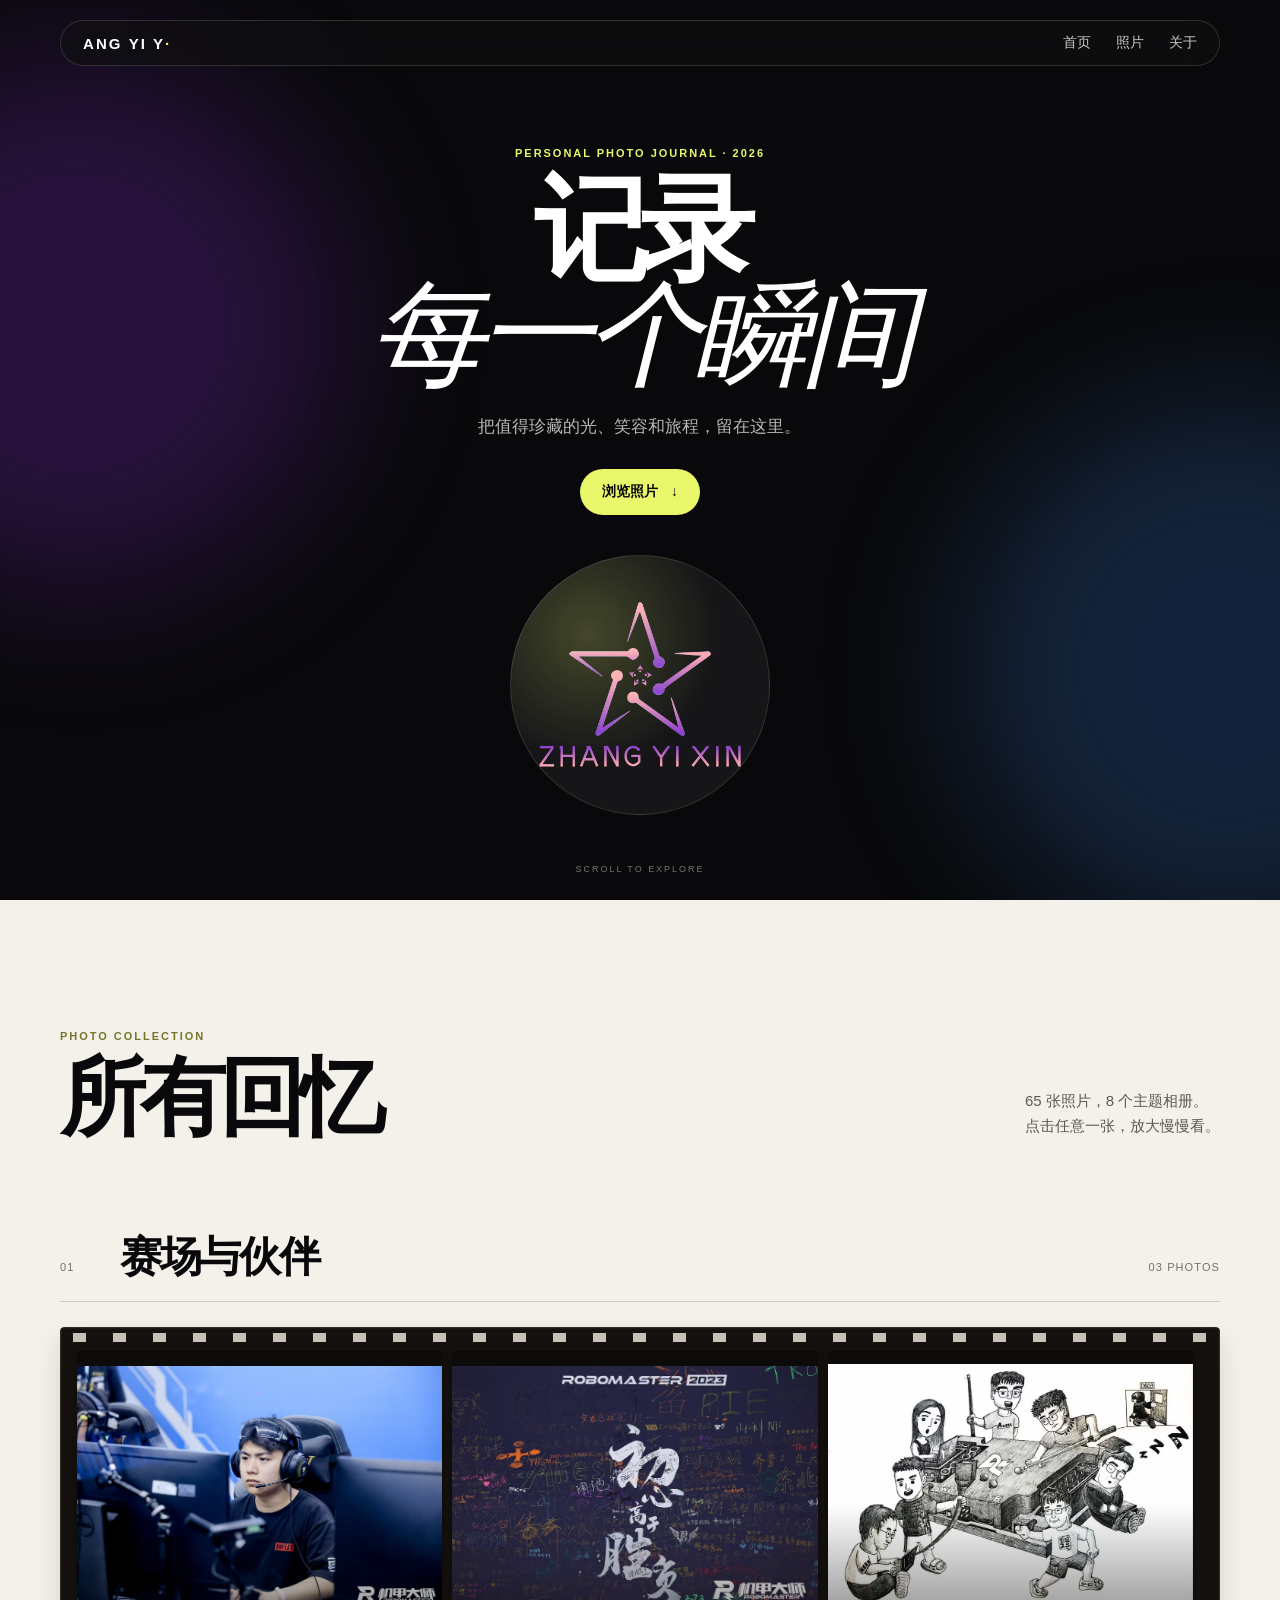
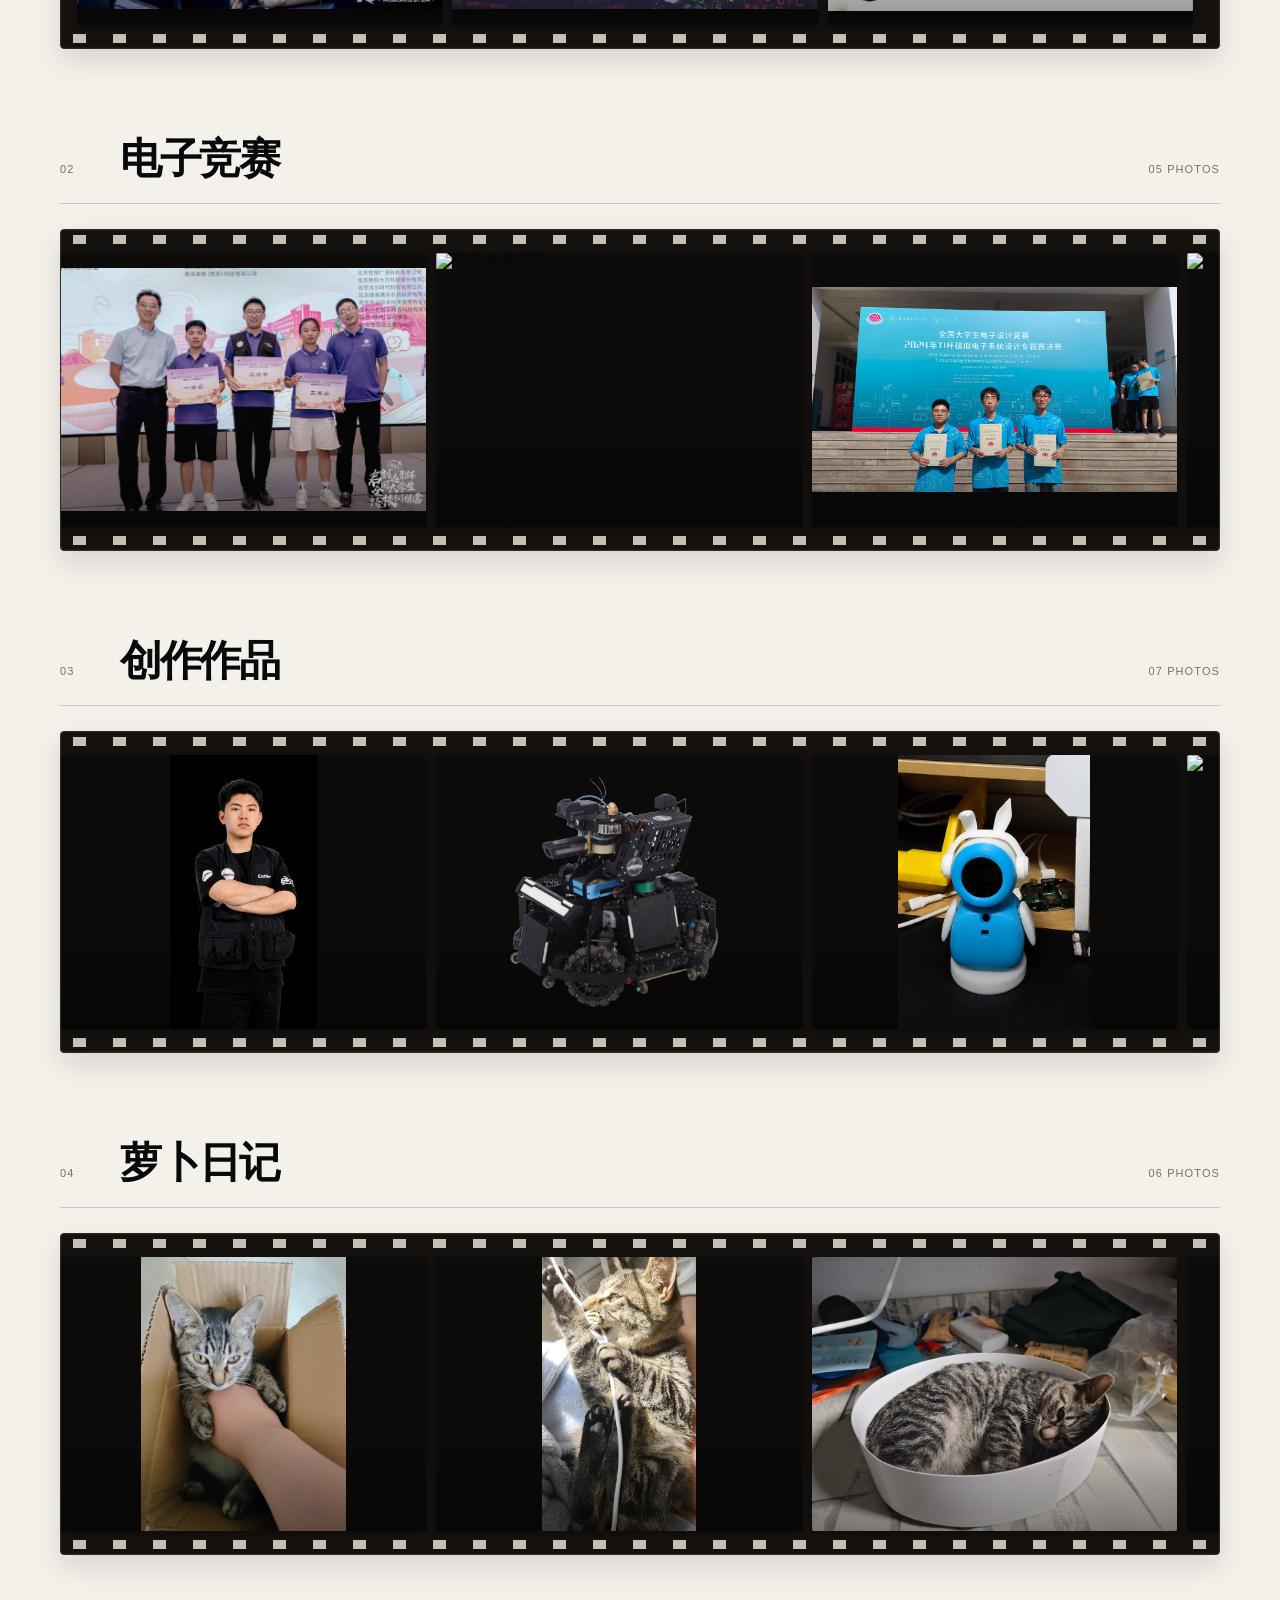
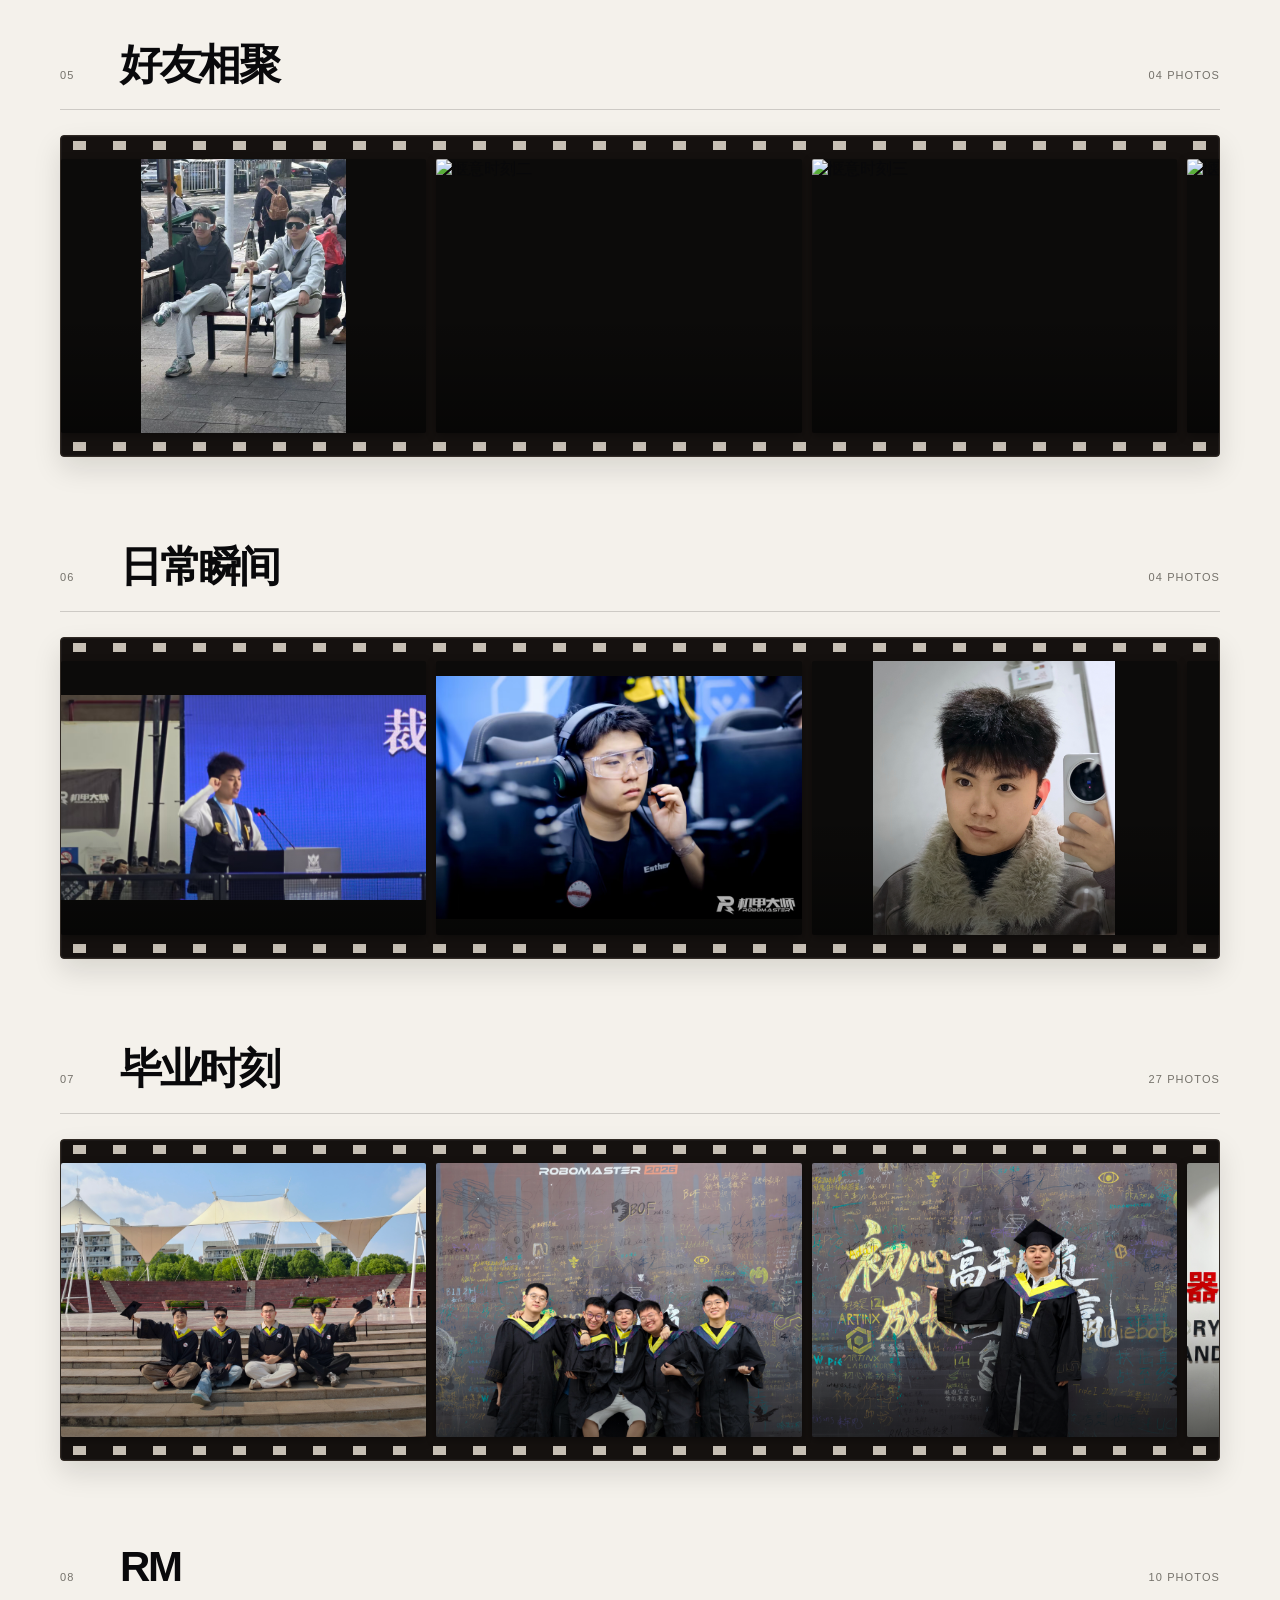
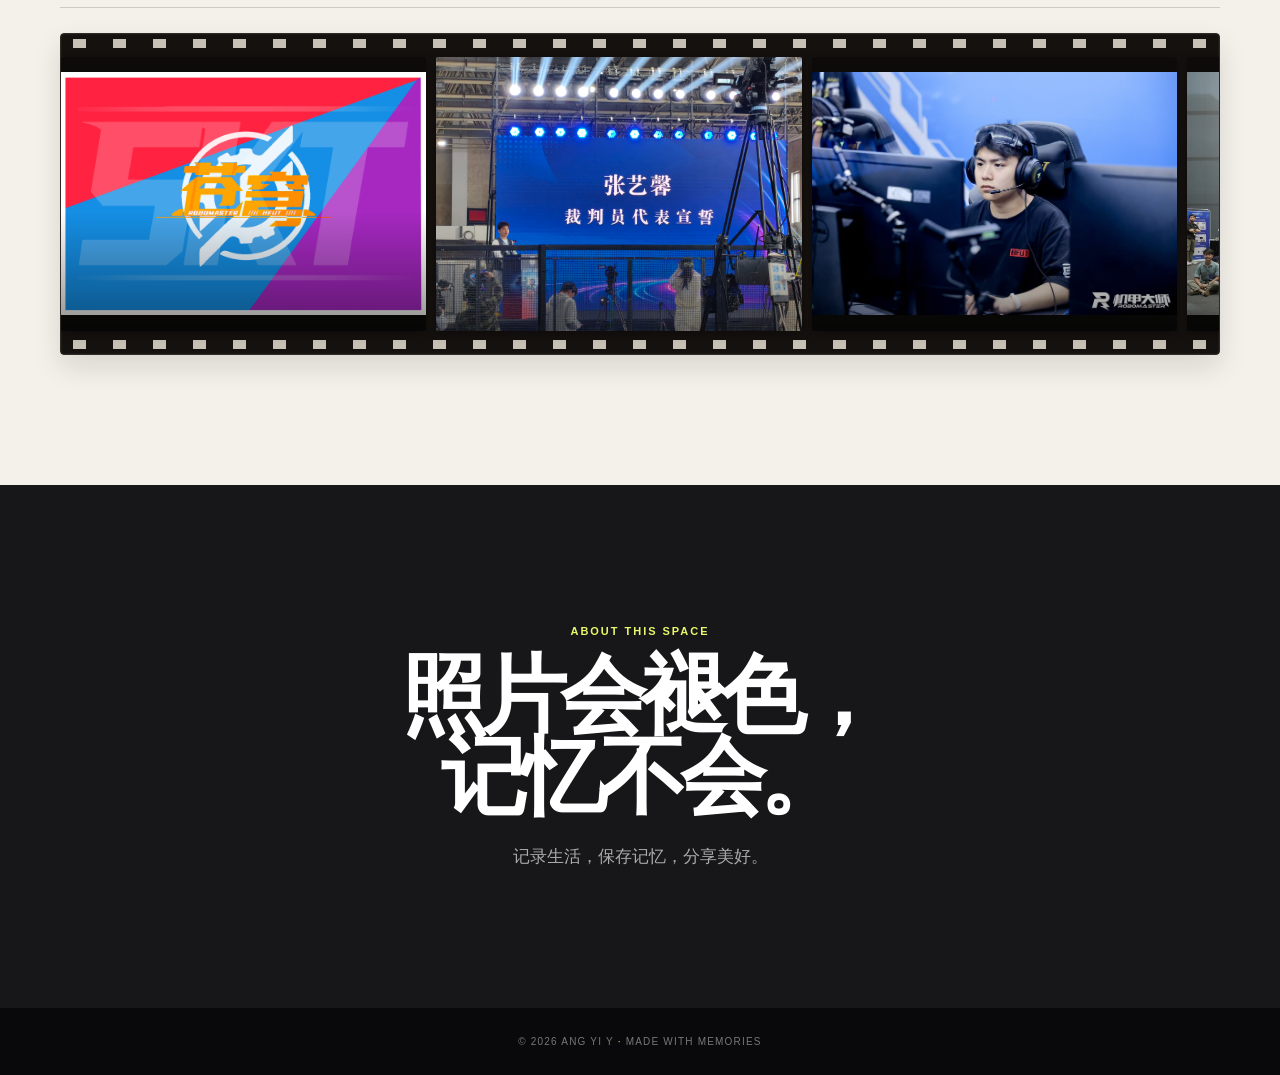
==== index.html @ 2920cab2 "Add files via upload" ====
<!DOCTYPE html>
<html lang="zh-CN">
<head>
  <meta charset="UTF-8">
  <meta name="viewport" content="width=device-width, initial-scale=1.0">
  <meta name="theme-color" content="#09090b">
  <title>ZYX｜光影回忆</title>
  <link rel="icon" type="image/jpeg" href="web_images/logo.jpg">
  <link rel="stylesheet" href="gallery.css">
</head>
<body>
  <header class="site-header">
    <nav aria-label="主导航">
      <a class="logo" href="#home" aria-label="返回首页">ANG YI Y<span>·</span></a>
      <div class="menu"><a href="#home">首页</a><a href="#gallery">照片</a><a href="#about">关于</a></div>
    </nav>
  </header>
  <main>
    <section class="hero" id="home">
      <div class="hero-glow glow-one"></div><div class="hero-glow glow-two"></div>
      <div class="title">
        <p class="eyebrow">PERSONAL PHOTO JOURNAL · 2026</p>
        <h1>记录<br><em>每一个瞬间</em></h1>
        <p class="hero-copy">把值得珍藏的光、笑容和旅程，留在这里。</p>
        <button class="primary-button" type="button" data-scroll-to="gallery">浏览照片 <span aria-hidden="true">↓</span></button>
      </div>
      <div class="logo-frame"><img class="brand-logo" src="web_images/logo.jpg" alt="ANG YI Y 品牌标志"></div>
      <p class="scroll-hint">SCROLL TO EXPLORE</p>
    </section>
    <section class="gallery-section" id="gallery">
      <div class="section-heading"><div><p class="eyebrow">PHOTO COLLECTION</p><h2>所有回忆</h2></div><p class="gallery-intro">65 张照片，8 个主题相册。<br>点击任意一张，放大慢慢看。</p></div>
      <section class="album" aria-labelledby="album-work">
        <div class="album-heading"><p>01</p><h3 id="album-work">比赛与作品</h3><span>13 PHOTOS</span></div>
        <div class="photos photos-featured">
          <figure class="photo-card"><img src="web_images/比赛1.jpg" alt="比赛现场" loading="lazy"><figcaption>比赛现场</figcaption></figure>
          <figure class="photo-card"><img src="web_images/步兵2.png" alt="步兵作品" loading="lazy"><figcaption>步兵作品</figcaption></figure>
          <figure class="photo-card"><img src="web_images/电赛 (1).jpeg" alt="电子竞赛记录一" loading="lazy"><figcaption>电子竞赛</figcaption></figure>
          <figure class="photo-card"><img src="web_images/电赛 (1).jpg" alt="电子竞赛记录二" loading="lazy"><figcaption>电子竞赛</figcaption></figure>
          <figure class="photo-card"><img src="web_images/电赛 (2).jpeg" alt="电子竞赛记录三" loading="lazy"><figcaption>电子竞赛</figcaption></figure>
          <figure class="photo-card"><img src="web_images/队旗.jpg" alt="队旗" loading="lazy"><figcaption>队旗</figcaption></figure>
          <figure class="photo-card"><img src="web_images/无人机.jpg" alt="无人机" loading="lazy"><figcaption>无人机</figcaption></figure>
          <figure class="photo-card"><img src="web_images/张艺馨.png" alt="张艺馨作品" loading="lazy"><figcaption>作品记录</figcaption></figure>
          <figure class="photo-card"><img src="web_images/作品 (1).jpg" alt="作品一" loading="lazy"><figcaption>作品 01</figcaption></figure>
          <figure class="photo-card"><img src="web_images/作品 (2).jpg" alt="作品二" loading="lazy"><figcaption>作品 02</figcaption></figure>
          <figure class="photo-card"><img src="web_images/作品 (3).jpg" alt="作品三" loading="lazy"><figcaption>作品 03</figcaption></figure>
          <figure class="photo-card"><img src="web_images/作品（4）.png" alt="作品四" loading="lazy"><figcaption>作品 04</figcaption></figure>
          <figure class="photo-card"><img src="web_images/Image_1773993676754_74.jpg" alt="创作记录" loading="lazy"><figcaption>创作记录</figcaption></figure>
        </div>
      </section>
      <section class="album" aria-labelledby="album-life">
        <div class="album-heading"><p>02</p><h3 id="album-life">日常记录</h3><span>17 PHOTOS</span></div>
        <div class="photos">
          <figure class="photo-card"><img src="web_images/封面1.jpg" alt="日常封面" loading="lazy"><figcaption>日常封面</figcaption></figure>
          <figure class="photo-card"><img src="web_images/六人组.jpg" alt="六人合照" loading="lazy"><figcaption>六人组</figcaption></figure>
          <figure class="photo-card"><img src="web_images/萝卜 (1).jpg" alt="萝卜记录一" loading="lazy"><figcaption>萝卜</figcaption></figure>
          <figure class="photo-card"><img src="web_images/萝卜 (2).jpg" alt="萝卜记录二" loading="lazy"><figcaption>萝卜</figcaption></figure>
          <figure class="photo-card"><img src="web_images/萝卜 (3).jpg" alt="萝卜记录三" loading="lazy"><figcaption>萝卜</figcaption></figure>
          <figure class="photo-card"><img src="web_images/萝卜 (4).jpg" alt="萝卜记录四" loading="lazy"><figcaption>萝卜</figcaption></figure>
          <figure class="photo-card"><img src="web_images/萝卜 (5).jpg" alt="萝卜记录五" loading="lazy"><figcaption>萝卜</figcaption></figure>
          <figure class="photo-card"><img src="web_images/萝卜 (6).jpg" alt="萝卜记录六" loading="lazy"><figcaption>萝卜</figcaption></figure>
          <figure class="photo-card"><img src="web_images/惬意 (1).jpg" alt="惬意时刻一" loading="lazy"><figcaption>惬意</figcaption></figure>
          <figure class="photo-card"><img src="web_images/惬意 (2).jpg" alt="惬意时刻二" loading="lazy"><figcaption>惬意</figcaption></figure>
          <figure class="photo-card"><img src="web_images/惬意 (3).jpg" alt="惬意时刻三" loading="lazy"><figcaption>惬意</figcaption></figure>
          <figure class="photo-card"><img src="web_images/惬意 (4).jpg" alt="惬意时刻四" loading="lazy"><figcaption>惬意</figcaption></figure>
          <figure class="photo-card"><img src="web_images/帅的 (1).jpg" alt="生活照片一" loading="lazy"><figcaption>日常瞬间</figcaption></figure>
          <figure class="photo-card"><img src="web_images/帅的 (2).jpg" alt="生活照片二" loading="lazy"><figcaption>日常瞬间</figcaption></figure>
          <figure class="photo-card"><img src="web_images/帅的 (3).jpg" alt="生活照片三" loading="lazy"><figcaption>日常瞬间</figcaption></figure>
          <figure class="photo-card"><img src="web_images/帅的 (4).jpg" alt="生活照片四" loading="lazy"><figcaption>日常瞬间</figcaption></figure>
          <figure class="photo-card"><img src="web_images/RM-zyx.jpg" alt="RM 合照" loading="lazy"><figcaption>RM · ZYX</figcaption></figure>
        </div>
      </section>
      <section class="album" aria-labelledby="album-rm">
        <div class="album-heading"><p>03</p><h3 id="album-rm">RM</h3><span>7 PHOTOS</span></div>
        <div class="photos">
          <figure class="photo-card"><img src="web_images/RM (1).jpg" alt="RM 记录一" loading="lazy"><figcaption>RM · 01</figcaption></figure>
          <figure class="photo-card"><img src="web_images/RM (2).jpg" alt="RM 记录二" loading="lazy"><figcaption>RM · 02</figcaption></figure>
          <figure class="photo-card"><img src="web_images/RM (3).jpg" alt="RM 记录三" loading="lazy"><figcaption>RM · 03</figcaption></figure>
          <figure class="photo-card"><img src="web_images/RM (4).jpg" alt="RM 记录四" loading="lazy"><figcaption>RM · 04</figcaption></figure>
          <figure class="photo-card"><img src="web_images/RM (5).jpg" alt="RM 记录五" loading="lazy"><figcaption>RM · 05</figcaption></figure>
          <figure class="photo-card"><img src="web_images/RM (6).jpg" alt="RM 记录六" loading="lazy"><figcaption>RM · 06</figcaption></figure>
          <figure class="photo-card"><img src="web_images/RM (7).jpg" alt="RM 记录七" loading="lazy"><figcaption>RM · 07</figcaption></figure>
        </div>
      </section>
      <section class="album" aria-labelledby="album-graduation">
        <div class="album-heading"><p>08</p><h3 id="album-graduation">毕业时刻</h3><span>27 PHOTOS</span></div>
        <div class="photos">
          <figure class="photo-card"><img src="web_images/毕业 (1).jpg" alt="毕业照片 01" loading="lazy"><figcaption>毕业 · 01</figcaption></figure>
          <figure class="photo-card"><img src="web_images/毕业 (2).jpg" alt="毕业照片 02" loading="lazy"><figcaption>毕业 · 02</figcaption></figure>
          <figure class="photo-card"><img src="web_images/毕业 (3).jpg" alt="毕业照片 03" loading="lazy"><figcaption>毕业 · 03</figcaption></figure>
          <figure class="photo-card"><img src="web_images/毕业 (4).jpg" alt="毕业照片 04" loading="lazy"><figcaption>毕业 · 04</figcaption></figure>
          <figure class="photo-card"><img src="web_images/毕业 (5).jpg" alt="毕业照片 05" loading="lazy"><figcaption>毕业 · 05</figcaption></figure>
          <figure class="photo-card"><img src="web_images/毕业 (6).jpg" alt="毕业照片 06" loading="lazy"><figcaption>毕业 · 06</figcaption></figure>
          <figure class="photo-card"><img src="web_images/毕业 (7).jpg" alt="毕业照片 07" loading="lazy"><figcaption>毕业 · 07</figcaption></figure>
          <figure class="photo-card"><img src="web_images/毕业 (8).jpg" alt="毕业照片 08" loading="lazy"><figcaption>毕业 · 08</figcaption></figure>
          <figure class="photo-card"><img src="web_images/毕业 (9).jpg" alt="毕业照片 09" loading="lazy"><figcaption>毕业 · 09</figcaption></figure>
          <figure class="photo-card"><img src="web_images/毕业 (10).jpg" alt="毕业照片 10" loading="lazy"><figcaption>毕业 · 10</figcaption></figure>
          <figure class="photo-card"><img src="web_images/毕业 (11).jpg" alt="毕业照片 11" loading="lazy"><figcaption>毕业 · 11</figcaption></figure>
          <figure class="photo-card"><img src="web_images/毕业 (12).jpg" alt="毕业照片 12" loading="lazy"><figcaption>毕业 · 12</figcaption></figure>
          <figure class="photo-card"><img src="web_images/毕业 (13).jpg" alt="毕业照片 13" loading="lazy"><figcaption>毕业 · 13</figcaption></figure>
          <figure class="photo-card"><img src="web_images/毕业 (14).jpg" alt="毕业照片 14" loading="lazy"><figcaption>毕业 · 14</figcaption></figure>
          <figure class="photo-card"><img src="web_images/毕业 (15).jpg" alt="毕业照片 15" loading="lazy"><figcaption>毕业 · 15</figcaption></figure>
          <figure class="photo-card"><img src="web_images/毕业 (16).jpg" alt="毕业照片 16" loading="lazy"><figcaption>毕业 · 16</figcaption></figure>
          <figure class="photo-card"><img src="web_images/毕业 (17).jpg" alt="毕业照片 17" loading="lazy"><figcaption>毕业 · 17</figcaption></figure>
          <figure class="photo-card"><img src="web_images/毕业 (18).jpg" alt="毕业照片 18" loading="lazy"><figcaption>毕业 · 18</figcaption></figure>
          <figure class="photo-card"><img src="web_images/毕业 (19).jpg" alt="毕业照片 19" loading="lazy"><figcaption>毕业 · 19</figcaption></figure>
          <figure class="photo-card"><img src="web_images/毕业 (20).jpg" alt="毕业照片 20" loading="lazy"><figcaption>毕业 · 20</figcaption></figure>
          <figure class="photo-card"><img src="web_images/毕业 (21).jpg" alt="毕业照片 21" loading="lazy"><figcaption>毕业 · 21</figcaption></figure>
          <figure class="photo-card"><img src="web_images/毕业 (22).jpg" alt="毕业照片 22" loading="lazy"><figcaption>毕业 · 22</figcaption></figure>
          <figure class="photo-card"><img src="web_images/毕业 (23).jpg" alt="毕业照片 23" loading="lazy"><figcaption>毕业 · 23</figcaption></figure>
          <figure class="photo-card"><img src="web_images/毕业 (24).jpg" alt="毕业照片 24" loading="lazy"><figcaption>毕业 · 24</figcaption></figure>
          <figure class="photo-card"><img src="web_images/毕业 (25).jpg" alt="毕业照片 25" loading="lazy"><figcaption>毕业 · 25</figcaption></figure>
          <figure class="photo-card"><img src="web_images/毕业 (26).jpg" alt="毕业照片 26" loading="lazy"><figcaption>毕业 · 26</figcaption></figure>
          <figure class="photo-card"><img src="web_images/毕业 (27).jpg" alt="毕业照片 27" loading="lazy"><figcaption>毕业 · 27</figcaption></figure>
        </div>
      </section>
      <figure class="photo-card"><img src="web_images/帅的.jpg" alt="赛场人物" loading="lazy"><figcaption>赛场 · 专注</figcaption></figure>
    </section>
    <section id="about" class="about-section"><p class="eyebrow">ABOUT THIS SPACE</p><h2>照片会褪色，<br>记忆不会。</h2><p>记录生活，保存记忆，分享美好。</p></section>
  </main>
  <footer>© 2026 ANG YI Y <span>·</span> MADE WITH MEMORIES</footer>
  <div class="lightbox" role="dialog" aria-modal="true" aria-label="图片预览" aria-hidden="true"><button class="lightbox-close" type="button" aria-label="关闭预览">×</button><img src="" alt=""><p class="lightbox-caption"></p></div>
  <script src="script.js"></script>
</body>
</html>
---- gallery.css ----
:root { color-scheme: dark; --ink:#09090b; --paper:#f4f1eb; --accent:#e9f76a; }
* { box-sizing:border-box; margin:0; padding:0; } html { scroll-behavior:smooth; } body { overflow-x:hidden; background:var(--ink); color:#fff; font-family:-apple-system,BlinkMacSystemFont,"PingFang SC","Microsoft YaHei",Arial,sans-serif; } img { display:block; max-width:100%; }
.site-header { position:fixed; inset:20px 0 auto; z-index:10; } nav { width:min(1160px,calc(100% - 32px)); margin:auto; padding:13px 22px; display:flex; align-items:center; justify-content:space-between; border:1px solid rgba(255,255,255,.14); border-radius:999px; background:rgba(16,16,18,.66); backdrop-filter:blur(18px); } .logo,.menu a { color:inherit; text-decoration:none; } .logo { font-size:15px; letter-spacing:.14em; font-weight:700; } .logo span,footer span { color:var(--accent); } .menu { display:flex; gap:25px; } .menu a { color:#c9c8c7; font-size:14px; transition:color .2s; } .menu a:hover { color:var(--accent); }
.hero { min-height:100vh; position:relative; isolation:isolate; display:grid; place-content:center; justify-items:center; padding:130px 24px 68px; text-align:center; overflow:hidden; } .hero-glow { position:absolute; z-index:-1; width:42vw; height:42vw; border-radius:50%; filter:blur(75px); opacity:.24; pointer-events:none; } .glow-one { background:#8a32d9; top:6%; left:-15%; } .glow-two { background:#3a7bd5; right:-17%; bottom:-4%; } .eyebrow { color:var(--accent); font-size:11px; letter-spacing:.18em; font-weight:700; } .title h1 { margin-top:18px; font-size:clamp(54px,9vw,122px); line-height:.91; letter-spacing:-.075em; } .title h1 em { font-family:Georgia,"Songti SC",serif; font-weight:400; letter-spacing:-.06em; } .hero-copy { max-width:360px; margin:25px auto 27px; color:#b9b7b4; font-size:17px; line-height:1.7; } .primary-button { border:0; border-radius:999px; padding:14px 22px; color:var(--ink); background:var(--accent); font:inherit; font-size:14px; font-weight:700; cursor:pointer; transition:transform .25s,background .25s; } .primary-button:hover { transform:translateY(-3px); background:#fff; } .primary-button span { margin-left:9px; } .logo-frame { width:min(260px,52vw); aspect-ratio:1; display:grid; place-items:center; margin-top:40px; border-radius:50%; background:radial-gradient(circle at 30% 30%,rgba(233,247,106,.22),transparent 50%),rgba(255,255,255,.055); border:1px solid rgba(255,255,255,.12); animation:drift 7s ease-in-out infinite; } .brand-logo { width:78%; height:78%; object-fit:contain; mix-blend-mode:screen; border-radius:16px; } .scroll-hint { position:absolute; bottom:26px; color:#757575; font-size:9px; letter-spacing:.22em; } @keyframes drift { 50% { transform:translateY(-12px) rotate(2deg); } }
.gallery-section { padding:130px max(24px,calc((100% - 1160px) / 2)); background:var(--paper); color:var(--ink); } .section-heading { display:flex; align-items:end; justify-content:space-between; gap:24px; margin-bottom:90px; } .section-heading .eyebrow { color:#74762a; } .section-heading h2,.about-section h2 { margin-top:15px; font-size:clamp(48px,7vw,86px); letter-spacing:-.075em; line-height:.95; } .gallery-intro { color:#5a5854; line-height:1.65; font-size:15px; } .album { margin-top:82px; } .album:first-of-type { margin-top:0; } .album-heading { display:grid; grid-template-columns:48px 1fr auto; align-items:baseline; gap:12px; padding-bottom:16px; margin-bottom:25px; border-bottom:1px solid rgba(0,0,0,.16); } .album-heading p,.album-heading span { color:#74716a; font-size:11px; letter-spacing:.1em; } .album-heading h3 { font-size:clamp(28px,4vw,42px); letter-spacing:-.055em; }
.photos { display:grid; grid-template-columns:repeat(3,minmax(0,1fr)); gap:15px; } .photo-card { position:relative; min-height:260px; overflow:hidden; border-radius:15px; background:#d7d2ca; cursor:zoom-in; } .photo-card img { width:100%; height:100%; min-height:260px; object-fit:cover; transition:transform .55s cubic-bezier(.2,.7,.2,1); } .photo-card::after { content:""; position:absolute; inset:0; background:linear-gradient(transparent 56%,rgba(0,0,0,.58)); opacity:.75; transition:opacity .3s; } .photo-card figcaption { position:absolute; z-index:1; left:17px; bottom:14px; color:#fff; font-size:13px; letter-spacing:.04em; transform:translateY(7px); opacity:0; transition:.3s; } .photo-card:hover img { transform:scale(1.055); } .photo-card:hover::after { opacity:1; } .photo-card:hover figcaption { transform:translateY(0); opacity:1; } .photos-featured .photo-card:nth-child(1),.photos-featured .photo-card:nth-child(5) { grid-column:span 2; min-height:380px; }
.about-section { padding:140px 24px; text-align:center; background:#171719; } .about-section .eyebrow { color:var(--accent); } .about-section h2 { margin:18px 0 27px; } .about-section > p:last-child { color:#aaa; font-size:17px; } footer { padding:28px 24px; color:#777; text-align:center; font-size:10px; letter-spacing:.12em; }
.lightbox { position:fixed; z-index:30; inset:0; display:grid; place-items:center; padding:28px; background:rgba(0,0,0,.9); opacity:0; pointer-events:none; transition:opacity .25s; } .lightbox.is-open { opacity:1; pointer-events:auto; } .lightbox img { max-width:min(100%,1050px); max-height:78vh; object-fit:contain; border-radius:8px; box-shadow:0 24px 80px #000; } .lightbox-caption { position:absolute; bottom:22px; color:#ddd; font-size:14px; } .lightbox-close { position:absolute; top:20px; right:24px; width:42px; height:42px; border:1px solid rgba(255,255,255,.4); border-radius:50%; background:transparent; color:#fff; font-size:30px; line-height:1; cursor:pointer; }
@media (max-width:700px) { .site-header { inset:12px 0 auto; } .menu { gap:15px; } .menu a { font-size:12px; } .hero { min-height:840px; } .gallery-section { padding-top:85px; } .section-heading { display:block; margin-bottom:60px; } .gallery-intro { margin-top:22px; } .album { margin-top:58px; } .album-heading { grid-template-columns:36px 1fr; } .album-heading span { display:none; } .photos { grid-template-columns:1fr; gap:12px; } .photo-card,.photo-card img,.photos-featured .photo-card:nth-child(1),.photos-featured .photo-card:nth-child(5) { min-height:320px; grid-column:auto; } .photo-card figcaption { opacity:1; transform:none; } .about-section { padding:110px 24px; } }

/* Each album is a three-photo horizontal strip; all images stay whole. */
.album-carousel { position:relative; }
.photos { display:flex; align-items:flex-start; gap:15px; overflow-x:auto; overscroll-behavior-x:contain; padding:0; cursor:grab; scroll-snap-type:x mandatory; scrollbar-width:none; -ms-overflow-style:none; touch-action:pan-y; user-select:none; }
.photos::-webkit-scrollbar { display:none; }
.photos.is-dragging { cursor:grabbing; scroll-snap-type:none; }
.film-strip { gap:10px; padding:23px 16px; border:1px solid #312a24; border-radius:4px; background-color:#15110f; background-image:repeating-linear-gradient(90deg,transparent 0 12px,#c7c0b5 12px 25px,transparent 25px 40px),repeating-linear-gradient(90deg,transparent 0 12px,#c7c0b5 12px 25px,transparent 25px 40px),linear-gradient(#15110f,#15110f); background-position:0 5px,0 calc(100% - 5px),0 0; background-size:auto 9px,auto 9px,100% 100%; background-repeat:repeat-x,repeat-x,no-repeat; box-shadow:inset 0 0 0 1px rgba(255,255,255,.03),0 12px 28px rgba(20,16,12,.12); }
.film-strip .photo-card { border-radius:2px; background:#0c0b0a; box-shadow:0 3px 10px rgba(0,0,0,.35); }
.photo-card { flex:0 0 calc((100% - 30px) / 3); aspect-ratio:4 / 3; min-height:0; margin:0; scroll-snap-align:start; break-inside:avoid; background:#ded9d0; }
.photo-card img { width:100%; height:100%; min-height:0; object-fit:contain; }
.photos-featured .photo-card:nth-child(1),.photos-featured .photo-card:nth-child(5) { min-height:0; grid-column:auto; }
.photo-card--portrait,.photo-card--landscape { display:block; background:#ded9d0; aspect-ratio:4 / 3; }
.photo-card--portrait img,.photo-card--landscape img { width:100%; height:100%; object-fit:contain; }
@media (max-width:700px) { .photos { gap:10px; } .film-strip { padding:18px 9px; } .photo-card { flex-basis:calc((100% - 20px) / 3); } .photo-card,.photo-card img { min-height:0; } }
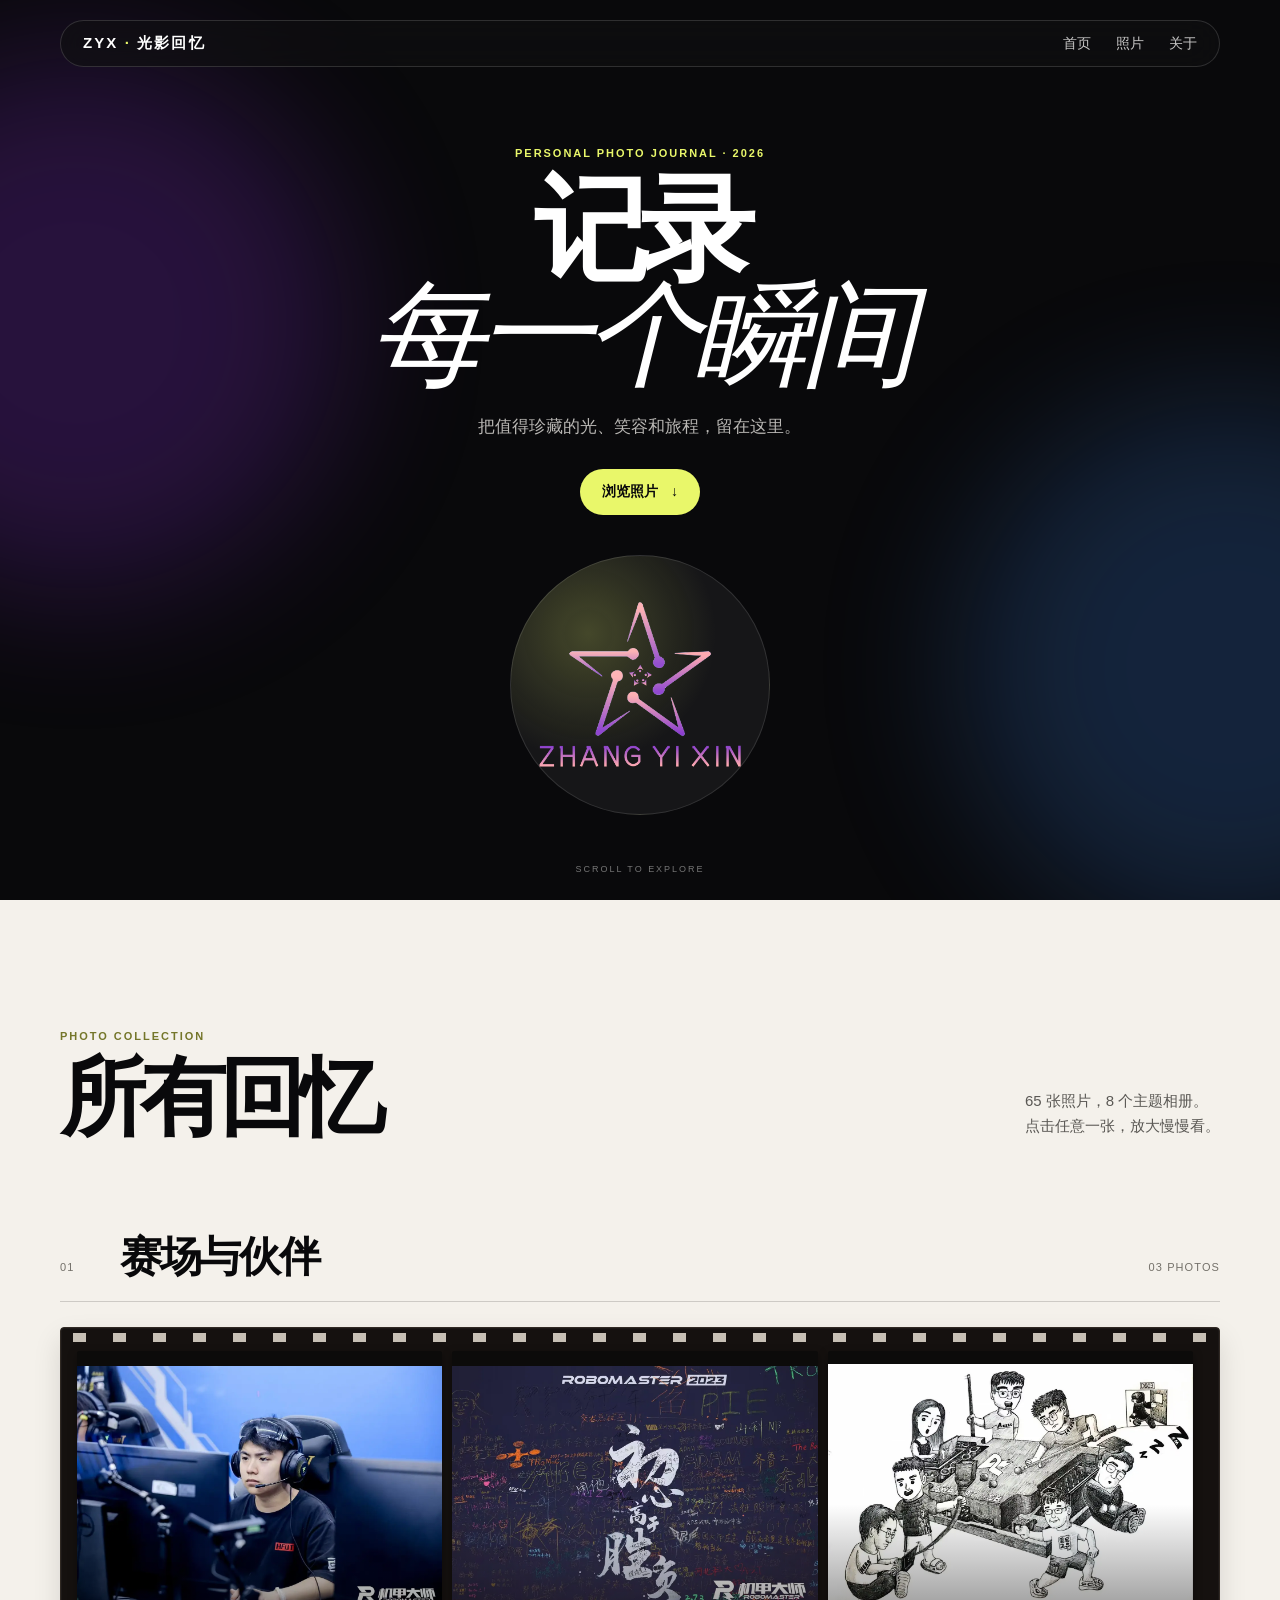
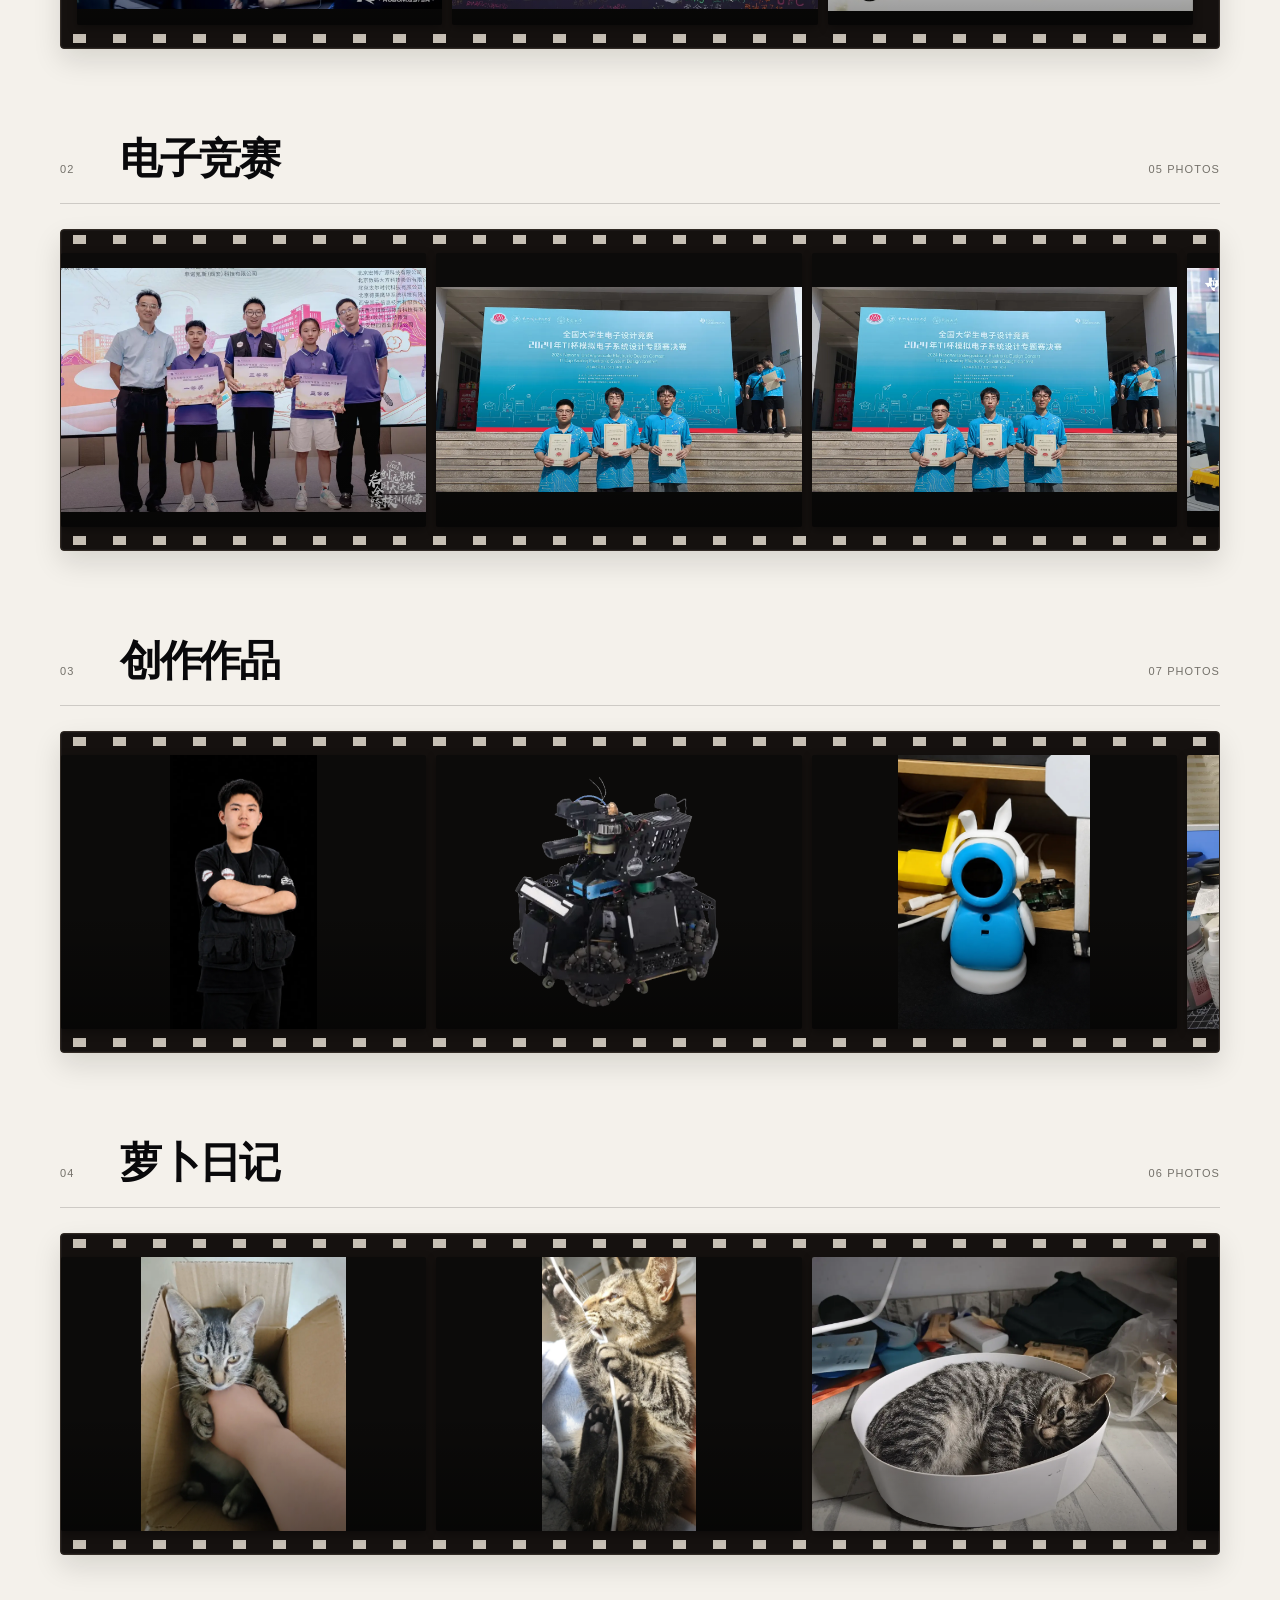
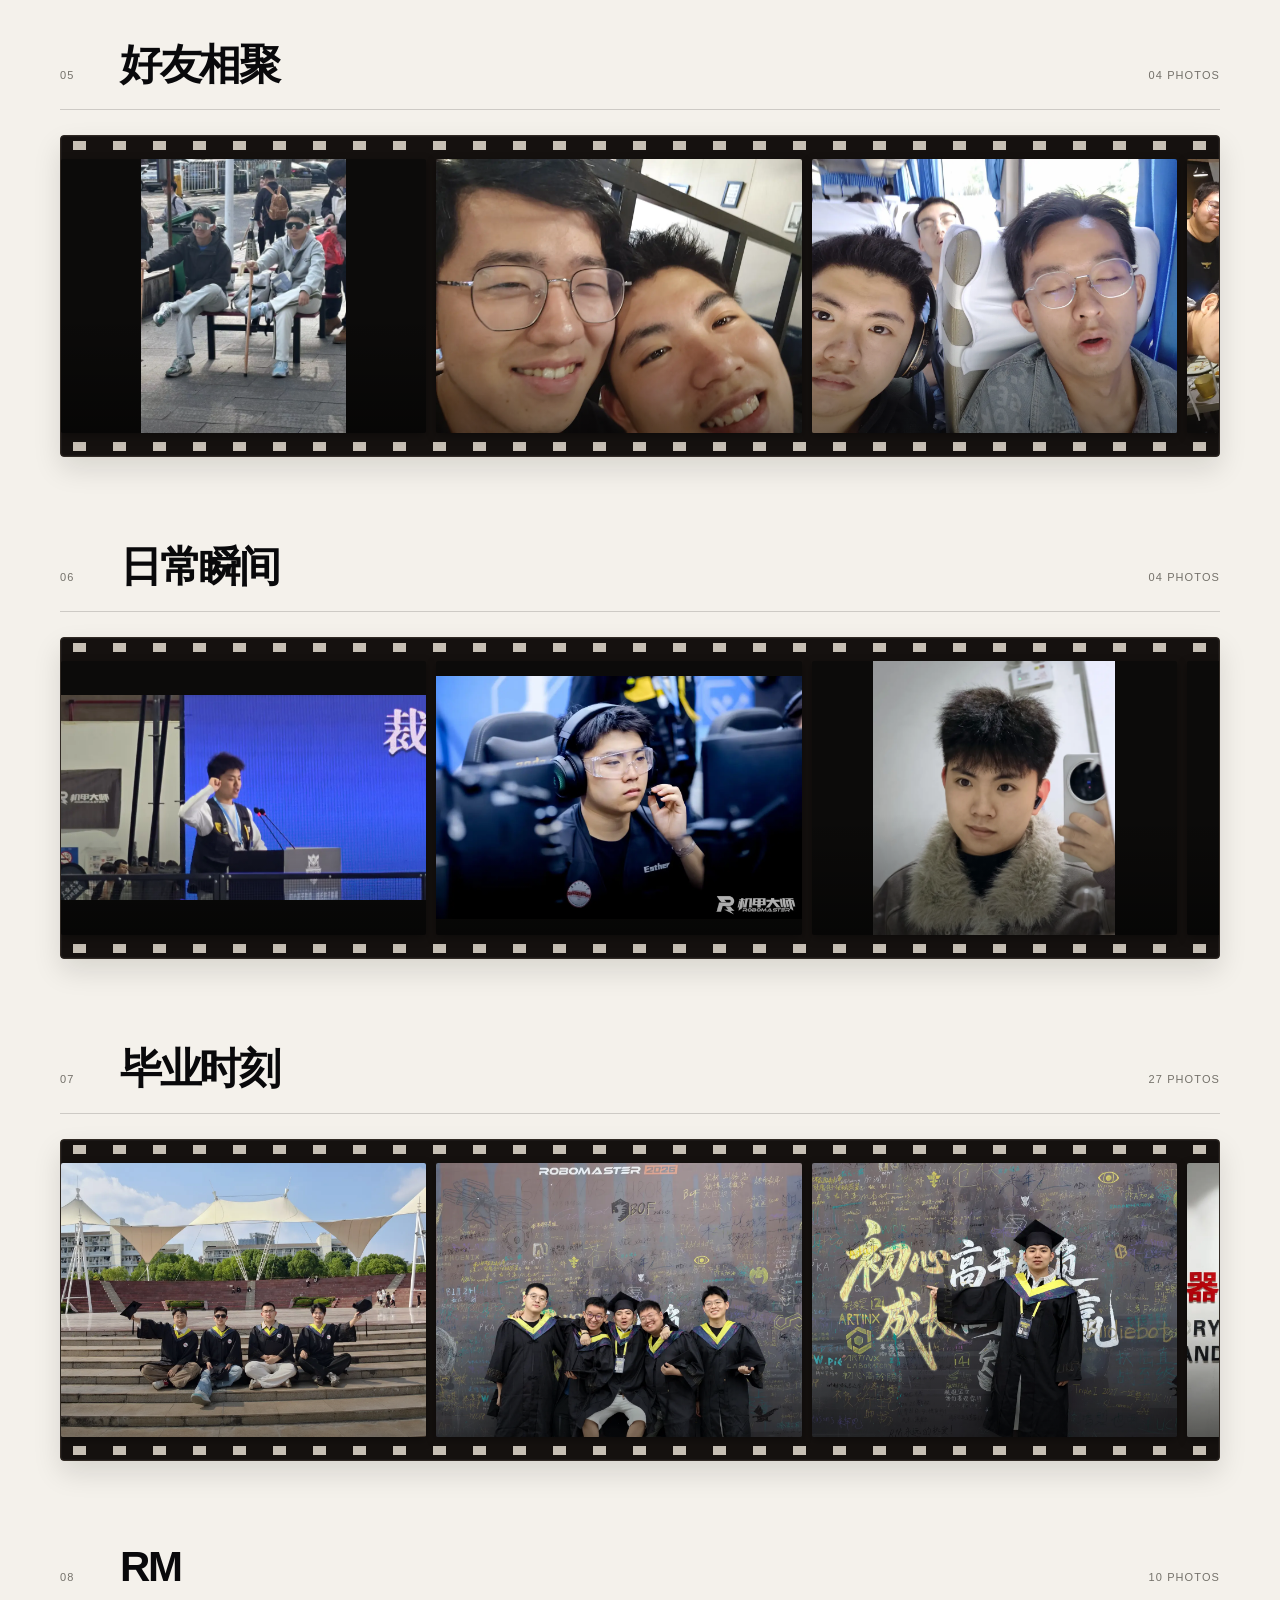
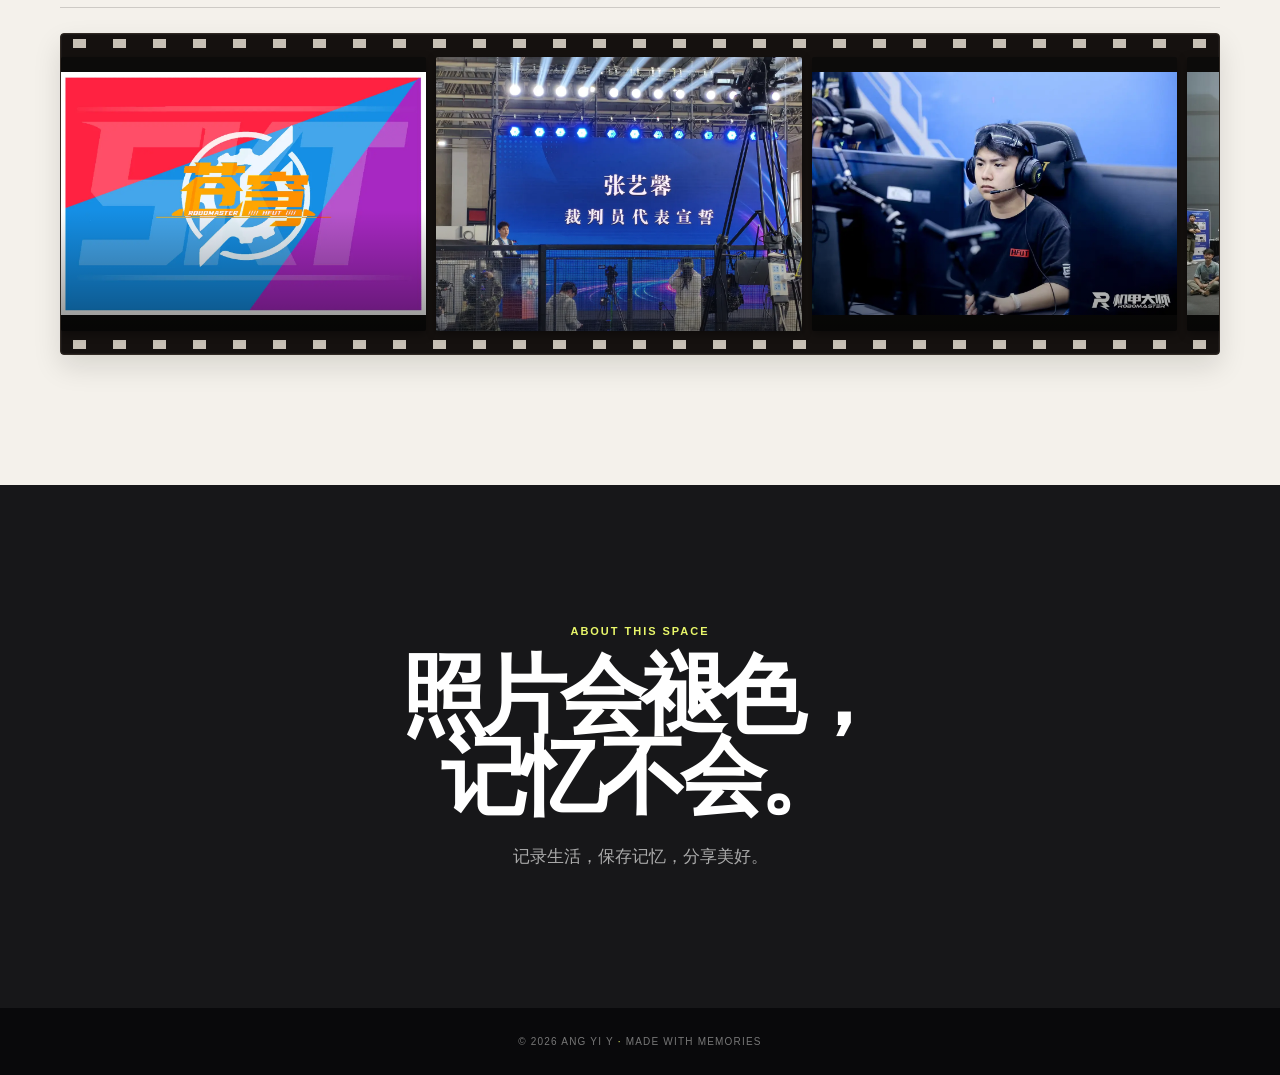
==== commit 9d218053: "Add files via upload" ====
--- a/index.html
+++ b/index.html
@@ -11,7 +11,7 @@
 <body>
   <header class="site-header">
     <nav aria-label="主导航">
-      <a class="logo" href="#home" aria-label="返回首页">ANG YI Y<span>·</span></a>
+      <a class="logo" href="#home" aria-label="返回首页">ZYX <span>·</span> 光影回忆</a>
       <div class="menu"><a href="#home">首页</a><a href="#gallery">照片</a><a href="#about">关于</a></div>
     </nav>
   </header>
@@ -118,7 +118,7 @@
     <section id="about" class="about-section"><p class="eyebrow">ABOUT THIS SPACE</p><h2>照片会褪色，<br>记忆不会。</h2><p>记录生活，保存记忆，分享美好。</p></section>
   </main>
   <footer>© 2026 ANG YI Y <span>·</span> MADE WITH MEMORIES</footer>
-  <div class="lightbox" role="dialog" aria-modal="true" aria-label="图片预览" aria-hidden="true"><button class="lightbox-close" type="button" aria-label="关闭预览">×</button><img src="" alt=""><p class="lightbox-caption"></p></div>
+  <div class="lightbox" role="dialog" aria-modal="true" aria-label="图片预览" aria-hidden="true"><button class="lightbox-close" type="button" aria-label="关闭预览">×</button><img src="" alt=""></div>
   <script src="script.js"></script>
 </body>
 </html>
--- a/gallery.css
+++ b/gallery.css
@@ -5,7 +5,7 @@
 .gallery-section { padding:130px max(24px,calc((100% - 1160px) / 2)); background:var(--paper); color:var(--ink); } .section-heading { display:flex; align-items:end; justify-content:space-between; gap:24px; margin-bottom:90px; } .section-heading .eyebrow { color:#74762a; } .section-heading h2,.about-section h2 { margin-top:15px; font-size:clamp(48px,7vw,86px); letter-spacing:-.075em; line-height:.95; } .gallery-intro { color:#5a5854; line-height:1.65; font-size:15px; } .album { margin-top:82px; } .album:first-of-type { margin-top:0; } .album-heading { display:grid; grid-template-columns:48px 1fr auto; align-items:baseline; gap:12px; padding-bottom:16px; margin-bottom:25px; border-bottom:1px solid rgba(0,0,0,.16); } .album-heading p,.album-heading span { color:#74716a; font-size:11px; letter-spacing:.1em; } .album-heading h3 { font-size:clamp(28px,4vw,42px); letter-spacing:-.055em; }
 .photos { display:grid; grid-template-columns:repeat(3,minmax(0,1fr)); gap:15px; } .photo-card { position:relative; min-height:260px; overflow:hidden; border-radius:15px; background:#d7d2ca; cursor:zoom-in; } .photo-card img { width:100%; height:100%; min-height:260px; object-fit:cover; transition:transform .55s cubic-bezier(.2,.7,.2,1); } .photo-card::after { content:""; position:absolute; inset:0; background:linear-gradient(transparent 56%,rgba(0,0,0,.58)); opacity:.75; transition:opacity .3s; } .photo-card figcaption { position:absolute; z-index:1; left:17px; bottom:14px; color:#fff; font-size:13px; letter-spacing:.04em; transform:translateY(7px); opacity:0; transition:.3s; } .photo-card:hover img { transform:scale(1.055); } .photo-card:hover::after { opacity:1; } .photo-card:hover figcaption { transform:translateY(0); opacity:1; } .photos-featured .photo-card:nth-child(1),.photos-featured .photo-card:nth-child(5) { grid-column:span 2; min-height:380px; }
 .about-section { padding:140px 24px; text-align:center; background:#171719; } .about-section .eyebrow { color:var(--accent); } .about-section h2 { margin:18px 0 27px; } .about-section > p:last-child { color:#aaa; font-size:17px; } footer { padding:28px 24px; color:#777; text-align:center; font-size:10px; letter-spacing:.12em; }
-.lightbox { position:fixed; z-index:30; inset:0; display:grid; place-items:center; padding:28px; background:rgba(0,0,0,.9); opacity:0; pointer-events:none; transition:opacity .25s; } .lightbox.is-open { opacity:1; pointer-events:auto; } .lightbox img { max-width:min(100%,1050px); max-height:78vh; object-fit:contain; border-radius:8px; box-shadow:0 24px 80px #000; } .lightbox-caption { position:absolute; bottom:22px; color:#ddd; font-size:14px; } .lightbox-close { position:absolute; top:20px; right:24px; width:42px; height:42px; border:1px solid rgba(255,255,255,.4); border-radius:50%; background:transparent; color:#fff; font-size:30px; line-height:1; cursor:pointer; }
+.lightbox { position:fixed; z-index:30; inset:0; display:grid; place-items:center; padding:28px; background:rgba(0,0,0,.9); opacity:0; pointer-events:none; transition:opacity .25s; } .lightbox.is-open { opacity:1; pointer-events:auto; } .lightbox img { max-width:min(100%,1050px); max-height:78vh; object-fit:contain; border-radius:8px; box-shadow:0 24px 80px #000; } .lightbox-close { position:absolute; top:20px; right:24px; width:42px; height:42px; border:1px solid rgba(255,255,255,.4); border-radius:50%; background:transparent; color:#fff; font-size:30px; line-height:1; cursor:pointer; }
 @media (max-width:700px) { .site-header { inset:12px 0 auto; } .menu { gap:15px; } .menu a { font-size:12px; } .hero { min-height:840px; } .gallery-section { padding-top:85px; } .section-heading { display:block; margin-bottom:60px; } .gallery-intro { margin-top:22px; } .album { margin-top:58px; } .album-heading { grid-template-columns:36px 1fr; } .album-heading span { display:none; } .photos { grid-template-columns:1fr; gap:12px; } .photo-card,.photo-card img,.photos-featured .photo-card:nth-child(1),.photos-featured .photo-card:nth-child(5) { min-height:320px; grid-column:auto; } .photo-card figcaption { opacity:1; transform:none; } .about-section { padding:110px 24px; } }
 
 /* Each album is a three-photo horizontal strip; all images stay whole. */
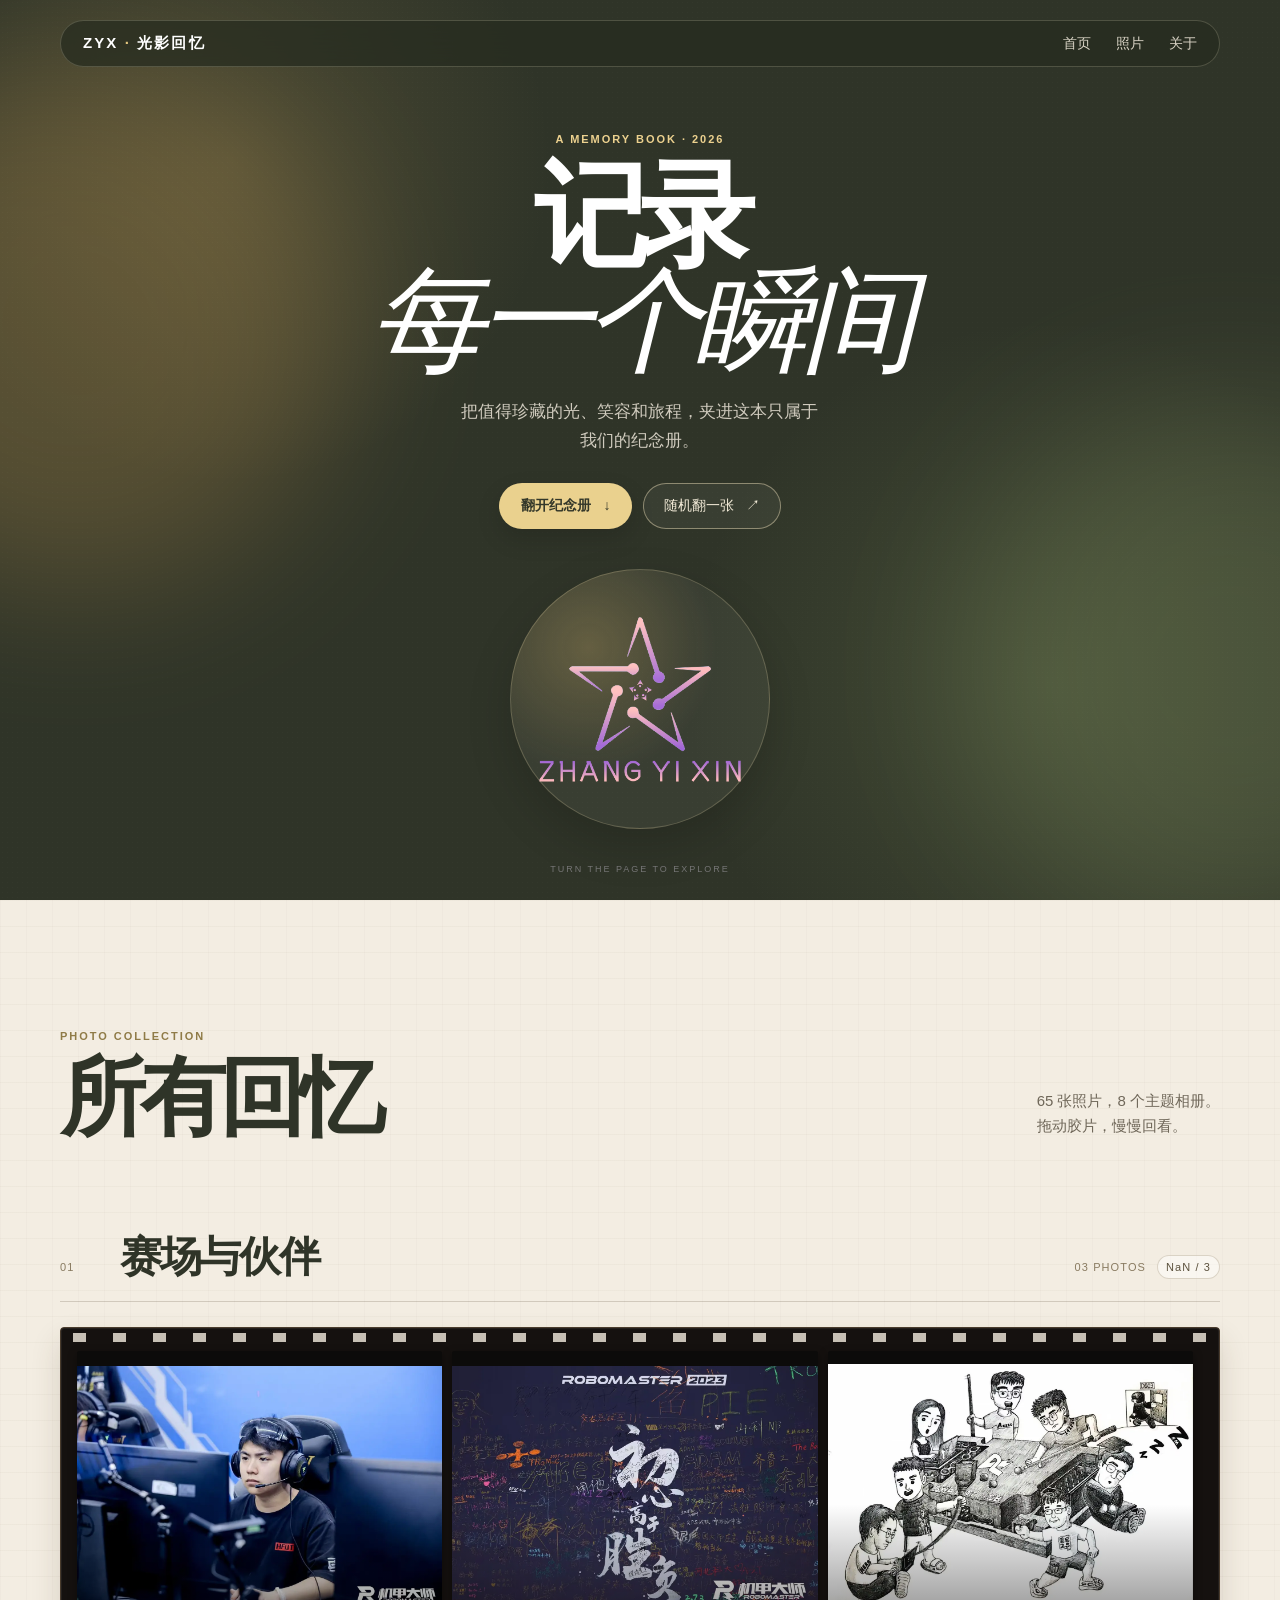
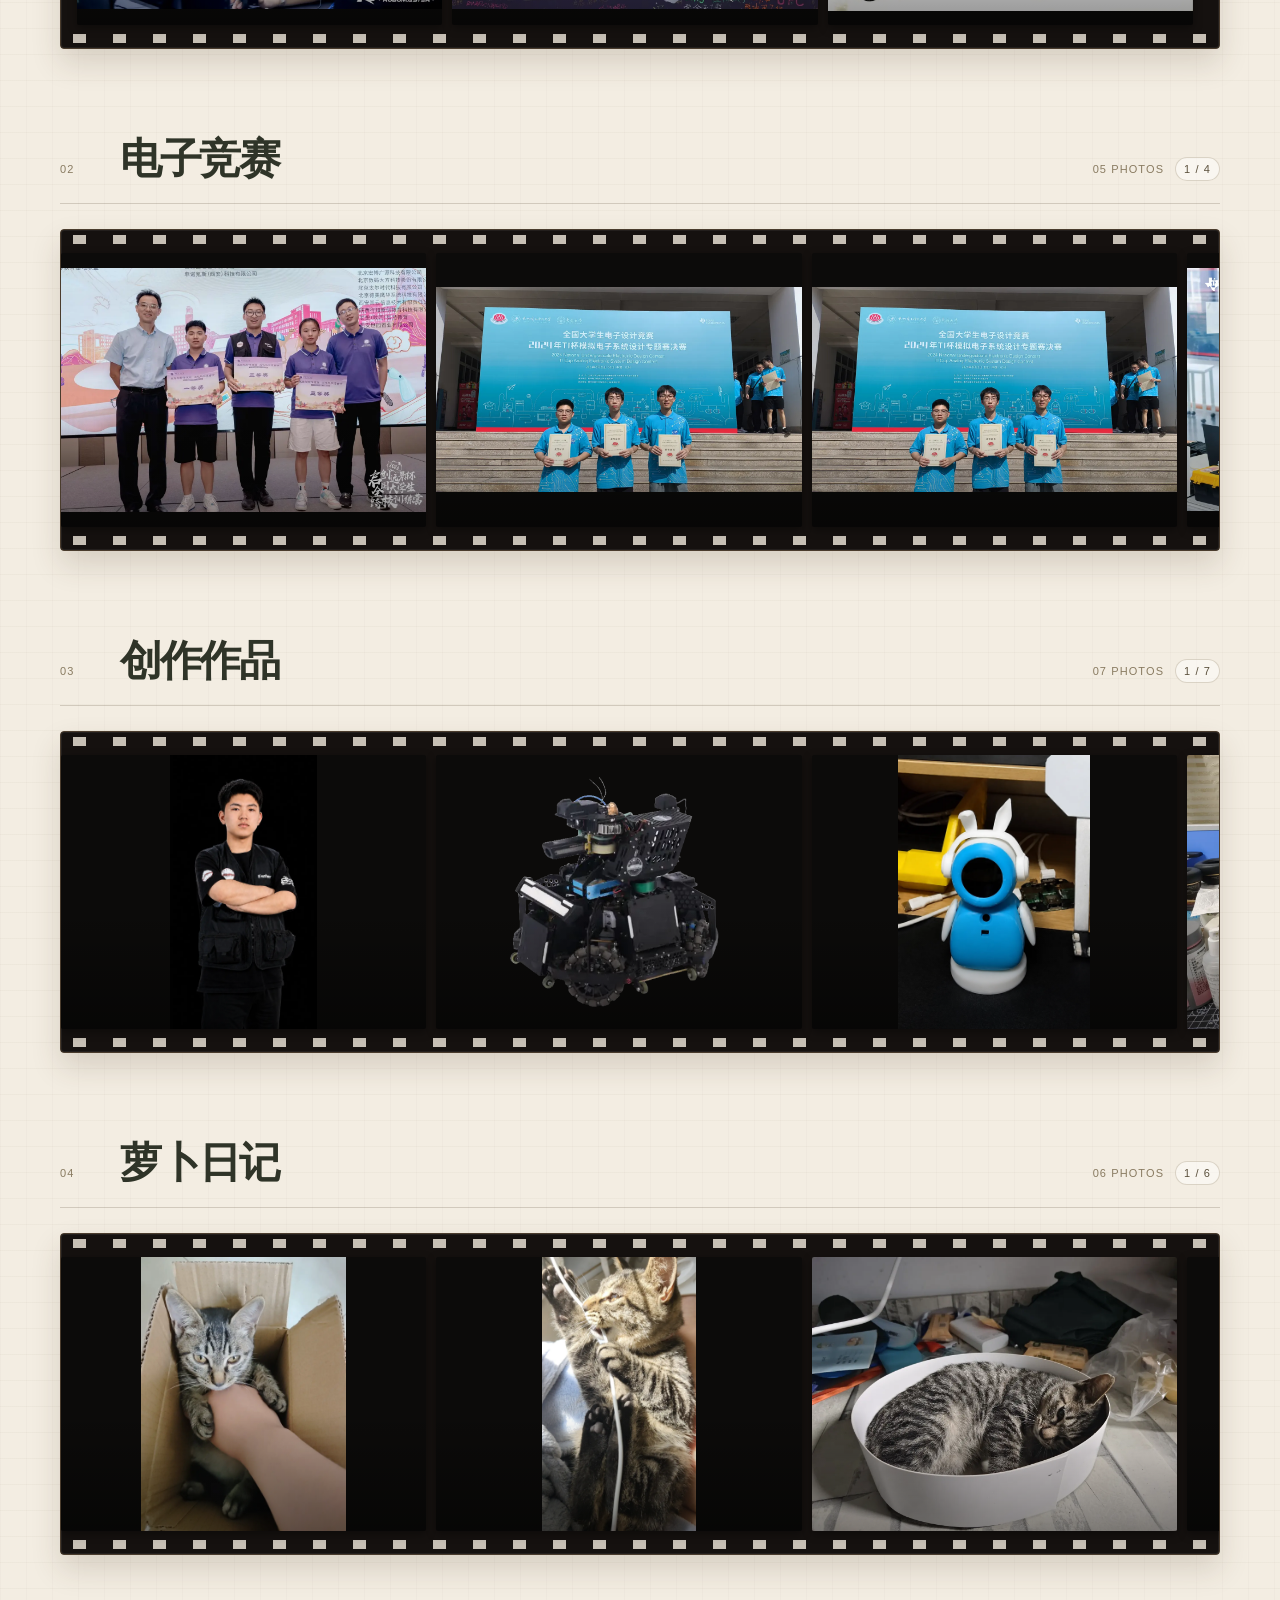
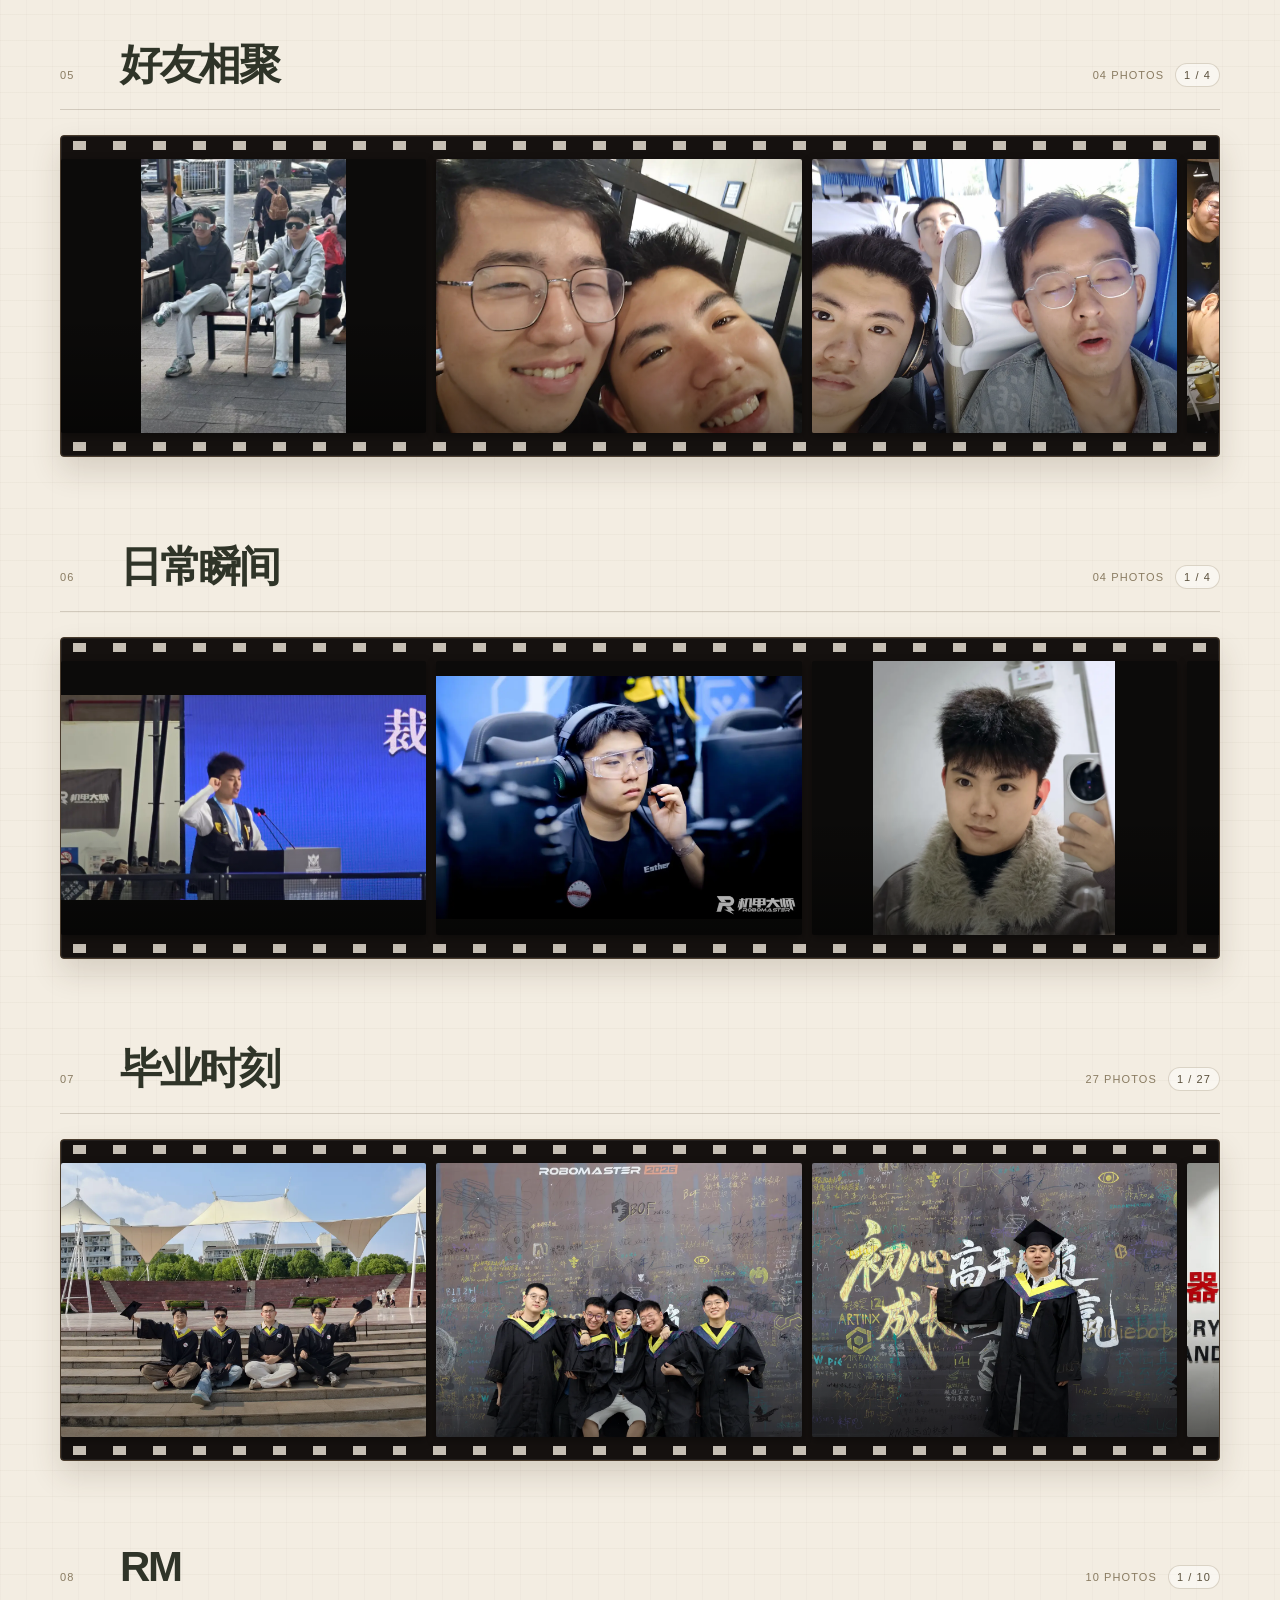
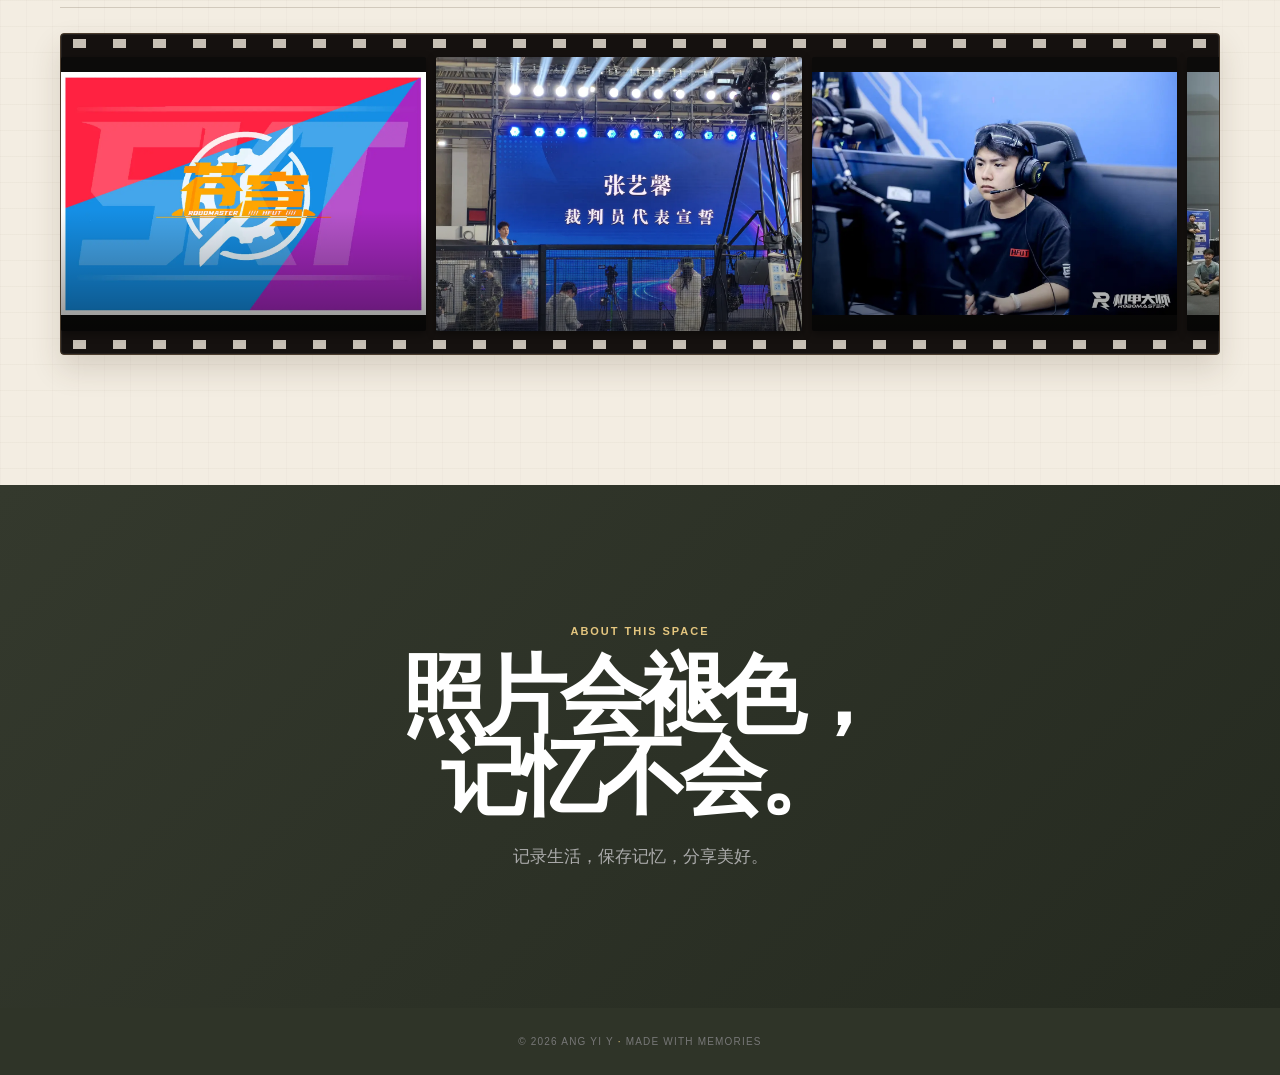
==== commit 1eddfbe5: "Add files via upload" ====
--- a/index.html
+++ b/index.html
@@ -3,7 +3,7 @@
 <head>
   <meta charset="UTF-8">
   <meta name="viewport" content="width=device-width, initial-scale=1.0">
-  <meta name="theme-color" content="#09090b">
+  <meta name="theme-color" content="#303526">
   <title>ZYX｜光影回忆</title>
   <link rel="icon" type="image/jpeg" href="web_images/logo.jpg">
   <link rel="stylesheet" href="gallery.css">
@@ -19,106 +19,106 @@
     <section class="hero" id="home">
       <div class="hero-glow glow-one"></div><div class="hero-glow glow-two"></div>
       <div class="title">
-        <p class="eyebrow">PERSONAL PHOTO JOURNAL · 2026</p>
+        <p class="eyebrow">A MEMORY BOOK · 2026</p>
         <h1>记录<br><em>每一个瞬间</em></h1>
-        <p class="hero-copy">把值得珍藏的光、笑容和旅程，留在这里。</p>
-        <button class="primary-button" type="button" data-scroll-to="gallery">浏览照片 <span aria-hidden="true">↓</span></button>
+        <p class="hero-copy">把值得珍藏的光、笑容和旅程，夹进这本只属于我们的纪念册。</p>
+        <div class="hero-actions"><button class="primary-button" type="button" data-scroll-to="gallery">翻开纪念册 <span aria-hidden="true">↓</span></button><button class="memory-button" type="button" data-random-photo>随机翻一张 <span aria-hidden="true">↗</span></button></div>
       </div>
       <div class="logo-frame"><img class="brand-logo" src="web_images/logo.jpg" alt="ANG YI Y 品牌标志"></div>
-      <p class="scroll-hint">SCROLL TO EXPLORE</p>
+      <p class="scroll-hint">TURN THE PAGE TO EXPLORE</p>
     </section>
     <section class="gallery-section" id="gallery">
-      <div class="section-heading"><div><p class="eyebrow">PHOTO COLLECTION</p><h2>所有回忆</h2></div><p class="gallery-intro">65 张照片，8 个主题相册。<br>点击任意一张，放大慢慢看。</p></div>
+      <div class="section-heading"><div><p class="eyebrow">PHOTO COLLECTION</p><h2>所有回忆</h2></div><p class="gallery-intro">65 张照片，8 个主题相册。<br>拖动胶片，慢慢回看。</p></div>
       <section class="album" aria-labelledby="album-work">
         <div class="album-heading"><p>01</p><h3 id="album-work">比赛与作品</h3><span>13 PHOTOS</span></div>
         <div class="photos photos-featured">
-          <figure class="photo-card"><img src="web_images/比赛1.jpg" alt="比赛现场" loading="lazy"><figcaption>比赛现场</figcaption></figure>
-          <figure class="photo-card"><img src="web_images/步兵2.png" alt="步兵作品" loading="lazy"><figcaption>步兵作品</figcaption></figure>
-          <figure class="photo-card"><img src="web_images/电赛 (1).jpeg" alt="电子竞赛记录一" loading="lazy"><figcaption>电子竞赛</figcaption></figure>
-          <figure class="photo-card"><img src="web_images/电赛 (1).jpg" alt="电子竞赛记录二" loading="lazy"><figcaption>电子竞赛</figcaption></figure>
-          <figure class="photo-card"><img src="web_images/电赛 (2).jpeg" alt="电子竞赛记录三" loading="lazy"><figcaption>电子竞赛</figcaption></figure>
-          <figure class="photo-card"><img src="web_images/队旗.jpg" alt="队旗" loading="lazy"><figcaption>队旗</figcaption></figure>
-          <figure class="photo-card"><img src="web_images/无人机.jpg" alt="无人机" loading="lazy"><figcaption>无人机</figcaption></figure>
-          <figure class="photo-card"><img src="web_images/张艺馨.png" alt="张艺馨作品" loading="lazy"><figcaption>作品记录</figcaption></figure>
-          <figure class="photo-card"><img src="web_images/作品 (1).jpg" alt="作品一" loading="lazy"><figcaption>作品 01</figcaption></figure>
-          <figure class="photo-card"><img src="web_images/作品 (2).jpg" alt="作品二" loading="lazy"><figcaption>作品 02</figcaption></figure>
-          <figure class="photo-card"><img src="web_images/作品 (3).jpg" alt="作品三" loading="lazy"><figcaption>作品 03</figcaption></figure>
-          <figure class="photo-card"><img src="web_images/作品（4）.png" alt="作品四" loading="lazy"><figcaption>作品 04</figcaption></figure>
-          <figure class="photo-card"><img src="web_images/Image_1773993676754_74.jpg" alt="创作记录" loading="lazy"><figcaption>创作记录</figcaption></figure>
+          <figure class="photo-card"><img src="web_images/previews/比赛1.webp" data-full-src="web_images/比赛1.jpg" alt="比赛现场" loading="lazy"><figcaption>比赛现场</figcaption></figure>
+          <figure class="photo-card"><img src="web_images/previews/步兵2.webp" data-full-src="web_images/步兵2.png" alt="步兵作品" loading="lazy"><figcaption>步兵作品</figcaption></figure>
+          <figure class="photo-card"><img src="web_images/previews/电赛 (1).webp" data-full-src="web_images/电赛 (1).jpeg" alt="电子竞赛记录一" loading="lazy"><figcaption>电子竞赛</figcaption></figure>
+          <figure class="photo-card"><img src="web_images/previews/电赛 (1).webp" data-full-src="web_images/电赛 (1).jpg" alt="电子竞赛记录二" loading="lazy"><figcaption>电子竞赛</figcaption></figure>
+          <figure class="photo-card"><img src="web_images/previews/电赛 (2).webp" data-full-src="web_images/电赛 (2).jpeg" alt="电子竞赛记录三" loading="lazy"><figcaption>电子竞赛</figcaption></figure>
+          <figure class="photo-card"><img src="web_images/previews/队旗.webp" data-full-src="web_images/队旗.jpg" alt="队旗" loading="lazy"><figcaption>队旗</figcaption></figure>
+          <figure class="photo-card"><img src="web_images/previews/无人机.webp" data-full-src="web_images/无人机.jpg" alt="无人机" loading="lazy"><figcaption>无人机</figcaption></figure>
+          <figure class="photo-card"><img src="web_images/previews/张艺馨.webp" data-full-src="web_images/张艺馨.png" alt="张艺馨作品" loading="lazy"><figcaption>作品记录</figcaption></figure>
+          <figure class="photo-card"><img src="web_images/previews/作品 (1).webp" data-full-src="web_images/作品 (1).jpg" alt="作品一" loading="lazy"><figcaption>作品 01</figcaption></figure>
+          <figure class="photo-card"><img src="web_images/previews/作品 (2).webp" data-full-src="web_images/作品 (2).jpg" alt="作品二" loading="lazy"><figcaption>作品 02</figcaption></figure>
+          <figure class="photo-card"><img src="web_images/previews/作品 (3).webp" data-full-src="web_images/作品 (3).jpg" alt="作品三" loading="lazy"><figcaption>作品 03</figcaption></figure>
+          <figure class="photo-card"><img src="web_images/previews/作品（4）.webp" data-full-src="web_images/作品（4）.png" alt="作品四" loading="lazy"><figcaption>作品 04</figcaption></figure>
+          <figure class="photo-card"><img src="web_images/previews/Image_1773993676754_74.webp" data-full-src="web_images/Image_1773993676754_74.jpg" alt="创作记录" loading="lazy"><figcaption>创作记录</figcaption></figure>
         </div>
       </section>
       <section class="album" aria-labelledby="album-life">
         <div class="album-heading"><p>02</p><h3 id="album-life">日常记录</h3><span>17 PHOTOS</span></div>
         <div class="photos">
-          <figure class="photo-card"><img src="web_images/封面1.jpg" alt="日常封面" loading="lazy"><figcaption>日常封面</figcaption></figure>
-          <figure class="photo-card"><img src="web_images/六人组.jpg" alt="六人合照" loading="lazy"><figcaption>六人组</figcaption></figure>
-          <figure class="photo-card"><img src="web_images/萝卜 (1).jpg" alt="萝卜记录一" loading="lazy"><figcaption>萝卜</figcaption></figure>
-          <figure class="photo-card"><img src="web_images/萝卜 (2).jpg" alt="萝卜记录二" loading="lazy"><figcaption>萝卜</figcaption></figure>
-          <figure class="photo-card"><img src="web_images/萝卜 (3).jpg" alt="萝卜记录三" loading="lazy"><figcaption>萝卜</figcaption></figure>
-          <figure class="photo-card"><img src="web_images/萝卜 (4).jpg" alt="萝卜记录四" loading="lazy"><figcaption>萝卜</figcaption></figure>
-          <figure class="photo-card"><img src="web_images/萝卜 (5).jpg" alt="萝卜记录五" loading="lazy"><figcaption>萝卜</figcaption></figure>
-          <figure class="photo-card"><img src="web_images/萝卜 (6).jpg" alt="萝卜记录六" loading="lazy"><figcaption>萝卜</figcaption></figure>
-          <figure class="photo-card"><img src="web_images/惬意 (1).jpg" alt="惬意时刻一" loading="lazy"><figcaption>惬意</figcaption></figure>
-          <figure class="photo-card"><img src="web_images/惬意 (2).jpg" alt="惬意时刻二" loading="lazy"><figcaption>惬意</figcaption></figure>
-          <figure class="photo-card"><img src="web_images/惬意 (3).jpg" alt="惬意时刻三" loading="lazy"><figcaption>惬意</figcaption></figure>
-          <figure class="photo-card"><img src="web_images/惬意 (4).jpg" alt="惬意时刻四" loading="lazy"><figcaption>惬意</figcaption></figure>
-          <figure class="photo-card"><img src="web_images/帅的 (1).jpg" alt="生活照片一" loading="lazy"><figcaption>日常瞬间</figcaption></figure>
-          <figure class="photo-card"><img src="web_images/帅的 (2).jpg" alt="生活照片二" loading="lazy"><figcaption>日常瞬间</figcaption></figure>
-          <figure class="photo-card"><img src="web_images/帅的 (3).jpg" alt="生活照片三" loading="lazy"><figcaption>日常瞬间</figcaption></figure>
-          <figure class="photo-card"><img src="web_images/帅的 (4).jpg" alt="生活照片四" loading="lazy"><figcaption>日常瞬间</figcaption></figure>
-          <figure class="photo-card"><img src="web_images/RM-zyx.jpg" alt="RM 合照" loading="lazy"><figcaption>RM · ZYX</figcaption></figure>
+          <figure class="photo-card"><img src="web_images/previews/封面1.webp" data-full-src="web_images/封面1.jpg" alt="日常封面" loading="lazy"><figcaption>日常封面</figcaption></figure>
+          <figure class="photo-card"><img src="web_images/previews/六人组.webp" data-full-src="web_images/六人组.jpg" alt="六人合照" loading="lazy"><figcaption>六人组</figcaption></figure>
+          <figure class="photo-card"><img src="web_images/previews/萝卜 (1).webp" data-full-src="web_images/萝卜 (1).jpg" alt="萝卜记录一" loading="lazy"><figcaption>萝卜</figcaption></figure>
+          <figure class="photo-card"><img src="web_images/previews/萝卜 (2).webp" data-full-src="web_images/萝卜 (2).jpg" alt="萝卜记录二" loading="lazy"><figcaption>萝卜</figcaption></figure>
+          <figure class="photo-card"><img src="web_images/previews/萝卜 (3).webp" data-full-src="web_images/萝卜 (3).jpg" alt="萝卜记录三" loading="lazy"><figcaption>萝卜</figcaption></figure>
+          <figure class="photo-card"><img src="web_images/previews/萝卜 (4).webp" data-full-src="web_images/萝卜 (4).jpg" alt="萝卜记录四" loading="lazy"><figcaption>萝卜</figcaption></figure>
+          <figure class="photo-card"><img src="web_images/previews/萝卜 (5).webp" data-full-src="web_images/萝卜 (5).jpg" alt="萝卜记录五" loading="lazy"><figcaption>萝卜</figcaption></figure>
+          <figure class="photo-card"><img src="web_images/previews/萝卜 (6).webp" data-full-src="web_images/萝卜 (6).jpg" alt="萝卜记录六" loading="lazy"><figcaption>萝卜</figcaption></figure>
+          <figure class="photo-card"><img src="web_images/previews/惬意 (1).webp" data-full-src="web_images/惬意 (1).jpg" alt="惬意时刻一" loading="lazy"><figcaption>惬意</figcaption></figure>
+          <figure class="photo-card"><img src="web_images/previews/惬意 (2).webp" data-full-src="web_images/惬意 (2).jpg" alt="惬意时刻二" loading="lazy"><figcaption>惬意</figcaption></figure>
+          <figure class="photo-card"><img src="web_images/previews/惬意 (3).webp" data-full-src="web_images/惬意 (3).jpg" alt="惬意时刻三" loading="lazy"><figcaption>惬意</figcaption></figure>
+          <figure class="photo-card"><img src="web_images/previews/惬意 (4).webp" data-full-src="web_images/惬意 (4).jpg" alt="惬意时刻四" loading="lazy"><figcaption>惬意</figcaption></figure>
+          <figure class="photo-card"><img src="web_images/previews/帅的 (1).webp" data-full-src="web_images/帅的 (1).jpg" alt="生活照片一" loading="lazy"><figcaption>日常瞬间</figcaption></figure>
+          <figure class="photo-card"><img src="web_images/previews/帅的 (2).webp" data-full-src="web_images/帅的 (2).jpg" alt="生活照片二" loading="lazy"><figcaption>日常瞬间</figcaption></figure>
+          <figure class="photo-card"><img src="web_images/previews/帅的 (3).webp" data-full-src="web_images/帅的 (3).jpg" alt="生活照片三" loading="lazy"><figcaption>日常瞬间</figcaption></figure>
+          <figure class="photo-card"><img src="web_images/previews/帅的 (4).webp" data-full-src="web_images/帅的 (4).jpg" alt="生活照片四" loading="lazy"><figcaption>日常瞬间</figcaption></figure>
+          <figure class="photo-card"><img src="web_images/previews/RM-zyx.webp" data-full-src="web_images/RM-zyx.jpg" alt="RM 合照" loading="lazy"><figcaption>RM · ZYX</figcaption></figure>
         </div>
       </section>
       <section class="album" aria-labelledby="album-rm">
         <div class="album-heading"><p>03</p><h3 id="album-rm">RM</h3><span>7 PHOTOS</span></div>
         <div class="photos">
-          <figure class="photo-card"><img src="web_images/RM (1).jpg" alt="RM 记录一" loading="lazy"><figcaption>RM · 01</figcaption></figure>
-          <figure class="photo-card"><img src="web_images/RM (2).jpg" alt="RM 记录二" loading="lazy"><figcaption>RM · 02</figcaption></figure>
-          <figure class="photo-card"><img src="web_images/RM (3).jpg" alt="RM 记录三" loading="lazy"><figcaption>RM · 03</figcaption></figure>
-          <figure class="photo-card"><img src="web_images/RM (4).jpg" alt="RM 记录四" loading="lazy"><figcaption>RM · 04</figcaption></figure>
-          <figure class="photo-card"><img src="web_images/RM (5).jpg" alt="RM 记录五" loading="lazy"><figcaption>RM · 05</figcaption></figure>
-          <figure class="photo-card"><img src="web_images/RM (6).jpg" alt="RM 记录六" loading="lazy"><figcaption>RM · 06</figcaption></figure>
-          <figure class="photo-card"><img src="web_images/RM (7).jpg" alt="RM 记录七" loading="lazy"><figcaption>RM · 07</figcaption></figure>
+          <figure class="photo-card"><img src="web_images/previews/RM (1).webp" data-full-src="web_images/RM (1).jpg" alt="RM 记录一" loading="lazy"><figcaption>RM · 01</figcaption></figure>
+          <figure class="photo-card"><img src="web_images/previews/RM (2).webp" data-full-src="web_images/RM (2).jpg" alt="RM 记录二" loading="lazy"><figcaption>RM · 02</figcaption></figure>
+          <figure class="photo-card"><img src="web_images/previews/RM (3).webp" data-full-src="web_images/RM (3).jpg" alt="RM 记录三" loading="lazy"><figcaption>RM · 03</figcaption></figure>
+          <figure class="photo-card"><img src="web_images/previews/RM (4).webp" data-full-src="web_images/RM (4).jpg" alt="RM 记录四" loading="lazy"><figcaption>RM · 04</figcaption></figure>
+          <figure class="photo-card"><img src="web_images/previews/RM (5).webp" data-full-src="web_images/RM (5).jpg" alt="RM 记录五" loading="lazy"><figcaption>RM · 05</figcaption></figure>
+          <figure class="photo-card"><img src="web_images/previews/RM (6).webp" data-full-src="web_images/RM (6).jpg" alt="RM 记录六" loading="lazy"><figcaption>RM · 06</figcaption></figure>
+          <figure class="photo-card"><img src="web_images/previews/RM (7).webp" data-full-src="web_images/RM (7).jpg" alt="RM 记录七" loading="lazy"><figcaption>RM · 07</figcaption></figure>
         </div>
       </section>
       <section class="album" aria-labelledby="album-graduation">
         <div class="album-heading"><p>08</p><h3 id="album-graduation">毕业时刻</h3><span>27 PHOTOS</span></div>
         <div class="photos">
-          <figure class="photo-card"><img src="web_images/毕业 (1).jpg" alt="毕业照片 01" loading="lazy"><figcaption>毕业 · 01</figcaption></figure>
-          <figure class="photo-card"><img src="web_images/毕业 (2).jpg" alt="毕业照片 02" loading="lazy"><figcaption>毕业 · 02</figcaption></figure>
-          <figure class="photo-card"><img src="web_images/毕业 (3).jpg" alt="毕业照片 03" loading="lazy"><figcaption>毕业 · 03</figcaption></figure>
-          <figure class="photo-card"><img src="web_images/毕业 (4).jpg" alt="毕业照片 04" loading="lazy"><figcaption>毕业 · 04</figcaption></figure>
-          <figure class="photo-card"><img src="web_images/毕业 (5).jpg" alt="毕业照片 05" loading="lazy"><figcaption>毕业 · 05</figcaption></figure>
-          <figure class="photo-card"><img src="web_images/毕业 (6).jpg" alt="毕业照片 06" loading="lazy"><figcaption>毕业 · 06</figcaption></figure>
-          <figure class="photo-card"><img src="web_images/毕业 (7).jpg" alt="毕业照片 07" loading="lazy"><figcaption>毕业 · 07</figcaption></figure>
-          <figure class="photo-card"><img src="web_images/毕业 (8).jpg" alt="毕业照片 08" loading="lazy"><figcaption>毕业 · 08</figcaption></figure>
-          <figure class="photo-card"><img src="web_images/毕业 (9).jpg" alt="毕业照片 09" loading="lazy"><figcaption>毕业 · 09</figcaption></figure>
-          <figure class="photo-card"><img src="web_images/毕业 (10).jpg" alt="毕业照片 10" loading="lazy"><figcaption>毕业 · 10</figcaption></figure>
-          <figure class="photo-card"><img src="web_images/毕业 (11).jpg" alt="毕业照片 11" loading="lazy"><figcaption>毕业 · 11</figcaption></figure>
-          <figure class="photo-card"><img src="web_images/毕业 (12).jpg" alt="毕业照片 12" loading="lazy"><figcaption>毕业 · 12</figcaption></figure>
-          <figure class="photo-card"><img src="web_images/毕业 (13).jpg" alt="毕业照片 13" loading="lazy"><figcaption>毕业 · 13</figcaption></figure>
-          <figure class="photo-card"><img src="web_images/毕业 (14).jpg" alt="毕业照片 14" loading="lazy"><figcaption>毕业 · 14</figcaption></figure>
-          <figure class="photo-card"><img src="web_images/毕业 (15).jpg" alt="毕业照片 15" loading="lazy"><figcaption>毕业 · 15</figcaption></figure>
-          <figure class="photo-card"><img src="web_images/毕业 (16).jpg" alt="毕业照片 16" loading="lazy"><figcaption>毕业 · 16</figcaption></figure>
-          <figure class="photo-card"><img src="web_images/毕业 (17).jpg" alt="毕业照片 17" loading="lazy"><figcaption>毕业 · 17</figcaption></figure>
-          <figure class="photo-card"><img src="web_images/毕业 (18).jpg" alt="毕业照片 18" loading="lazy"><figcaption>毕业 · 18</figcaption></figure>
-          <figure class="photo-card"><img src="web_images/毕业 (19).jpg" alt="毕业照片 19" loading="lazy"><figcaption>毕业 · 19</figcaption></figure>
-          <figure class="photo-card"><img src="web_images/毕业 (20).jpg" alt="毕业照片 20" loading="lazy"><figcaption>毕业 · 20</figcaption></figure>
-          <figure class="photo-card"><img src="web_images/毕业 (21).jpg" alt="毕业照片 21" loading="lazy"><figcaption>毕业 · 21</figcaption></figure>
-          <figure class="photo-card"><img src="web_images/毕业 (22).jpg" alt="毕业照片 22" loading="lazy"><figcaption>毕业 · 22</figcaption></figure>
-          <figure class="photo-card"><img src="web_images/毕业 (23).jpg" alt="毕业照片 23" loading="lazy"><figcaption>毕业 · 23</figcaption></figure>
-          <figure class="photo-card"><img src="web_images/毕业 (24).jpg" alt="毕业照片 24" loading="lazy"><figcaption>毕业 · 24</figcaption></figure>
-          <figure class="photo-card"><img src="web_images/毕业 (25).jpg" alt="毕业照片 25" loading="lazy"><figcaption>毕业 · 25</figcaption></figure>
-          <figure class="photo-card"><img src="web_images/毕业 (26).jpg" alt="毕业照片 26" loading="lazy"><figcaption>毕业 · 26</figcaption></figure>
-          <figure class="photo-card"><img src="web_images/毕业 (27).jpg" alt="毕业照片 27" loading="lazy"><figcaption>毕业 · 27</figcaption></figure>
+          <figure class="photo-card"><img src="web_images/previews/毕业 (1).webp" data-full-src="web_images/毕业 (1).jpg" alt="毕业照片 01" loading="lazy"><figcaption>毕业 · 01</figcaption></figure>
+          <figure class="photo-card"><img src="web_images/previews/毕业 (2).webp" data-full-src="web_images/毕业 (2).jpg" alt="毕业照片 02" loading="lazy"><figcaption>毕业 · 02</figcaption></figure>
+          <figure class="photo-card"><img src="web_images/previews/毕业 (3).webp" data-full-src="web_images/毕业 (3).jpg" alt="毕业照片 03" loading="lazy"><figcaption>毕业 · 03</figcaption></figure>
+          <figure class="photo-card"><img src="web_images/previews/毕业 (4).webp" data-full-src="web_images/毕业 (4).jpg" alt="毕业照片 04" loading="lazy"><figcaption>毕业 · 04</figcaption></figure>
+          <figure class="photo-card"><img src="web_images/previews/毕业 (5).webp" data-full-src="web_images/毕业 (5).jpg" alt="毕业照片 05" loading="lazy"><figcaption>毕业 · 05</figcaption></figure>
+          <figure class="photo-card"><img src="web_images/previews/毕业 (6).webp" data-full-src="web_images/毕业 (6).jpg" alt="毕业照片 06" loading="lazy"><figcaption>毕业 · 06</figcaption></figure>
+          <figure class="photo-card"><img src="web_images/previews/毕业 (7).webp" data-full-src="web_images/毕业 (7).jpg" alt="毕业照片 07" loading="lazy"><figcaption>毕业 · 07</figcaption></figure>
+          <figure class="photo-card"><img src="web_images/previews/毕业 (8).webp" data-full-src="web_images/毕业 (8).jpg" alt="毕业照片 08" loading="lazy"><figcaption>毕业 · 08</figcaption></figure>
+          <figure class="photo-card"><img src="web_images/previews/毕业 (9).webp" data-full-src="web_images/毕业 (9).jpg" alt="毕业照片 09" loading="lazy"><figcaption>毕业 · 09</figcaption></figure>
+          <figure class="photo-card"><img src="web_images/previews/毕业 (10).webp" data-full-src="web_images/毕业 (10).jpg" alt="毕业照片 10" loading="lazy"><figcaption>毕业 · 10</figcaption></figure>
+          <figure class="photo-card"><img src="web_images/previews/毕业 (11).webp" data-full-src="web_images/毕业 (11).jpg" alt="毕业照片 11" loading="lazy"><figcaption>毕业 · 11</figcaption></figure>
+          <figure class="photo-card"><img src="web_images/previews/毕业 (12).webp" data-full-src="web_images/毕业 (12).jpg" alt="毕业照片 12" loading="lazy"><figcaption>毕业 · 12</figcaption></figure>
+          <figure class="photo-card"><img src="web_images/previews/毕业 (13).webp" data-full-src="web_images/毕业 (13).jpg" alt="毕业照片 13" loading="lazy"><figcaption>毕业 · 13</figcaption></figure>
+          <figure class="photo-card"><img src="web_images/previews/毕业 (14).webp" data-full-src="web_images/毕业 (14).jpg" alt="毕业照片 14" loading="lazy"><figcaption>毕业 · 14</figcaption></figure>
+          <figure class="photo-card"><img src="web_images/previews/毕业 (15).webp" data-full-src="web_images/毕业 (15).jpg" alt="毕业照片 15" loading="lazy"><figcaption>毕业 · 15</figcaption></figure>
+          <figure class="photo-card"><img src="web_images/previews/毕业 (16).webp" data-full-src="web_images/毕业 (16).jpg" alt="毕业照片 16" loading="lazy"><figcaption>毕业 · 16</figcaption></figure>
+          <figure class="photo-card"><img src="web_images/previews/毕业 (17).webp" data-full-src="web_images/毕业 (17).jpg" alt="毕业照片 17" loading="lazy"><figcaption>毕业 · 17</figcaption></figure>
+          <figure class="photo-card"><img src="web_images/previews/毕业 (18).webp" data-full-src="web_images/毕业 (18).jpg" alt="毕业照片 18" loading="lazy"><figcaption>毕业 · 18</figcaption></figure>
+          <figure class="photo-card"><img src="web_images/previews/毕业 (19).webp" data-full-src="web_images/毕业 (19).jpg" alt="毕业照片 19" loading="lazy"><figcaption>毕业 · 19</figcaption></figure>
+          <figure class="photo-card"><img src="web_images/previews/毕业 (20).webp" data-full-src="web_images/毕业 (20).jpg" alt="毕业照片 20" loading="lazy"><figcaption>毕业 · 20</figcaption></figure>
+          <figure class="photo-card"><img src="web_images/previews/毕业 (21).webp" data-full-src="web_images/毕业 (21).jpg" alt="毕业照片 21" loading="lazy"><figcaption>毕业 · 21</figcaption></figure>
+          <figure class="photo-card"><img src="web_images/previews/毕业 (22).webp" data-full-src="web_images/毕业 (22).jpg" alt="毕业照片 22" loading="lazy"><figcaption>毕业 · 22</figcaption></figure>
+          <figure class="photo-card"><img src="web_images/previews/毕业 (23).webp" data-full-src="web_images/毕业 (23).jpg" alt="毕业照片 23" loading="lazy"><figcaption>毕业 · 23</figcaption></figure>
+          <figure class="photo-card"><img src="web_images/previews/毕业 (24).webp" data-full-src="web_images/毕业 (24).jpg" alt="毕业照片 24" loading="lazy"><figcaption>毕业 · 24</figcaption></figure>
+          <figure class="photo-card"><img src="web_images/previews/毕业 (25).webp" data-full-src="web_images/毕业 (25).jpg" alt="毕业照片 25" loading="lazy"><figcaption>毕业 · 25</figcaption></figure>
+          <figure class="photo-card"><img src="web_images/previews/毕业 (26).webp" data-full-src="web_images/毕业 (26).jpg" alt="毕业照片 26" loading="lazy"><figcaption>毕业 · 26</figcaption></figure>
+          <figure class="photo-card"><img src="web_images/previews/毕业 (27).webp" data-full-src="web_images/毕业 (27).jpg" alt="毕业照片 27" loading="lazy"><figcaption>毕业 · 27</figcaption></figure>
         </div>
       </section>
-      <figure class="photo-card"><img src="web_images/帅的.jpg" alt="赛场人物" loading="lazy"><figcaption>赛场 · 专注</figcaption></figure>
+      <figure class="photo-card"><img src="web_images/previews/帅的.webp" data-full-src="web_images/帅的.jpg" alt="赛场人物" loading="lazy"><figcaption>赛场 · 专注</figcaption></figure>
     </section>
     <section id="about" class="about-section"><p class="eyebrow">ABOUT THIS SPACE</p><h2>照片会褪色，<br>记忆不会。</h2><p>记录生活，保存记忆，分享美好。</p></section>
   </main>
   <footer>© 2026 ANG YI Y <span>·</span> MADE WITH MEMORIES</footer>
-  <div class="lightbox" role="dialog" aria-modal="true" aria-label="图片预览" aria-hidden="true"><button class="lightbox-close" type="button" aria-label="关闭预览">×</button><img src="" alt=""></div>
+  <div class="lightbox" role="dialog" aria-modal="true" aria-label="图片预览" aria-hidden="true"><button class="lightbox-close" type="button" aria-label="关闭预览">×</button><button class="lightbox-nav lightbox-previous" type="button" data-lightbox-previous aria-label="上一张">←</button><img src="" alt=""><button class="lightbox-nav lightbox-next" type="button" data-lightbox-next aria-label="下一张">→</button></div>
   <script src="script.js"></script>
 </body>
 </html>
--- a/gallery.css
+++ b/gallery.css
@@ -1,7 +1,7 @@
 :root { color-scheme: dark; --ink:#09090b; --paper:#f4f1eb; --accent:#e9f76a; }
 * { box-sizing:border-box; margin:0; padding:0; } html { scroll-behavior:smooth; } body { overflow-x:hidden; background:var(--ink); color:#fff; font-family:-apple-system,BlinkMacSystemFont,"PingFang SC","Microsoft YaHei",Arial,sans-serif; } img { display:block; max-width:100%; }
 .site-header { position:fixed; inset:20px 0 auto; z-index:10; } nav { width:min(1160px,calc(100% - 32px)); margin:auto; padding:13px 22px; display:flex; align-items:center; justify-content:space-between; border:1px solid rgba(255,255,255,.14); border-radius:999px; background:rgba(16,16,18,.66); backdrop-filter:blur(18px); } .logo,.menu a { color:inherit; text-decoration:none; } .logo { font-size:15px; letter-spacing:.14em; font-weight:700; } .logo span,footer span { color:var(--accent); } .menu { display:flex; gap:25px; } .menu a { color:#c9c8c7; font-size:14px; transition:color .2s; } .menu a:hover { color:var(--accent); }
-.hero { min-height:100vh; position:relative; isolation:isolate; display:grid; place-content:center; justify-items:center; padding:130px 24px 68px; text-align:center; overflow:hidden; } .hero-glow { position:absolute; z-index:-1; width:42vw; height:42vw; border-radius:50%; filter:blur(75px); opacity:.24; pointer-events:none; } .glow-one { background:#8a32d9; top:6%; left:-15%; } .glow-two { background:#3a7bd5; right:-17%; bottom:-4%; } .eyebrow { color:var(--accent); font-size:11px; letter-spacing:.18em; font-weight:700; } .title h1 { margin-top:18px; font-size:clamp(54px,9vw,122px); line-height:.91; letter-spacing:-.075em; } .title h1 em { font-family:Georgia,"Songti SC",serif; font-weight:400; letter-spacing:-.06em; } .hero-copy { max-width:360px; margin:25px auto 27px; color:#b9b7b4; font-size:17px; line-height:1.7; } .primary-button { border:0; border-radius:999px; padding:14px 22px; color:var(--ink); background:var(--accent); font:inherit; font-size:14px; font-weight:700; cursor:pointer; transition:transform .25s,background .25s; } .primary-button:hover { transform:translateY(-3px); background:#fff; } .primary-button span { margin-left:9px; } .logo-frame { width:min(260px,52vw); aspect-ratio:1; display:grid; place-items:center; margin-top:40px; border-radius:50%; background:radial-gradient(circle at 30% 30%,rgba(233,247,106,.22),transparent 50%),rgba(255,255,255,.055); border:1px solid rgba(255,255,255,.12); animation:drift 7s ease-in-out infinite; } .brand-logo { width:78%; height:78%; object-fit:contain; mix-blend-mode:screen; border-radius:16px; } .scroll-hint { position:absolute; bottom:26px; color:#757575; font-size:9px; letter-spacing:.22em; } @keyframes drift { 50% { transform:translateY(-12px) rotate(2deg); } }
+.hero { min-height:100vh; position:relative; isolation:isolate; display:grid; place-content:center; justify-items:center; padding:130px 24px 68px; text-align:center; overflow:hidden; } .hero-glow { position:absolute; z-index:-1; width:42vw; height:42vw; border-radius:50%; filter:blur(75px); opacity:.24; pointer-events:none; } .glow-one { background:#8a32d9; top:6%; left:-15%; } .glow-two { background:#3a7bd5; right:-17%; bottom:-4%; } .eyebrow { color:var(--accent); font-size:11px; letter-spacing:.18em; font-weight:700; } .title h1 { margin-top:18px; font-size:clamp(54px,9vw,122px); line-height:.91; letter-spacing:-.075em; } .title h1 em { font-family:Georgia,"Songti SC",serif; font-weight:400; letter-spacing:-.06em; } .hero-copy { max-width:360px; margin:25px auto 27px; color:#b9b7b4; font-size:17px; line-height:1.7; } .primary-button { border:0; border-radius:999px; padding:14px 22px; color:var(--ink); background:var(--accent); font:inherit; font-size:14px; font-weight:700; cursor:pointer; transition:transform .25s,background .25s; } .primary-button:hover { transform:translateY(-3px); background:#fff; } .primary-button span { margin-left:9px; } .logo-frame { width:min(260px,52vw); aspect-ratio:1; display:grid; place-items:center; margin-top:40px; border-radius:50%; background:radial-gradient(circle at 30% 30%,rgba(233,247,106,.22),transparent 50%),rgba(255,255,255,.055); border:1px solid rgba(255,255,255,.12); } .brand-logo { width:78%; height:78%; object-fit:contain; mix-blend-mode:screen; border-radius:16px; } .scroll-hint { position:absolute; bottom:26px; color:#757575; font-size:9px; letter-spacing:.22em; }
 .gallery-section { padding:130px max(24px,calc((100% - 1160px) / 2)); background:var(--paper); color:var(--ink); } .section-heading { display:flex; align-items:end; justify-content:space-between; gap:24px; margin-bottom:90px; } .section-heading .eyebrow { color:#74762a; } .section-heading h2,.about-section h2 { margin-top:15px; font-size:clamp(48px,7vw,86px); letter-spacing:-.075em; line-height:.95; } .gallery-intro { color:#5a5854; line-height:1.65; font-size:15px; } .album { margin-top:82px; } .album:first-of-type { margin-top:0; } .album-heading { display:grid; grid-template-columns:48px 1fr auto; align-items:baseline; gap:12px; padding-bottom:16px; margin-bottom:25px; border-bottom:1px solid rgba(0,0,0,.16); } .album-heading p,.album-heading span { color:#74716a; font-size:11px; letter-spacing:.1em; } .album-heading h3 { font-size:clamp(28px,4vw,42px); letter-spacing:-.055em; }
 .photos { display:grid; grid-template-columns:repeat(3,minmax(0,1fr)); gap:15px; } .photo-card { position:relative; min-height:260px; overflow:hidden; border-radius:15px; background:#d7d2ca; cursor:zoom-in; } .photo-card img { width:100%; height:100%; min-height:260px; object-fit:cover; transition:transform .55s cubic-bezier(.2,.7,.2,1); } .photo-card::after { content:""; position:absolute; inset:0; background:linear-gradient(transparent 56%,rgba(0,0,0,.58)); opacity:.75; transition:opacity .3s; } .photo-card figcaption { position:absolute; z-index:1; left:17px; bottom:14px; color:#fff; font-size:13px; letter-spacing:.04em; transform:translateY(7px); opacity:0; transition:.3s; } .photo-card:hover img { transform:scale(1.055); } .photo-card:hover::after { opacity:1; } .photo-card:hover figcaption { transform:translateY(0); opacity:1; } .photos-featured .photo-card:nth-child(1),.photos-featured .photo-card:nth-child(5) { grid-column:span 2; min-height:380px; }
 .about-section { padding:140px 24px; text-align:center; background:#171719; } .about-section .eyebrow { color:var(--accent); } .about-section h2 { margin:18px 0 27px; } .about-section > p:last-child { color:#aaa; font-size:17px; } footer { padding:28px 24px; color:#777; text-align:center; font-size:10px; letter-spacing:.12em; }
@@ -21,3 +21,43 @@
 .photo-card--portrait,.photo-card--landscape { display:block; background:#ded9d0; aspect-ratio:4 / 3; }
 .photo-card--portrait img,.photo-card--landscape img { width:100%; height:100%; object-fit:contain; }
 @media (max-width:700px) { .photos { gap:10px; } .film-strip { padding:18px 9px; } .photo-card { flex-basis:calc((100% - 20px) / 3); } .photo-card,.photo-card img { min-height:0; } }
+
+/* Keep the film-strip gallery focused on imagery alone. */
+.photo-card figcaption { display:none; }
+
+/* Memory-book refinement: warm paper, softened ink, and gentle page-like motion. */
+:root { --ink:#2f3428; --paper:#f3ede2; --accent:#e4c67f; }
+body { background:var(--ink); }
+nav { border-color:rgba(239,227,199,.2); background:rgba(39,44,32,.74); }
+.menu a { color:#dad4c6; }
+.menu a:hover { color:#f6d992; }
+.hero { background:radial-gradient(circle at 18% 18%,rgba(227,190,111,.16),transparent 25%),radial-gradient(circle at 82% 76%,rgba(142,164,101,.2),transparent 29%),var(--ink); }
+.hero::after { content:""; position:absolute; inset:0; z-index:-1; pointer-events:none; opacity:.3; background-image:radial-gradient(rgba(255,255,255,.22) .55px,transparent .75px); background-size:5px 5px; mix-blend-mode:soft-light; }
+.glow-one { background:#d6a657; } .glow-two { background:#8d9d68; }
+.eyebrow { color:#ecd18f; }
+.hero-copy { color:#d0cbbe; }
+.hero-actions { display:flex; justify-content:center; flex-wrap:wrap; gap:11px; }
+.primary-button { color:#333729; background:#ead18e; box-shadow:0 10px 24px rgba(0,0,0,.14); }
+.primary-button:hover { background:#fff4d4; }
+.memory-button { border:1px solid rgba(246,230,190,.45); border-radius:999px; padding:13px 20px; color:#f5edda; background:rgba(255,255,255,.05); font:inherit; font-size:14px; cursor:pointer; transition:transform .25s,background .25s,border-color .25s; }
+.memory-button:hover { transform:translateY(-3px); background:rgba(255,255,255,.12); border-color:#f4d98f; }
+.memory-button span { margin-left:8px; }
+.logo-frame { background:radial-gradient(circle at 30% 30%,rgba(239,199,112,.24),transparent 50%),rgba(255,255,255,.05); border-color:rgba(244,225,178,.22); box-shadow:0 18px 45px rgba(0,0,0,.16); }
+.gallery-section { background-color:var(--paper); background-image:linear-gradient(rgba(92,76,50,.035) 1px,transparent 1px),linear-gradient(90deg,rgba(92,76,50,.025) 1px,transparent 1px); background-size:26px 26px; }
+.section-heading .eyebrow { color:#8f7b47; }
+.gallery-intro { color:#6f6759; }
+.album-heading { border-bottom-color:rgba(70,57,36,.2); }
+.album-heading p,.album-heading span { color:#897b61; }
+.album-meta { display:flex; align-items:center; justify-content:flex-end; gap:11px; }
+.album-progress { min-width:40px; padding:5px 8px; border:1px solid rgba(116,96,59,.23); border-radius:999px; color:#5b513d !important; background:rgba(255,255,255,.48); text-align:center; font-variant-numeric:tabular-nums; }
+.film-strip { border-color:#4a3c2d; background-color:#262019; box-shadow:inset 0 0 0 1px rgba(255,255,255,.06),0 14px 30px rgba(66,48,29,.16); }
+.film-strip .photo-card { transition:transform .28s ease,box-shadow .28s ease; box-shadow:0 3px 10px rgba(0,0,0,.38); }
+.film-strip .photo-card:hover { transform:translateY(-6px) rotate(-.35deg); box-shadow:0 13px 25px rgba(0,0,0,.35); }
+.about-section { background:linear-gradient(135deg,#34392d,#252a20); }
+.lightbox { background:rgba(25,28,20,.94); backdrop-filter:blur(12px); }
+.lightbox img { border:9px solid #f7f0e4; border-radius:3px; box-shadow:0 25px 80px rgba(0,0,0,.55); }
+.lightbox-nav { position:absolute; top:50%; z-index:1; width:46px; height:46px; border:1px solid rgba(255,248,229,.38); border-radius:50%; color:#fff8e7; background:rgba(255,255,255,.08); font:inherit; font-size:22px; cursor:pointer; transform:translateY(-50%); transition:background .2s,transform .2s; }
+.lightbox-nav:hover { background:rgba(234,209,142,.27); transform:translateY(-50%) scale(1.06); }
+.lightbox-previous { left:26px; } .lightbox-next { right:26px; }
+@media (max-width:700px) { .hero-actions { max-width:290px; margin:auto; } .memory-button,.primary-button { width:100%; } .album-meta > span:first-child { display:none; } .album-heading { align-items:center; } .lightbox { padding:18px; } .lightbox img { max-width:calc(100% - 18px); max-height:72vh; border-width:6px; } .lightbox-nav { top:auto; bottom:20px; width:42px; height:42px; transform:none; } .lightbox-nav:hover { transform:scale(1.04); } .lightbox-previous { left:calc(50% - 85px); } .lightbox-next { right:calc(50% - 85px); } }
+@media (prefers-reduced-motion:reduce) { *,*::before,*::after { scroll-behavior:auto !important; animation-duration:.01ms !important; transition-duration:.01ms !important; } }
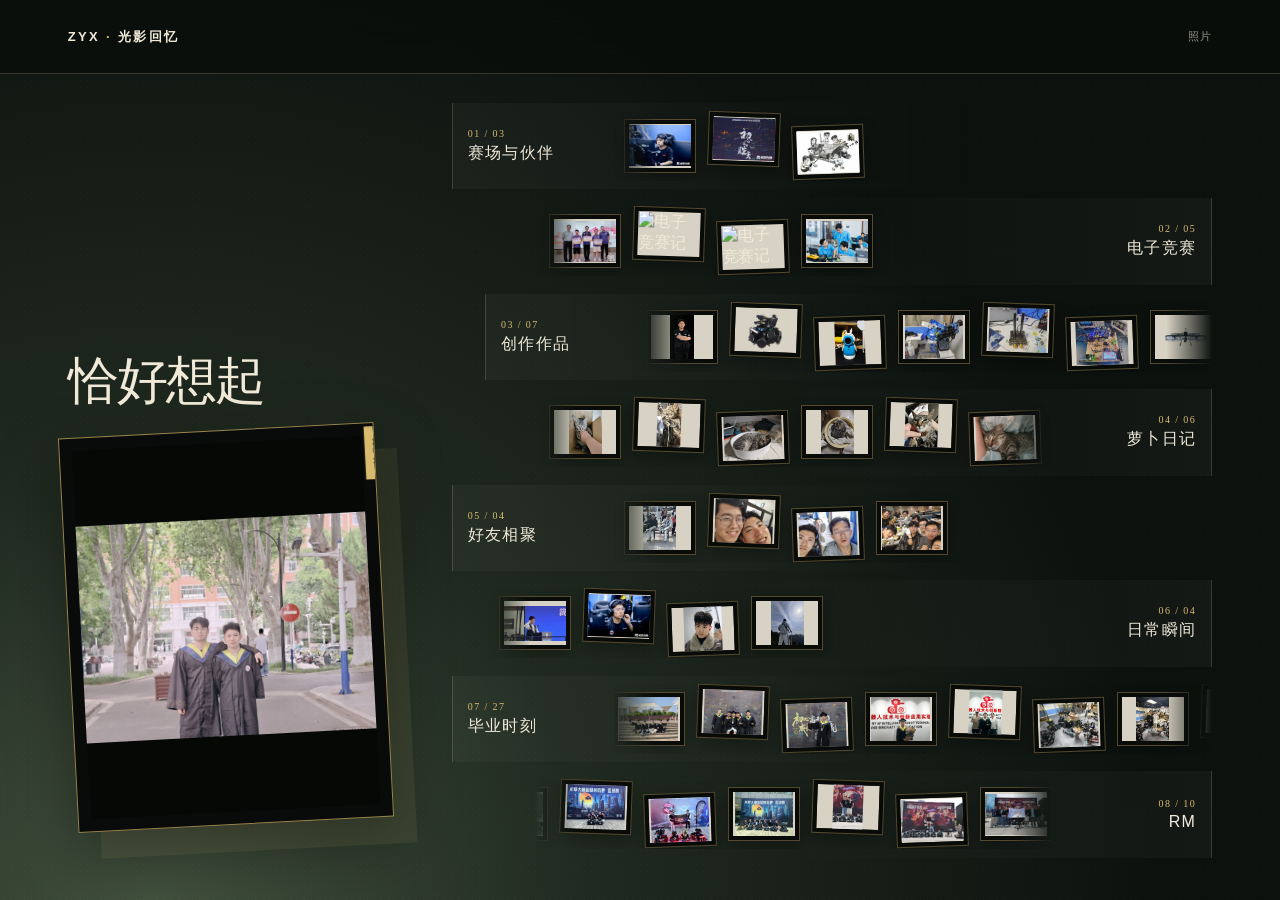
==== commit 02473b86: "Add files via upload" ====
--- a/index.html
+++ b/index.html
@@ -34,8 +34,8 @@
         <div class="photos photos-featured">
           <figure class="photo-card"><img src="web_images/previews/比赛1.webp" data-full-src="web_images/比赛1.jpg" alt="比赛现场" loading="lazy"><figcaption>比赛现场</figcaption></figure>
           <figure class="photo-card"><img src="web_images/previews/步兵2.webp" data-full-src="web_images/步兵2.png" alt="步兵作品" loading="lazy"><figcaption>步兵作品</figcaption></figure>
-          <figure class="photo-card"><img src="web_images/previews/电赛 (1).webp" data-full-src="web_images/电赛 (1).jpeg" alt="电子竞赛记录一" loading="lazy"><figcaption>电子竞赛</figcaption></figure>
-          <figure class="photo-card"><img src="web_images/previews/电赛 (1).webp" data-full-src="web_images/电赛 (1).jpg" alt="电子竞赛记录二" loading="lazy"><figcaption>电子竞赛</figcaption></figure>
+          <figure class="photo-card"><img src="web_images/previews/电赛 (1)-jpeg.webp" data-full-src="web_images/电赛 (1).jpeg" alt="电子竞赛记录一" loading="lazy"><figcaption>电子竞赛</figcaption></figure>
+          <figure class="photo-card"><img src="web_images/previews/电赛 (1)-jpg.webp" data-full-src="web_images/电赛 (1).jpg" alt="电子竞赛记录二" loading="lazy"><figcaption>电子竞赛</figcaption></figure>
           <figure class="photo-card"><img src="web_images/previews/电赛 (2).webp" data-full-src="web_images/电赛 (2).jpeg" alt="电子竞赛记录三" loading="lazy"><figcaption>电子竞赛</figcaption></figure>
           <figure class="photo-card"><img src="web_images/previews/队旗.webp" data-full-src="web_images/队旗.jpg" alt="队旗" loading="lazy"><figcaption>队旗</figcaption></figure>
           <figure class="photo-card"><img src="web_images/previews/无人机.webp" data-full-src="web_images/无人机.jpg" alt="无人机" loading="lazy"><figcaption>无人机</figcaption></figure>
--- a/gallery.css
+++ b/gallery.css
@@ -1,63 +1,79 @@
-:root { color-scheme: dark; --ink:#09090b; --paper:#f4f1eb; --accent:#e9f76a; }
-* { box-sizing:border-box; margin:0; padding:0; } html { scroll-behavior:smooth; } body { overflow-x:hidden; background:var(--ink); color:#fff; font-family:-apple-system,BlinkMacSystemFont,"PingFang SC","Microsoft YaHei",Arial,sans-serif; } img { display:block; max-width:100%; }
-.site-header { position:fixed; inset:20px 0 auto; z-index:10; } nav { width:min(1160px,calc(100% - 32px)); margin:auto; padding:13px 22px; display:flex; align-items:center; justify-content:space-between; border:1px solid rgba(255,255,255,.14); border-radius:999px; background:rgba(16,16,18,.66); backdrop-filter:blur(18px); } .logo,.menu a { color:inherit; text-decoration:none; } .logo { font-size:15px; letter-spacing:.14em; font-weight:700; } .logo span,footer span { color:var(--accent); } .menu { display:flex; gap:25px; } .menu a { color:#c9c8c7; font-size:14px; transition:color .2s; } .menu a:hover { color:var(--accent); }
-.hero { min-height:100vh; position:relative; isolation:isolate; display:grid; place-content:center; justify-items:center; padding:130px 24px 68px; text-align:center; overflow:hidden; } .hero-glow { position:absolute; z-index:-1; width:42vw; height:42vw; border-radius:50%; filter:blur(75px); opacity:.24; pointer-events:none; } .glow-one { background:#8a32d9; top:6%; left:-15%; } .glow-two { background:#3a7bd5; right:-17%; bottom:-4%; } .eyebrow { color:var(--accent); font-size:11px; letter-spacing:.18em; font-weight:700; } .title h1 { margin-top:18px; font-size:clamp(54px,9vw,122px); line-height:.91; letter-spacing:-.075em; } .title h1 em { font-family:Georgia,"Songti SC",serif; font-weight:400; letter-spacing:-.06em; } .hero-copy { max-width:360px; margin:25px auto 27px; color:#b9b7b4; font-size:17px; line-height:1.7; } .primary-button { border:0; border-radius:999px; padding:14px 22px; color:var(--ink); background:var(--accent); font:inherit; font-size:14px; font-weight:700; cursor:pointer; transition:transform .25s,background .25s; } .primary-button:hover { transform:translateY(-3px); background:#fff; } .primary-button span { margin-left:9px; } .logo-frame { width:min(260px,52vw); aspect-ratio:1; display:grid; place-items:center; margin-top:40px; border-radius:50%; background:radial-gradient(circle at 30% 30%,rgba(233,247,106,.22),transparent 50%),rgba(255,255,255,.055); border:1px solid rgba(255,255,255,.12); } .brand-logo { width:78%; height:78%; object-fit:contain; mix-blend-mode:screen; border-radius:16px; } .scroll-hint { position:absolute; bottom:26px; color:#757575; font-size:9px; letter-spacing:.22em; }
-.gallery-section { padding:130px max(24px,calc((100% - 1160px) / 2)); background:var(--paper); color:var(--ink); } .section-heading { display:flex; align-items:end; justify-content:space-between; gap:24px; margin-bottom:90px; } .section-heading .eyebrow { color:#74762a; } .section-heading h2,.about-section h2 { margin-top:15px; font-size:clamp(48px,7vw,86px); letter-spacing:-.075em; line-height:.95; } .gallery-intro { color:#5a5854; line-height:1.65; font-size:15px; } .album { margin-top:82px; } .album:first-of-type { margin-top:0; } .album-heading { display:grid; grid-template-columns:48px 1fr auto; align-items:baseline; gap:12px; padding-bottom:16px; margin-bottom:25px; border-bottom:1px solid rgba(0,0,0,.16); } .album-heading p,.album-heading span { color:#74716a; font-size:11px; letter-spacing:.1em; } .album-heading h3 { font-size:clamp(28px,4vw,42px); letter-spacing:-.055em; }
-.photos { display:grid; grid-template-columns:repeat(3,minmax(0,1fr)); gap:15px; } .photo-card { position:relative; min-height:260px; overflow:hidden; border-radius:15px; background:#d7d2ca; cursor:zoom-in; } .photo-card img { width:100%; height:100%; min-height:260px; object-fit:cover; transition:transform .55s cubic-bezier(.2,.7,.2,1); } .photo-card::after { content:""; position:absolute; inset:0; background:linear-gradient(transparent 56%,rgba(0,0,0,.58)); opacity:.75; transition:opacity .3s; } .photo-card figcaption { position:absolute; z-index:1; left:17px; bottom:14px; color:#fff; font-size:13px; letter-spacing:.04em; transform:translateY(7px); opacity:0; transition:.3s; } .photo-card:hover img { transform:scale(1.055); } .photo-card:hover::after { opacity:1; } .photo-card:hover figcaption { transform:translateY(0); opacity:1; } .photos-featured .photo-card:nth-child(1),.photos-featured .photo-card:nth-child(5) { grid-column:span 2; min-height:380px; }
-.about-section { padding:140px 24px; text-align:center; background:#171719; } .about-section .eyebrow { color:var(--accent); } .about-section h2 { margin:18px 0 27px; } .about-section > p:last-child { color:#aaa; font-size:17px; } footer { padding:28px 24px; color:#777; text-align:center; font-size:10px; letter-spacing:.12em; }
-.lightbox { position:fixed; z-index:30; inset:0; display:grid; place-items:center; padding:28px; background:rgba(0,0,0,.9); opacity:0; pointer-events:none; transition:opacity .25s; } .lightbox.is-open { opacity:1; pointer-events:auto; } .lightbox img { max-width:min(100%,1050px); max-height:78vh; object-fit:contain; border-radius:8px; box-shadow:0 24px 80px #000; } .lightbox-close { position:absolute; top:20px; right:24px; width:42px; height:42px; border:1px solid rgba(255,255,255,.4); border-radius:50%; background:transparent; color:#fff; font-size:30px; line-height:1; cursor:pointer; }
-@media (max-width:700px) { .site-header { inset:12px 0 auto; } .menu { gap:15px; } .menu a { font-size:12px; } .hero { min-height:840px; } .gallery-section { padding-top:85px; } .section-heading { display:block; margin-bottom:60px; } .gallery-intro { margin-top:22px; } .album { margin-top:58px; } .album-heading { grid-template-columns:36px 1fr; } .album-heading span { display:none; } .photos { grid-template-columns:1fr; gap:12px; } .photo-card,.photo-card img,.photos-featured .photo-card:nth-child(1),.photos-featured .photo-card:nth-child(5) { min-height:320px; grid-column:auto; } .photo-card figcaption { opacity:1; transform:none; } .about-section { padding:110px 24px; } }
+:root { --ink:#0d130e; --green:#202b20; --paper:#f1ead9; --gold:#d9bb70; --muted:#aaa18c; --line:rgba(235,219,179,.2); }
+* { box-sizing:border-box; }
+html,body { width:100%; height:100%; overflow:hidden; }
+body { margin:0; color:var(--paper); font-family:-apple-system,BlinkMacSystemFont,"PingFang SC","Microsoft YaHei",Arial,sans-serif; background:radial-gradient(circle at 12% 100%,#43523f 0%,#202a20 30%,#0c110e 70%); }
+body::before { content:""; position:fixed; inset:0; pointer-events:none; z-index:1; opacity:.3; background-image:radial-gradient(rgba(255,247,218,.3) .5px,transparent .7px); background-size:7px 7px; mix-blend-mode:soft-light; }
+.site-header { position:fixed; z-index:10; inset:0 0 auto; height:74px; border-bottom:1px solid var(--line); background:rgba(8,12,10,.68); backdrop-filter:blur(18px); }
+nav { height:100%; display:flex; align-items:center; justify-content:space-between; max-width:none; padding:0 5.3vw; }
+.logo { color:var(--paper); font-size:13px; font-weight:700; letter-spacing:.18em; text-decoration:none; }
+.logo span { color:var(--gold); }
+.menu { display:flex; gap:22px; }
+.menu a { color:rgba(241,234,217,.62); font-size:11px; letter-spacing:.12em; text-decoration:none; }
+.menu a:not([href="#gallery"]) { display:none; }
+#memory-hall { position:relative; z-index:2; width:100%; height:100svh; max-height:100svh; min-height:0; display:grid; grid-template-columns:minmax(230px,26vw) minmax(0,1fr); gap:clamp(28px,4vw,72px); padding:96px 5.3vw 4vh; overflow:hidden; }
+.memory-stage { align-self:end; padding-bottom:4.3vh; min-width:0; }
+.stage-kicker { margin:0; color:var(--gold); font-size:10px; font-weight:700; letter-spacing:.23em; }
+.memory-stage h1 { margin:13px 0 22px; color:var(--paper); font:500 clamp(34px,4vw,63px)/1.08 Georgia,"Songti SC",serif; letter-spacing:-.04em; }
+.stage-photo { position:relative; display:block; width:min(100%,316px); aspect-ratio:4/5; padding:12px; overflow:hidden; border:1px solid rgba(221,189,108,.68); background:#080b09; box-shadow:22px 27px 0 rgba(217,187,112,.08),0 26px 65px rgba(0,0,0,.38); cursor:zoom-in; transform:rotate(-3deg); }
+.stage-photo::before { content:"NOW"; position:absolute; z-index:1; top:18px; right:-29px; padding:6px 12px; color:#161a13; background:var(--gold); font:10px Georgia,serif; letter-spacing:.16em; transform:rotate(90deg); }
+.stage-photo img { display:block; width:100%; height:100%; object-fit:contain; background:#0a0e0b; filter:saturate(.84) contrast(1.05); opacity:1; transition:opacity .26s ease; }
+.stage-photo img.is-fading { opacity:0; }
+.stage-note { margin:19px 0 0; color:rgba(241,234,217,.64); font-size:12px; letter-spacing:.06em; }
+.album-wall { position:relative; min-width:0; min-height:0; height:100%; display:flex; flex-direction:column; justify-content:center; gap:clamp(6px,1vh,12px); overflow:hidden; }
+.album { min-height:0; height:calc((100% - 76px) / 8); display:grid; grid-template-columns:124px minmax(0,1fr); gap:18px; align-items:center; padding:5px 0 5px 15px; border-left:1px solid var(--line); background:linear-gradient(90deg,rgba(255,255,255,.035),transparent 72%); transition:transform .25s ease,background .25s ease; }
+.album:nth-child(even) { margin-left:clamp(16px,6.5vw,86px); grid-template-columns:minmax(0,1fr) 124px; padding:5px 15px 5px 0; border-right:1px solid var(--line); border-left:0; background:linear-gradient(270deg,rgba(255,255,255,.035),transparent 72%); }
+.album:nth-child(3n) { margin-left:clamp(7px,2.6vw,36px); }
+.album:nth-child(even) .album-heading { order:2; text-align:right; }
+.album:nth-child(even) .album-carousel { order:1; }
+.album:hover { background:linear-gradient(90deg,rgba(217,187,112,.14),rgba(255,255,255,.025) 72%); transform:translateX(-6px); }
+.album:nth-child(even):hover { background:linear-gradient(270deg,rgba(217,187,112,.14),rgba(255,255,255,.025) 72%); transform:translateX(6px); }
+.album-heading span { display:block; color:var(--gold); font:10px Georgia,serif; letter-spacing:.14em; }
+.album-heading h2 { margin:4px 0 0; color:var(--paper); font-size:clamp(12px,1.25vw,16px); font-weight:500; letter-spacing:.08em; white-space:nowrap; }
+.album-carousel { min-width:0; overflow:hidden; }
+.photos { display:flex; align-items:center; gap:12px; width:100%; min-width:0; overflow-x:auto; overflow-y:hidden; padding:8px 14px; scrollbar-width:none; overscroll-behavior-x:contain; cursor:grab; touch-action:pan-y; user-select:none; mask-image:linear-gradient(90deg,transparent,#000 8%,#000 92%,transparent); }
+.photos::-webkit-scrollbar { display:none; }
+.photos.is-dragging { cursor:grabbing; }
+.photos.is-resetting { opacity:.28; transition:opacity .24s ease; }
+.photo-card { position:relative; flex:0 0 auto; width:auto; height:clamp(44px,6vh,66px); aspect-ratio:4/3; margin:0; padding:4px; overflow:hidden; border:1px solid rgba(225,195,123,.34); background:#090b09; box-shadow:0 5px 15px rgba(0,0,0,.3); cursor:zoom-in; }
+.photo-card:nth-child(3n+2) { transform:translateY(-7px) rotate(2deg); }
+.photo-card:nth-child(3n) { transform:translateY(6px) rotate(-2deg); }
+.photo-card img { display:block; width:100%; height:100%; min-height:0; object-fit:contain; background:#d8d2c4; }
+.photo-card figcaption { display:none; }
+.photo-card--loop-copy { pointer-events:none; }
+.lightbox { position:fixed; z-index:30; inset:0; display:grid; place-items:center; padding:28px; background:radial-gradient(circle at 50% 45%,rgba(100,89,55,.22),transparent 43%),rgba(11,14,10,.96); opacity:0; pointer-events:none; transition:opacity .25s; }
+.lightbox.is-open { opacity:1; pointer-events:auto; }
+.lightbox img { max-width:min(100%,1050px); max-height:78vh; object-fit:contain; border:8px solid #fbf5e8; border-radius:2px; box-shadow:0 1px 0 rgba(234,199,125,.7),0 28px 82px rgba(0,0,0,.7); }
+.lightbox-close,.lightbox-nav { position:absolute; z-index:1; border:1px solid rgba(241,213,151,.54); color:#faebc9; background:rgba(39,44,31,.55); cursor:pointer; }
+.lightbox-close { top:20px; right:24px; width:42px; height:42px; border-radius:50%; font-size:30px; line-height:1; }
+.lightbox-nav { top:50%; width:46px; height:46px; border-radius:50%; font-size:22px; transform:translateY(-50%); }
+.lightbox-previous { left:26px; }
+.lightbox-next { right:26px; }
+footer { display:none; }
 
-/* Each album is a three-photo horizontal strip; all images stay whole. */
-.album-carousel { position:relative; }
-.photos { display:flex; align-items:flex-start; gap:15px; overflow-x:auto; overscroll-behavior-x:contain; padding:0; cursor:grab; scroll-snap-type:x mandatory; scrollbar-width:none; -ms-overflow-style:none; touch-action:pan-y; user-select:none; }
-.photos::-webkit-scrollbar { display:none; }
-.photos.is-dragging { cursor:grabbing; scroll-snap-type:none; }
-.film-strip { gap:10px; padding:23px 16px; border:1px solid #312a24; border-radius:4px; background-color:#15110f; background-image:repeating-linear-gradient(90deg,transparent 0 12px,#c7c0b5 12px 25px,transparent 25px 40px),repeating-linear-gradient(90deg,transparent 0 12px,#c7c0b5 12px 25px,transparent 25px 40px),linear-gradient(#15110f,#15110f); background-position:0 5px,0 calc(100% - 5px),0 0; background-size:auto 9px,auto 9px,100% 100%; background-repeat:repeat-x,repeat-x,no-repeat; box-shadow:inset 0 0 0 1px rgba(255,255,255,.03),0 12px 28px rgba(20,16,12,.12); }
-.film-strip .photo-card { border-radius:2px; background:#0c0b0a; box-shadow:0 3px 10px rgba(0,0,0,.35); }
-.photo-card { flex:0 0 calc((100% - 30px) / 3); aspect-ratio:4 / 3; min-height:0; margin:0; scroll-snap-align:start; break-inside:avoid; background:#ded9d0; }
-.photo-card img { width:100%; height:100%; min-height:0; object-fit:contain; }
-.photos-featured .photo-card:nth-child(1),.photos-featured .photo-card:nth-child(5) { min-height:0; grid-column:auto; }
-.photo-card--portrait,.photo-card--landscape { display:block; background:#ded9d0; aspect-ratio:4 / 3; }
-.photo-card--portrait img,.photo-card--landscape img { width:100%; height:100%; object-fit:contain; }
-@media (max-width:700px) { .photos { gap:10px; } .film-strip { padding:18px 9px; } .photo-card { flex-basis:calc((100% - 20px) / 3); } .photo-card,.photo-card img { min-height:0; } }
+@media (max-width:700px) {
+  html,body { height:auto; min-height:100%; overflow-x:hidden; overflow-y:auto; }
+  body { background:linear-gradient(145deg,#151d16,#283324 42%,#161d16); }
+  .site-header { height:62px; }
+  nav { padding:0 5vw; }
+  .menu { display:none; }
+  #memory-hall { height:auto; max-height:none; min-height:100svh; display:block; padding:86px 5vw 48px; overflow:visible; }
+  .memory-stage { width:min(100%,340px); margin:0 auto 42px; padding:0; }
+  .memory-stage h1 { font-size:42px; }
+  .stage-photo { width:100%; transform:rotate(-1.5deg); }
+  .album-wall { display:flex; height:auto; overflow:visible; gap:27px; }
+  .album,.album:nth-child(even),.album:nth-child(3n) { width:100%; height:auto; min-height:0; display:block; margin:0; padding:0; border:0; background:transparent; }
+  .album-heading,.album:nth-child(even) .album-heading { display:flex; align-items:baseline; justify-content:space-between; margin:0 0 8px; text-align:left; }
+  .album-heading h2 { font-size:18px; }
+  .album-carousel { width:100%; }
+  .photos { gap:10px; padding:13px 11px; border:1px solid rgba(225,195,123,.25); background:rgba(7,10,7,.68); mask-image:none; }
+  .photo-card { flex:0 0 43vw; width:43vw; height:auto; aspect-ratio:4/3; }
+  .lightbox { padding:18px; }
+  .lightbox img { max-width:calc(100% - 18px); max-height:72vh; border-width:6px; }
+  .lightbox-nav { top:auto; bottom:20px; transform:none; width:42px; height:42px; }
+  .lightbox-previous { left:calc(50% - 85px); }
+  .lightbox-next { right:calc(50% - 85px); }
+}
 
-/* Keep the film-strip gallery focused on imagery alone. */
-.photo-card figcaption { display:none; }
-
-/* Memory-book refinement: warm paper, softened ink, and gentle page-like motion. */
-:root { --ink:#2f3428; --paper:#f3ede2; --accent:#e4c67f; }
-body { background:var(--ink); }
-nav { border-color:rgba(239,227,199,.2); background:rgba(39,44,32,.74); }
-.menu a { color:#dad4c6; }
-.menu a:hover { color:#f6d992; }
-.hero { background:radial-gradient(circle at 18% 18%,rgba(227,190,111,.16),transparent 25%),radial-gradient(circle at 82% 76%,rgba(142,164,101,.2),transparent 29%),var(--ink); }
-.hero::after { content:""; position:absolute; inset:0; z-index:-1; pointer-events:none; opacity:.3; background-image:radial-gradient(rgba(255,255,255,.22) .55px,transparent .75px); background-size:5px 5px; mix-blend-mode:soft-light; }
-.glow-one { background:#d6a657; } .glow-two { background:#8d9d68; }
-.eyebrow { color:#ecd18f; }
-.hero-copy { color:#d0cbbe; }
-.hero-actions { display:flex; justify-content:center; flex-wrap:wrap; gap:11px; }
-.primary-button { color:#333729; background:#ead18e; box-shadow:0 10px 24px rgba(0,0,0,.14); }
-.primary-button:hover { background:#fff4d4; }
-.memory-button { border:1px solid rgba(246,230,190,.45); border-radius:999px; padding:13px 20px; color:#f5edda; background:rgba(255,255,255,.05); font:inherit; font-size:14px; cursor:pointer; transition:transform .25s,background .25s,border-color .25s; }
-.memory-button:hover { transform:translateY(-3px); background:rgba(255,255,255,.12); border-color:#f4d98f; }
-.memory-button span { margin-left:8px; }
-.logo-frame { background:radial-gradient(circle at 30% 30%,rgba(239,199,112,.24),transparent 50%),rgba(255,255,255,.05); border-color:rgba(244,225,178,.22); box-shadow:0 18px 45px rgba(0,0,0,.16); }
-.gallery-section { background-color:var(--paper); background-image:linear-gradient(rgba(92,76,50,.035) 1px,transparent 1px),linear-gradient(90deg,rgba(92,76,50,.025) 1px,transparent 1px); background-size:26px 26px; }
-.section-heading .eyebrow { color:#8f7b47; }
-.gallery-intro { color:#6f6759; }
-.album-heading { border-bottom-color:rgba(70,57,36,.2); }
-.album-heading p,.album-heading span { color:#897b61; }
-.album-meta { display:flex; align-items:center; justify-content:flex-end; gap:11px; }
-.album-progress { min-width:40px; padding:5px 8px; border:1px solid rgba(116,96,59,.23); border-radius:999px; color:#5b513d !important; background:rgba(255,255,255,.48); text-align:center; font-variant-numeric:tabular-nums; }
-.film-strip { border-color:#4a3c2d; background-color:#262019; box-shadow:inset 0 0 0 1px rgba(255,255,255,.06),0 14px 30px rgba(66,48,29,.16); }
-.film-strip .photo-card { transition:transform .28s ease,box-shadow .28s ease; box-shadow:0 3px 10px rgba(0,0,0,.38); }
-.film-strip .photo-card:hover { transform:translateY(-6px) rotate(-.35deg); box-shadow:0 13px 25px rgba(0,0,0,.35); }
-.about-section { background:linear-gradient(135deg,#34392d,#252a20); }
-.lightbox { background:rgba(25,28,20,.94); backdrop-filter:blur(12px); }
-.lightbox img { border:9px solid #f7f0e4; border-radius:3px; box-shadow:0 25px 80px rgba(0,0,0,.55); }
-.lightbox-nav { position:absolute; top:50%; z-index:1; width:46px; height:46px; border:1px solid rgba(255,248,229,.38); border-radius:50%; color:#fff8e7; background:rgba(255,255,255,.08); font:inherit; font-size:22px; cursor:pointer; transform:translateY(-50%); transition:background .2s,transform .2s; }
-.lightbox-nav:hover { background:rgba(234,209,142,.27); transform:translateY(-50%) scale(1.06); }
-.lightbox-previous { left:26px; } .lightbox-next { right:26px; }
-@media (max-width:700px) { .hero-actions { max-width:290px; margin:auto; } .memory-button,.primary-button { width:100%; } .album-meta > span:first-child { display:none; } .album-heading { align-items:center; } .lightbox { padding:18px; } .lightbox img { max-width:calc(100% - 18px); max-height:72vh; border-width:6px; } .lightbox-nav { top:auto; bottom:20px; width:42px; height:42px; transform:none; } .lightbox-nav:hover { transform:scale(1.04); } .lightbox-previous { left:calc(50% - 85px); } .lightbox-next { right:calc(50% - 85px); } }
-@media (prefers-reduced-motion:reduce) { *,*::before,*::after { scroll-behavior:auto !important; animation-duration:.01ms !important; transition-duration:.01ms !important; } }
+@media (prefers-reduced-motion:reduce) {
+  *,*::before,*::after { scroll-behavior:auto!important; animation-duration:.01ms!important; transition-duration:.01ms!important; }
+}
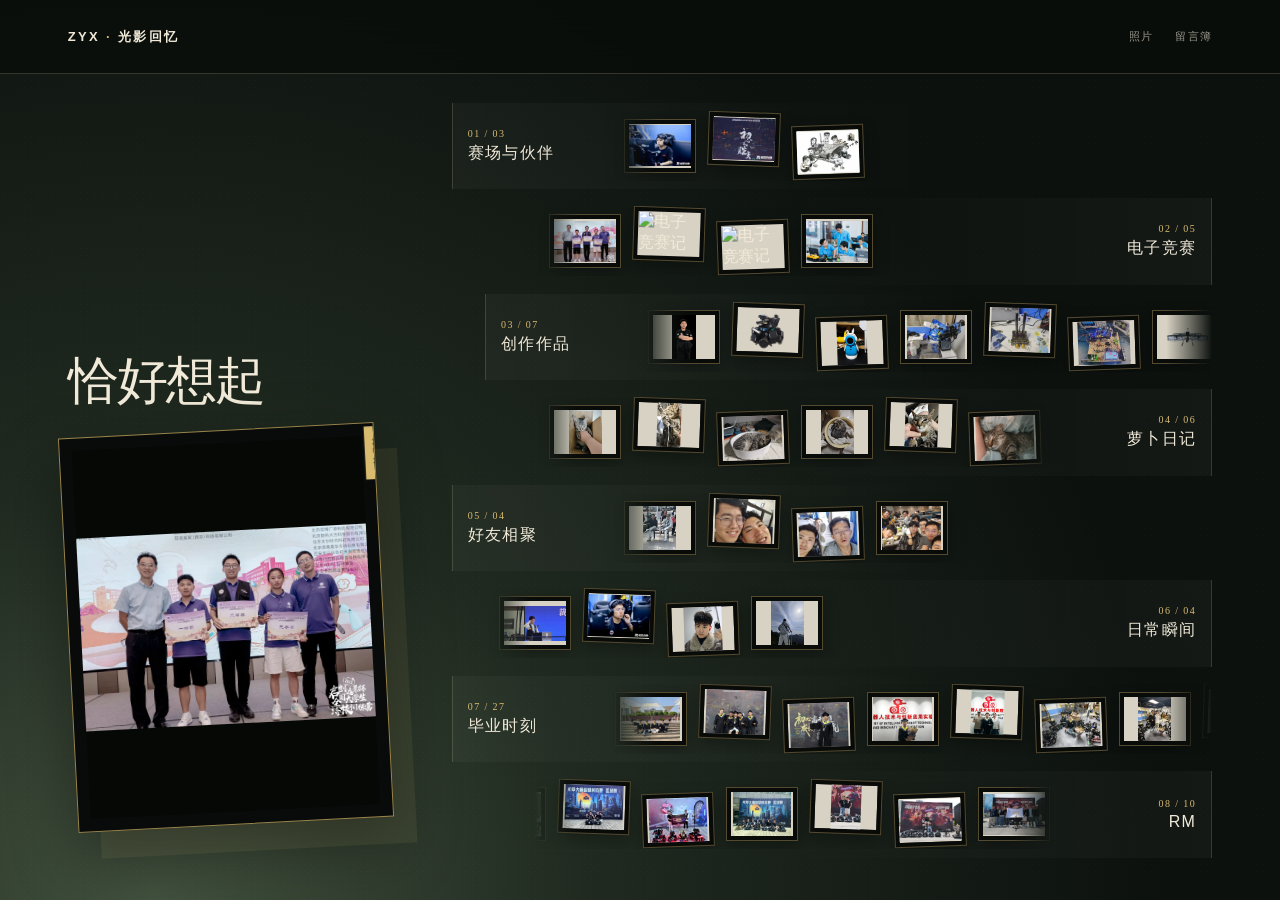
==== commit a8beae05: "Add files via upload" ====
--- a/index.html
+++ b/index.html
@@ -12,7 +12,7 @@
   <header class="site-header">
     <nav aria-label="主导航">
       <a class="logo" href="#home" aria-label="返回首页">ZYX <span>·</span> 光影回忆</a>
-      <div class="menu"><a href="#home">首页</a><a href="#gallery">照片</a><a href="#about">关于</a></div>
+      <div class="menu"><a href="#home">首页</a><a href="#gallery">照片</a><a href="guestbook.html">留言簿</a><a href="#about">关于</a></div>
     </nav>
   </header>
   <main>
--- a/gallery.css
+++ b/gallery.css
@@ -10,6 +10,7 @@
 .menu { display:flex; gap:22px; }
 .menu a { color:rgba(241,234,217,.62); font-size:11px; letter-spacing:.12em; text-decoration:none; }
 .menu a:not([href="#gallery"]) { display:none; }
+.menu a[href="guestbook.html"] { display:inline; }
 #memory-hall { position:relative; z-index:2; width:100%; height:100svh; max-height:100svh; min-height:0; display:grid; grid-template-columns:minmax(230px,26vw) minmax(0,1fr); gap:clamp(28px,4vw,72px); padding:96px 5.3vw 4vh; overflow:hidden; }
 .memory-stage { align-self:end; padding-bottom:4.3vh; min-width:0; }
 .stage-kicker { margin:0; color:var(--gold); font-size:10px; font-weight:700; letter-spacing:.23em; }
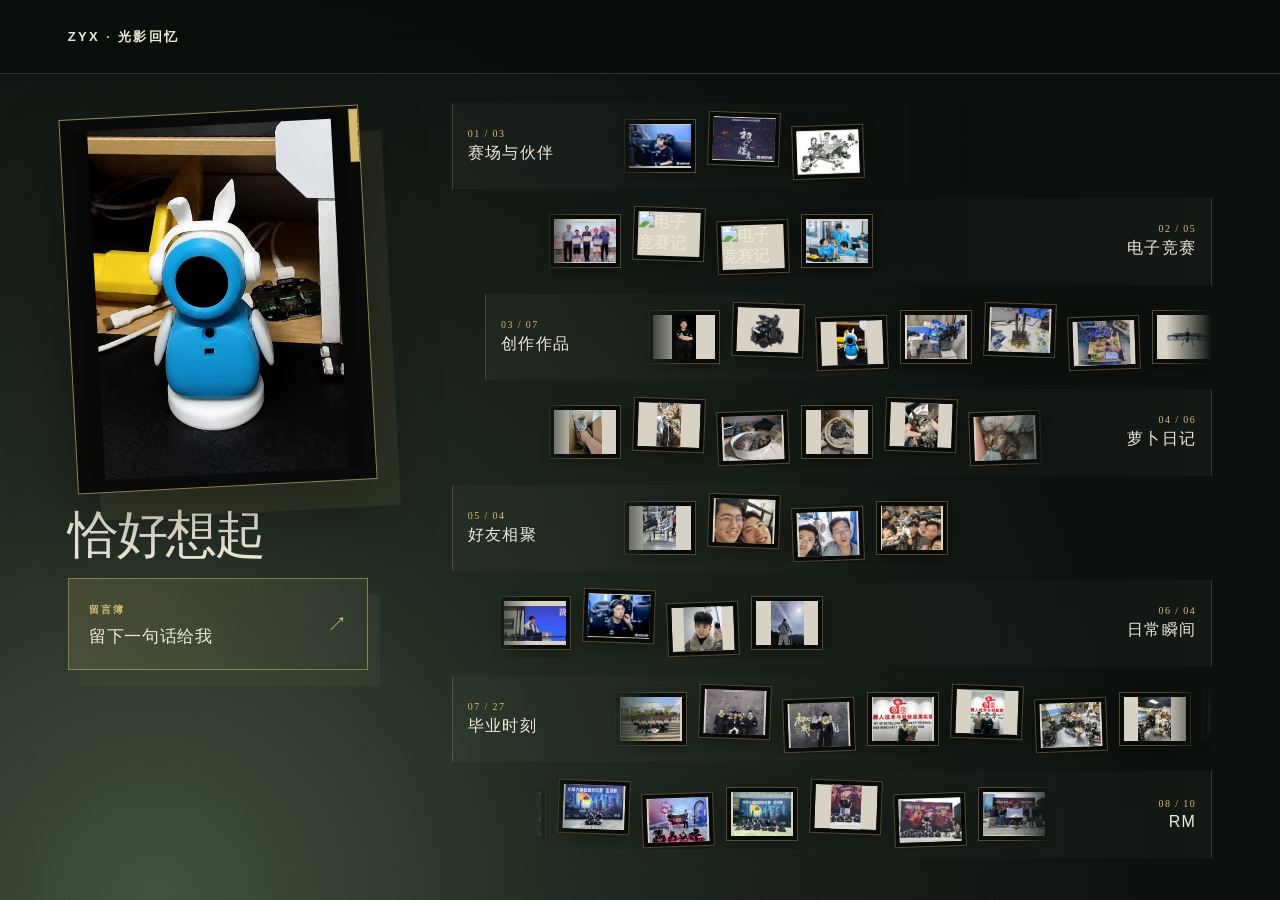
==== commit a73d84e1: "Add files via upload" ====
--- a/index.html
+++ b/index.html
@@ -12,7 +12,6 @@
   <header class="site-header">
     <nav aria-label="主导航">
       <a class="logo" href="#home" aria-label="返回首页">ZYX <span>·</span> 光影回忆</a>
-      <div class="menu"><a href="#home">首页</a><a href="#gallery">照片</a><a href="guestbook.html">留言簿</a><a href="#about">关于</a></div>
     </nav>
   </header>
   <main>
--- a/gallery.css
+++ b/gallery.css
@@ -7,18 +7,21 @@
 nav { height:100%; display:flex; align-items:center; justify-content:space-between; max-width:none; padding:0 5.3vw; }
 .logo { color:var(--paper); font-size:13px; font-weight:700; letter-spacing:.18em; text-decoration:none; }
 .logo span { color:var(--gold); }
-.menu { display:flex; gap:22px; }
-.menu a { color:rgba(241,234,217,.62); font-size:11px; letter-spacing:.12em; text-decoration:none; }
-.menu a:not([href="#gallery"]) { display:none; }
-.menu a[href="guestbook.html"] { display:inline; }
 #memory-hall { position:relative; z-index:2; width:100%; height:100svh; max-height:100svh; min-height:0; display:grid; grid-template-columns:minmax(230px,26vw) minmax(0,1fr); gap:clamp(28px,4vw,72px); padding:96px 5.3vw 4vh; overflow:hidden; }
-.memory-stage { align-self:end; padding-bottom:4.3vh; min-width:0; }
+.memory-stage { align-self:stretch; display:flex; flex-direction:column; justify-content:flex-start; min-width:0; padding-top:clamp(6px,1.8vh,22px); }
 .stage-kicker { margin:0; color:var(--gold); font-size:10px; font-weight:700; letter-spacing:.23em; }
-.memory-stage h1 { margin:13px 0 22px; color:var(--paper); font:500 clamp(34px,4vw,63px)/1.08 Georgia,"Songti SC",serif; letter-spacing:-.04em; }
-.stage-photo { position:relative; display:block; width:min(100%,316px); aspect-ratio:4/5; padding:12px; overflow:hidden; border:1px solid rgba(221,189,108,.68); background:#080b09; box-shadow:22px 27px 0 rgba(217,187,112,.08),0 26px 65px rgba(0,0,0,.38); cursor:zoom-in; transform:rotate(-3deg); }
+.memory-stage h1 { margin:20px 0 16px; color:var(--paper); font:500 clamp(34px,4vw,63px)/1.08 Georgia,"Songti SC",serif; letter-spacing:-.04em; }
+.stage-photo { position:relative; display:block; width:min(100%,300px); aspect-ratio:4/5; padding:12px; overflow:hidden; border:1px solid rgba(221,189,108,.68); background:#080b09; box-shadow:22px 27px 0 rgba(217,187,112,.08),0 26px 65px rgba(0,0,0,.38); cursor:zoom-in; transform:rotate(-3deg); }
 .stage-photo::before { content:"NOW"; position:absolute; z-index:1; top:18px; right:-29px; padding:6px 12px; color:#161a13; background:var(--gold); font:10px Georgia,serif; letter-spacing:.16em; transform:rotate(90deg); }
 .stage-photo img { display:block; width:100%; height:100%; object-fit:contain; background:#0a0e0b; filter:saturate(.84) contrast(1.05); opacity:1; transition:opacity .26s ease; }
 .stage-photo img.is-fading { opacity:0; }
+.guestbook-entry { position:relative; display:grid; grid-template-columns:1fr auto; grid-template-rows:auto auto; align-items:center; width:min(100%,300px); min-height:92px; padding:18px 20px; overflow:hidden; color:var(--paper); border:1px solid rgba(221,189,108,.48); background:linear-gradient(115deg,rgba(217,187,112,.17),rgba(255,255,255,.035)); box-shadow:12px 16px 0 rgba(217,187,112,.05); text-decoration:none; transition:transform .22s ease,background .22s ease; }
+.guestbook-entry::before { content:""; position:absolute; inset:0; opacity:.22; background-image:radial-gradient(rgba(255,247,218,.32) .5px,transparent .7px); background-size:6px 6px; }
+.guestbook-entry span,.guestbook-entry strong,.guestbook-entry i { position:relative; }
+.guestbook-entry span { align-self:end; color:var(--gold); font-size:10px; font-weight:700; letter-spacing:.2em; }
+.guestbook-entry strong { grid-column:1; margin-top:5px; font:500 17px Georgia,"Songti SC",serif; letter-spacing:.04em; }
+.guestbook-entry i { grid-column:2; grid-row:1 / -1; padding-left:18px; color:var(--gold); font-size:20px; font-style:normal; }
+.guestbook-entry:hover { background:linear-gradient(115deg,rgba(217,187,112,.28),rgba(255,255,255,.06)); transform:translateY(-3px); }
 .stage-note { margin:19px 0 0; color:rgba(241,234,217,.64); font-size:12px; letter-spacing:.06em; }
 .album-wall { position:relative; min-width:0; min-height:0; height:100%; display:flex; flex-direction:column; justify-content:center; gap:clamp(6px,1vh,12px); overflow:hidden; }
 .album { min-height:0; height:calc((100% - 76px) / 8); display:grid; grid-template-columns:124px minmax(0,1fr); gap:18px; align-items:center; padding:5px 0 5px 15px; border-left:1px solid var(--line); background:linear-gradient(90deg,rgba(255,255,255,.035),transparent 72%); transition:transform .25s ease,background .25s ease; }
@@ -56,11 +59,11 @@
   body { background:linear-gradient(145deg,#151d16,#283324 42%,#161d16); }
   .site-header { height:62px; }
   nav { padding:0 5vw; }
-  .menu { display:none; }
   #memory-hall { height:auto; max-height:none; min-height:100svh; display:block; padding:86px 5vw 48px; overflow:visible; }
   .memory-stage { width:min(100%,340px); margin:0 auto 42px; padding:0; }
   .memory-stage h1 { font-size:42px; }
   .stage-photo { width:100%; transform:rotate(-1.5deg); }
+  .guestbook-entry { width:100%; min-height:86px; }
   .album-wall { display:flex; height:auto; overflow:visible; gap:27px; }
   .album,.album:nth-child(even),.album:nth-child(3n) { width:100%; height:auto; min-height:0; display:block; margin:0; padding:0; border:0; background:transparent; }
   .album-heading,.album:nth-child(even) .album-heading { display:flex; align-items:baseline; justify-content:space-between; margin:0 0 8px; text-align:left; }
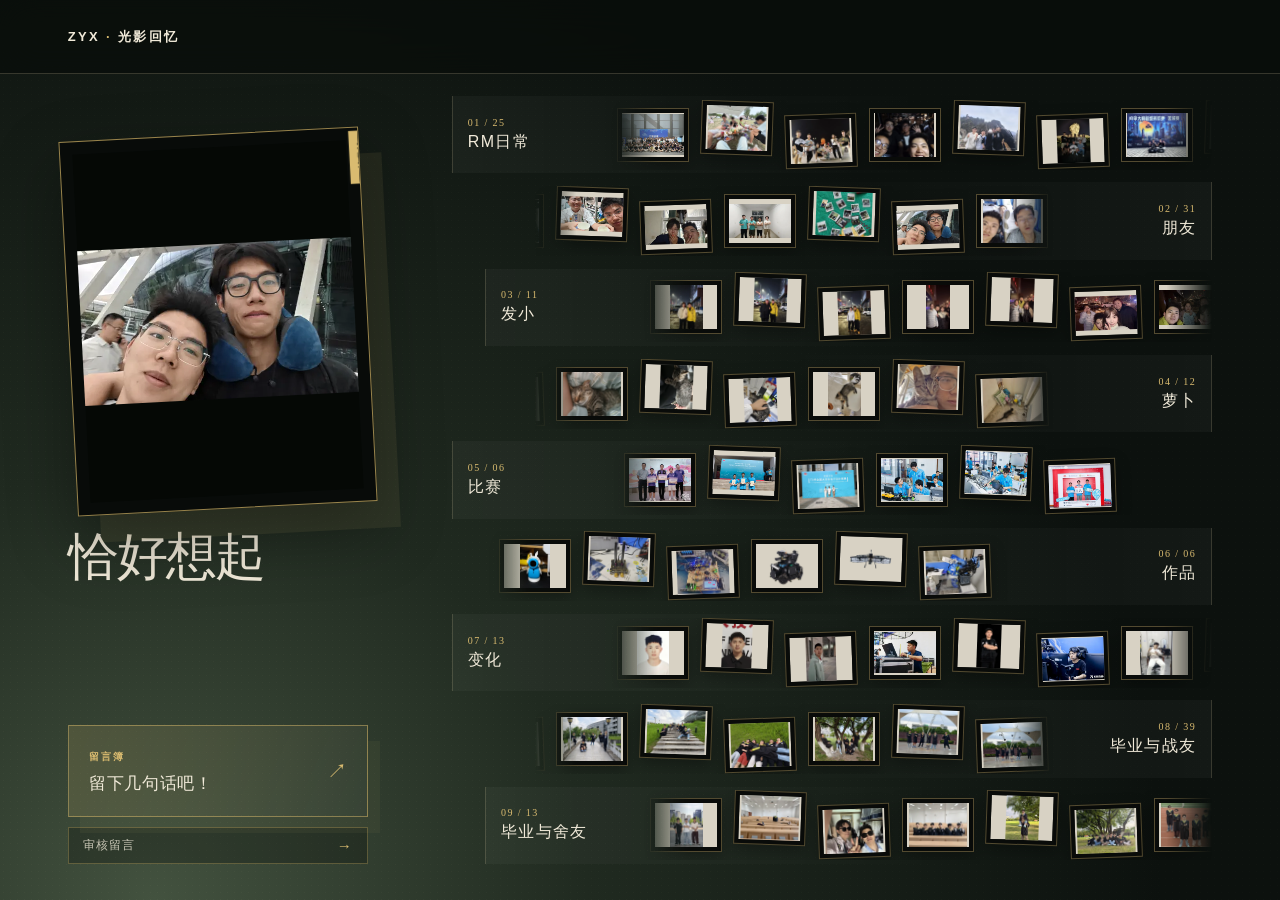
==== commit 545ea1f1: "更新相册分类和照片" ====
--- a/index.html
+++ b/index.html
@@ -9,115 +9,11 @@
   <link rel="stylesheet" href="gallery.css">
 </head>
 <body>
-  <header class="site-header">
-    <nav aria-label="主导航">
-      <a class="logo" href="#home" aria-label="返回首页">ZYX <span>·</span> 光影回忆</a>
-    </nav>
-  </header>
-  <main>
-    <section class="hero" id="home">
-      <div class="hero-glow glow-one"></div><div class="hero-glow glow-two"></div>
-      <div class="title">
-        <p class="eyebrow">A MEMORY BOOK · 2026</p>
-        <h1>记录<br><em>每一个瞬间</em></h1>
-        <p class="hero-copy">把值得珍藏的光、笑容和旅程，夹进这本只属于我们的纪念册。</p>
-        <div class="hero-actions"><button class="primary-button" type="button" data-scroll-to="gallery">翻开纪念册 <span aria-hidden="true">↓</span></button><button class="memory-button" type="button" data-random-photo>随机翻一张 <span aria-hidden="true">↗</span></button></div>
-      </div>
-      <div class="logo-frame"><img class="brand-logo" src="web_images/logo.jpg" alt="ANG YI Y 品牌标志"></div>
-      <p class="scroll-hint">TURN THE PAGE TO EXPLORE</p>
-    </section>
-    <section class="gallery-section" id="gallery">
-      <div class="section-heading"><div><p class="eyebrow">PHOTO COLLECTION</p><h2>所有回忆</h2></div><p class="gallery-intro">65 张照片，8 个主题相册。<br>拖动胶片，慢慢回看。</p></div>
-      <section class="album" aria-labelledby="album-work">
-        <div class="album-heading"><p>01</p><h3 id="album-work">比赛与作品</h3><span>13 PHOTOS</span></div>
-        <div class="photos photos-featured">
-          <figure class="photo-card"><img src="web_images/previews/比赛1.webp" data-full-src="web_images/比赛1.jpg" alt="比赛现场" loading="lazy"><figcaption>比赛现场</figcaption></figure>
-          <figure class="photo-card"><img src="web_images/previews/步兵2.webp" data-full-src="web_images/步兵2.png" alt="步兵作品" loading="lazy"><figcaption>步兵作品</figcaption></figure>
-          <figure class="photo-card"><img src="web_images/previews/电赛 (1)-jpeg.webp" data-full-src="web_images/电赛 (1).jpeg" alt="电子竞赛记录一" loading="lazy"><figcaption>电子竞赛</figcaption></figure>
-          <figure class="photo-card"><img src="web_images/previews/电赛 (1)-jpg.webp" data-full-src="web_images/电赛 (1).jpg" alt="电子竞赛记录二" loading="lazy"><figcaption>电子竞赛</figcaption></figure>
-          <figure class="photo-card"><img src="web_images/previews/电赛 (2).webp" data-full-src="web_images/电赛 (2).jpeg" alt="电子竞赛记录三" loading="lazy"><figcaption>电子竞赛</figcaption></figure>
-          <figure class="photo-card"><img src="web_images/previews/队旗.webp" data-full-src="web_images/队旗.jpg" alt="队旗" loading="lazy"><figcaption>队旗</figcaption></figure>
-          <figure class="photo-card"><img src="web_images/previews/无人机.webp" data-full-src="web_images/无人机.jpg" alt="无人机" loading="lazy"><figcaption>无人机</figcaption></figure>
-          <figure class="photo-card"><img src="web_images/previews/张艺馨.webp" data-full-src="web_images/张艺馨.png" alt="张艺馨作品" loading="lazy"><figcaption>作品记录</figcaption></figure>
-          <figure class="photo-card"><img src="web_images/previews/作品 (1).webp" data-full-src="web_images/作品 (1).jpg" alt="作品一" loading="lazy"><figcaption>作品 01</figcaption></figure>
-          <figure class="photo-card"><img src="web_images/previews/作品 (2).webp" data-full-src="web_images/作品 (2).jpg" alt="作品二" loading="lazy"><figcaption>作品 02</figcaption></figure>
-          <figure class="photo-card"><img src="web_images/previews/作品 (3).webp" data-full-src="web_images/作品 (3).jpg" alt="作品三" loading="lazy"><figcaption>作品 03</figcaption></figure>
-          <figure class="photo-card"><img src="web_images/previews/作品（4）.webp" data-full-src="web_images/作品（4）.png" alt="作品四" loading="lazy"><figcaption>作品 04</figcaption></figure>
-          <figure class="photo-card"><img src="web_images/previews/Image_1773993676754_74.webp" data-full-src="web_images/Image_1773993676754_74.jpg" alt="创作记录" loading="lazy"><figcaption>创作记录</figcaption></figure>
-        </div>
-      </section>
-      <section class="album" aria-labelledby="album-life">
-        <div class="album-heading"><p>02</p><h3 id="album-life">日常记录</h3><span>17 PHOTOS</span></div>
-        <div class="photos">
-          <figure class="photo-card"><img src="web_images/previews/封面1.webp" data-full-src="web_images/封面1.jpg" alt="日常封面" loading="lazy"><figcaption>日常封面</figcaption></figure>
-          <figure class="photo-card"><img src="web_images/previews/六人组.webp" data-full-src="web_images/六人组.jpg" alt="六人合照" loading="lazy"><figcaption>六人组</figcaption></figure>
-          <figure class="photo-card"><img src="web_images/previews/萝卜 (1).webp" data-full-src="web_images/萝卜 (1).jpg" alt="萝卜记录一" loading="lazy"><figcaption>萝卜</figcaption></figure>
-          <figure class="photo-card"><img src="web_images/previews/萝卜 (2).webp" data-full-src="web_images/萝卜 (2).jpg" alt="萝卜记录二" loading="lazy"><figcaption>萝卜</figcaption></figure>
-          <figure class="photo-card"><img src="web_images/previews/萝卜 (3).webp" data-full-src="web_images/萝卜 (3).jpg" alt="萝卜记录三" loading="lazy"><figcaption>萝卜</figcaption></figure>
-          <figure class="photo-card"><img src="web_images/previews/萝卜 (4).webp" data-full-src="web_images/萝卜 (4).jpg" alt="萝卜记录四" loading="lazy"><figcaption>萝卜</figcaption></figure>
-          <figure class="photo-card"><img src="web_images/previews/萝卜 (5).webp" data-full-src="web_images/萝卜 (5).jpg" alt="萝卜记录五" loading="lazy"><figcaption>萝卜</figcaption></figure>
-          <figure class="photo-card"><img src="web_images/previews/萝卜 (6).webp" data-full-src="web_images/萝卜 (6).jpg" alt="萝卜记录六" loading="lazy"><figcaption>萝卜</figcaption></figure>
-          <figure class="photo-card"><img src="web_images/previews/惬意 (1).webp" data-full-src="web_images/惬意 (1).jpg" alt="惬意时刻一" loading="lazy"><figcaption>惬意</figcaption></figure>
-          <figure class="photo-card"><img src="web_images/previews/惬意 (2).webp" data-full-src="web_images/惬意 (2).jpg" alt="惬意时刻二" loading="lazy"><figcaption>惬意</figcaption></figure>
-          <figure class="photo-card"><img src="web_images/previews/惬意 (3).webp" data-full-src="web_images/惬意 (3).jpg" alt="惬意时刻三" loading="lazy"><figcaption>惬意</figcaption></figure>
-          <figure class="photo-card"><img src="web_images/previews/惬意 (4).webp" data-full-src="web_images/惬意 (4).jpg" alt="惬意时刻四" loading="lazy"><figcaption>惬意</figcaption></figure>
-          <figure class="photo-card"><img src="web_images/previews/帅的 (1).webp" data-full-src="web_images/帅的 (1).jpg" alt="生活照片一" loading="lazy"><figcaption>日常瞬间</figcaption></figure>
-          <figure class="photo-card"><img src="web_images/previews/帅的 (2).webp" data-full-src="web_images/帅的 (2).jpg" alt="生活照片二" loading="lazy"><figcaption>日常瞬间</figcaption></figure>
-          <figure class="photo-card"><img src="web_images/previews/帅的 (3).webp" data-full-src="web_images/帅的 (3).jpg" alt="生活照片三" loading="lazy"><figcaption>日常瞬间</figcaption></figure>
-          <figure class="photo-card"><img src="web_images/previews/帅的 (4).webp" data-full-src="web_images/帅的 (4).jpg" alt="生活照片四" loading="lazy"><figcaption>日常瞬间</figcaption></figure>
-          <figure class="photo-card"><img src="web_images/previews/RM-zyx.webp" data-full-src="web_images/RM-zyx.jpg" alt="RM 合照" loading="lazy"><figcaption>RM · ZYX</figcaption></figure>
-        </div>
-      </section>
-      <section class="album" aria-labelledby="album-rm">
-        <div class="album-heading"><p>03</p><h3 id="album-rm">RM</h3><span>7 PHOTOS</span></div>
-        <div class="photos">
-          <figure class="photo-card"><img src="web_images/previews/RM (1).webp" data-full-src="web_images/RM (1).jpg" alt="RM 记录一" loading="lazy"><figcaption>RM · 01</figcaption></figure>
-          <figure class="photo-card"><img src="web_images/previews/RM (2).webp" data-full-src="web_images/RM (2).jpg" alt="RM 记录二" loading="lazy"><figcaption>RM · 02</figcaption></figure>
-          <figure class="photo-card"><img src="web_images/previews/RM (3).webp" data-full-src="web_images/RM (3).jpg" alt="RM 记录三" loading="lazy"><figcaption>RM · 03</figcaption></figure>
-          <figure class="photo-card"><img src="web_images/previews/RM (4).webp" data-full-src="web_images/RM (4).jpg" alt="RM 记录四" loading="lazy"><figcaption>RM · 04</figcaption></figure>
-          <figure class="photo-card"><img src="web_images/previews/RM (5).webp" data-full-src="web_images/RM (5).jpg" alt="RM 记录五" loading="lazy"><figcaption>RM · 05</figcaption></figure>
-          <figure class="photo-card"><img src="web_images/previews/RM (6).webp" data-full-src="web_images/RM (6).jpg" alt="RM 记录六" loading="lazy"><figcaption>RM · 06</figcaption></figure>
-          <figure class="photo-card"><img src="web_images/previews/RM (7).webp" data-full-src="web_images/RM (7).jpg" alt="RM 记录七" loading="lazy"><figcaption>RM · 07</figcaption></figure>
-        </div>
-      </section>
-      <section class="album" aria-labelledby="album-graduation">
-        <div class="album-heading"><p>08</p><h3 id="album-graduation">毕业时刻</h3><span>27 PHOTOS</span></div>
-        <div class="photos">
-          <figure class="photo-card"><img src="web_images/previews/毕业 (1).webp" data-full-src="web_images/毕业 (1).jpg" alt="毕业照片 01" loading="lazy"><figcaption>毕业 · 01</figcaption></figure>
-          <figure class="photo-card"><img src="web_images/previews/毕业 (2).webp" data-full-src="web_images/毕业 (2).jpg" alt="毕业照片 02" loading="lazy"><figcaption>毕业 · 02</figcaption></figure>
-          <figure class="photo-card"><img src="web_images/previews/毕业 (3).webp" data-full-src="web_images/毕业 (3).jpg" alt="毕业照片 03" loading="lazy"><figcaption>毕业 · 03</figcaption></figure>
-          <figure class="photo-card"><img src="web_images/previews/毕业 (4).webp" data-full-src="web_images/毕业 (4).jpg" alt="毕业照片 04" loading="lazy"><figcaption>毕业 · 04</figcaption></figure>
-          <figure class="photo-card"><img src="web_images/previews/毕业 (5).webp" data-full-src="web_images/毕业 (5).jpg" alt="毕业照片 05" loading="lazy"><figcaption>毕业 · 05</figcaption></figure>
-          <figure class="photo-card"><img src="web_images/previews/毕业 (6).webp" data-full-src="web_images/毕业 (6).jpg" alt="毕业照片 06" loading="lazy"><figcaption>毕业 · 06</figcaption></figure>
-          <figure class="photo-card"><img src="web_images/previews/毕业 (7).webp" data-full-src="web_images/毕业 (7).jpg" alt="毕业照片 07" loading="lazy"><figcaption>毕业 · 07</figcaption></figure>
-          <figure class="photo-card"><img src="web_images/previews/毕业 (8).webp" data-full-src="web_images/毕业 (8).jpg" alt="毕业照片 08" loading="lazy"><figcaption>毕业 · 08</figcaption></figure>
-          <figure class="photo-card"><img src="web_images/previews/毕业 (9).webp" data-full-src="web_images/毕业 (9).jpg" alt="毕业照片 09" loading="lazy"><figcaption>毕业 · 09</figcaption></figure>
-          <figure class="photo-card"><img src="web_images/previews/毕业 (10).webp" data-full-src="web_images/毕业 (10).jpg" alt="毕业照片 10" loading="lazy"><figcaption>毕业 · 10</figcaption></figure>
-          <figure class="photo-card"><img src="web_images/previews/毕业 (11).webp" data-full-src="web_images/毕业 (11).jpg" alt="毕业照片 11" loading="lazy"><figcaption>毕业 · 11</figcaption></figure>
-          <figure class="photo-card"><img src="web_images/previews/毕业 (12).webp" data-full-src="web_images/毕业 (12).jpg" alt="毕业照片 12" loading="lazy"><figcaption>毕业 · 12</figcaption></figure>
-          <figure class="photo-card"><img src="web_images/previews/毕业 (13).webp" data-full-src="web_images/毕业 (13).jpg" alt="毕业照片 13" loading="lazy"><figcaption>毕业 · 13</figcaption></figure>
-          <figure class="photo-card"><img src="web_images/previews/毕业 (14).webp" data-full-src="web_images/毕业 (14).jpg" alt="毕业照片 14" loading="lazy"><figcaption>毕业 · 14</figcaption></figure>
-          <figure class="photo-card"><img src="web_images/previews/毕业 (15).webp" data-full-src="web_images/毕业 (15).jpg" alt="毕业照片 15" loading="lazy"><figcaption>毕业 · 15</figcaption></figure>
-          <figure class="photo-card"><img src="web_images/previews/毕业 (16).webp" data-full-src="web_images/毕业 (16).jpg" alt="毕业照片 16" loading="lazy"><figcaption>毕业 · 16</figcaption></figure>
-          <figure class="photo-card"><img src="web_images/previews/毕业 (17).webp" data-full-src="web_images/毕业 (17).jpg" alt="毕业照片 17" loading="lazy"><figcaption>毕业 · 17</figcaption></figure>
-          <figure class="photo-card"><img src="web_images/previews/毕业 (18).webp" data-full-src="web_images/毕业 (18).jpg" alt="毕业照片 18" loading="lazy"><figcaption>毕业 · 18</figcaption></figure>
-          <figure class="photo-card"><img src="web_images/previews/毕业 (19).webp" data-full-src="web_images/毕业 (19).jpg" alt="毕业照片 19" loading="lazy"><figcaption>毕业 · 19</figcaption></figure>
-          <figure class="photo-card"><img src="web_images/previews/毕业 (20).webp" data-full-src="web_images/毕业 (20).jpg" alt="毕业照片 20" loading="lazy"><figcaption>毕业 · 20</figcaption></figure>
-          <figure class="photo-card"><img src="web_images/previews/毕业 (21).webp" data-full-src="web_images/毕业 (21).jpg" alt="毕业照片 21" loading="lazy"><figcaption>毕业 · 21</figcaption></figure>
-          <figure class="photo-card"><img src="web_images/previews/毕业 (22).webp" data-full-src="web_images/毕业 (22).jpg" alt="毕业照片 22" loading="lazy"><figcaption>毕业 · 22</figcaption></figure>
-          <figure class="photo-card"><img src="web_images/previews/毕业 (23).webp" data-full-src="web_images/毕业 (23).jpg" alt="毕业照片 23" loading="lazy"><figcaption>毕业 · 23</figcaption></figure>
-          <figure class="photo-card"><img src="web_images/previews/毕业 (24).webp" data-full-src="web_images/毕业 (24).jpg" alt="毕业照片 24" loading="lazy"><figcaption>毕业 · 24</figcaption></figure>
-          <figure class="photo-card"><img src="web_images/previews/毕业 (25).webp" data-full-src="web_images/毕业 (25).jpg" alt="毕业照片 25" loading="lazy"><figcaption>毕业 · 25</figcaption></figure>
-          <figure class="photo-card"><img src="web_images/previews/毕业 (26).webp" data-full-src="web_images/毕业 (26).jpg" alt="毕业照片 26" loading="lazy"><figcaption>毕业 · 26</figcaption></figure>
-          <figure class="photo-card"><img src="web_images/previews/毕业 (27).webp" data-full-src="web_images/毕业 (27).jpg" alt="毕业照片 27" loading="lazy"><figcaption>毕业 · 27</figcaption></figure>
-        </div>
-      </section>
-      <figure class="photo-card"><img src="web_images/previews/帅的.webp" data-full-src="web_images/帅的.jpg" alt="赛场人物" loading="lazy"><figcaption>赛场 · 专注</figcaption></figure>
-    </section>
-    <section id="about" class="about-section"><p class="eyebrow">ABOUT THIS SPACE</p><h2>照片会褪色，<br>记忆不会。</h2><p>记录生活，保存记忆，分享美好。</p></section>
-  </main>
+  <header class="site-header"><nav aria-label="主导航"><a class="logo" href="#home" aria-label="返回首页">ZYX <span>·</span> 光影回忆</a></nav></header>
+  <main></main>
   <footer>© 2026 ANG YI Y <span>·</span> MADE WITH MEMORIES</footer>
   <div class="lightbox" role="dialog" aria-modal="true" aria-label="图片预览" aria-hidden="true"><button class="lightbox-close" type="button" aria-label="关闭预览">×</button><button class="lightbox-nav lightbox-previous" type="button" data-lightbox-previous aria-label="上一张">←</button><img src="" alt=""><button class="lightbox-nav lightbox-next" type="button" data-lightbox-next aria-label="下一张">→</button></div>
+  <script src="photo-data.js"></script>
   <script src="script.js"></script>
 </body>
 </html>
--- a/gallery.css
+++ b/gallery.css
@@ -8,23 +8,26 @@
 .logo { color:var(--paper); font-size:13px; font-weight:700; letter-spacing:.18em; text-decoration:none; }
 .logo span { color:var(--gold); }
 #memory-hall { position:relative; z-index:2; width:100%; height:100svh; max-height:100svh; min-height:0; display:grid; grid-template-columns:minmax(230px,26vw) minmax(0,1fr); gap:clamp(28px,4vw,72px); padding:96px 5.3vw 4vh; overflow:hidden; }
-.memory-stage { align-self:stretch; display:flex; flex-direction:column; justify-content:flex-start; min-width:0; padding-top:clamp(6px,1.8vh,22px); }
+.memory-stage { position:relative; align-self:stretch; display:flex; flex-direction:column; justify-content:flex-start; min-width:0; padding-top:clamp(30px,calc(4vh + 2px),40px); }
 .stage-kicker { margin:0; color:var(--gold); font-size:10px; font-weight:700; letter-spacing:.23em; }
-.memory-stage h1 { margin:20px 0 16px; color:var(--paper); font:500 clamp(34px,4vw,63px)/1.08 Georgia,"Songti SC",serif; letter-spacing:-.04em; }
+.memory-stage h1 { margin:20px 0 0; color:var(--paper); font:500 clamp(34px,4vw,63px)/1.08 Georgia,"Songti SC",serif; letter-spacing:-.04em; }
 .stage-photo { position:relative; display:block; width:min(100%,300px); aspect-ratio:4/5; padding:12px; overflow:hidden; border:1px solid rgba(221,189,108,.68); background:#080b09; box-shadow:22px 27px 0 rgba(217,187,112,.08),0 26px 65px rgba(0,0,0,.38); cursor:zoom-in; transform:rotate(-3deg); }
 .stage-photo::before { content:"NOW"; position:absolute; z-index:1; top:18px; right:-29px; padding:6px 12px; color:#161a13; background:var(--gold); font:10px Georgia,serif; letter-spacing:.16em; transform:rotate(90deg); }
 .stage-photo img { display:block; width:100%; height:100%; object-fit:contain; background:#0a0e0b; filter:saturate(.84) contrast(1.05); opacity:1; transition:opacity .26s ease; }
 .stage-photo img.is-fading { opacity:0; }
-.guestbook-entry { position:relative; display:grid; grid-template-columns:1fr auto; grid-template-rows:auto auto; align-items:center; width:min(100%,300px); min-height:92px; padding:18px 20px; overflow:hidden; color:var(--paper); border:1px solid rgba(221,189,108,.48); background:linear-gradient(115deg,rgba(217,187,112,.17),rgba(255,255,255,.035)); box-shadow:12px 16px 0 rgba(217,187,112,.05); text-decoration:none; transition:transform .22s ease,background .22s ease; }
+.guestbook-entry { position:relative; display:grid; grid-template-columns:1fr auto; grid-template-rows:auto auto; align-items:center; width:min(100%,300px); min-height:92px; margin-top:auto; padding:18px 20px; overflow:hidden; color:var(--paper); border:1px solid rgba(221,189,108,.48); background:linear-gradient(115deg,rgba(217,187,112,.17),rgba(255,255,255,.035)); box-shadow:12px 16px 0 rgba(217,187,112,.05); text-decoration:none; transition:transform .22s ease,background .22s ease; }
 .guestbook-entry::before { content:""; position:absolute; inset:0; opacity:.22; background-image:radial-gradient(rgba(255,247,218,.32) .5px,transparent .7px); background-size:6px 6px; }
 .guestbook-entry span,.guestbook-entry strong,.guestbook-entry i { position:relative; }
 .guestbook-entry span { align-self:end; color:var(--gold); font-size:10px; font-weight:700; letter-spacing:.2em; }
 .guestbook-entry strong { grid-column:1; margin-top:5px; font:500 17px Georgia,"Songti SC",serif; letter-spacing:.04em; }
 .guestbook-entry i { grid-column:2; grid-row:1 / -1; padding-left:18px; color:var(--gold); font-size:20px; font-style:normal; }
 .guestbook-entry:hover { background:linear-gradient(115deg,rgba(217,187,112,.28),rgba(255,255,255,.06)); transform:translateY(-3px); }
+.review-entry { display:flex; align-items:center; justify-content:space-between; width:min(100%,300px); margin-top:10px; padding:9px 14px; color:rgba(241,234,217,.78); border:1px solid rgba(221,189,108,.3); background:rgba(8,12,10,.28); font-size:12px; letter-spacing:.08em; text-decoration:none; transition:color .2s ease,border-color .2s ease,background .2s ease; }
+.review-entry span { color:var(--gold); font-size:15px; }
+.review-entry:hover { color:var(--paper); border-color:rgba(221,189,108,.7); background:rgba(217,187,112,.12); }
 .stage-note { margin:19px 0 0; color:rgba(241,234,217,.64); font-size:12px; letter-spacing:.06em; }
 .album-wall { position:relative; min-width:0; min-height:0; height:100%; display:flex; flex-direction:column; justify-content:center; gap:clamp(6px,1vh,12px); overflow:hidden; }
-.album { min-height:0; height:calc((100% - 76px) / 8); display:grid; grid-template-columns:124px minmax(0,1fr); gap:18px; align-items:center; padding:5px 0 5px 15px; border-left:1px solid var(--line); background:linear-gradient(90deg,rgba(255,255,255,.035),transparent 72%); transition:transform .25s ease,background .25s ease; }
+.album { flex:1 1 0; min-height:0; display:grid; grid-template-columns:124px minmax(0,1fr); gap:18px; align-items:center; padding:5px 0 5px 15px; border-left:1px solid var(--line); background:linear-gradient(90deg,rgba(255,255,255,.035),transparent 72%); transition:transform .25s ease,background .25s ease; }
 .album:nth-child(even) { margin-left:clamp(16px,6.5vw,86px); grid-template-columns:minmax(0,1fr) 124px; padding:5px 15px 5px 0; border-right:1px solid var(--line); border-left:0; background:linear-gradient(270deg,rgba(255,255,255,.035),transparent 72%); }
 .album:nth-child(3n) { margin-left:clamp(7px,2.6vw,36px); }
 .album:nth-child(even) .album-heading { order:2; text-align:right; }
@@ -63,7 +66,8 @@
   .memory-stage { width:min(100%,340px); margin:0 auto 42px; padding:0; }
   .memory-stage h1 { font-size:42px; }
   .stage-photo { width:100%; transform:rotate(-1.5deg); }
-  .guestbook-entry { width:100%; min-height:86px; }
+  .guestbook-entry { width:100%; min-height:86px; margin-top:0; }
+  .review-entry { position:static; width:100%; margin-top:10px; }
   .album-wall { display:flex; height:auto; overflow:visible; gap:27px; }
   .album,.album:nth-child(even),.album:nth-child(3n) { width:100%; height:auto; min-height:0; display:block; margin:0; padding:0; border:0; background:transparent; }
   .album-heading,.album:nth-child(even) .album-heading { display:flex; align-items:baseline; justify-content:space-between; margin:0 0 8px; text-align:left; }
